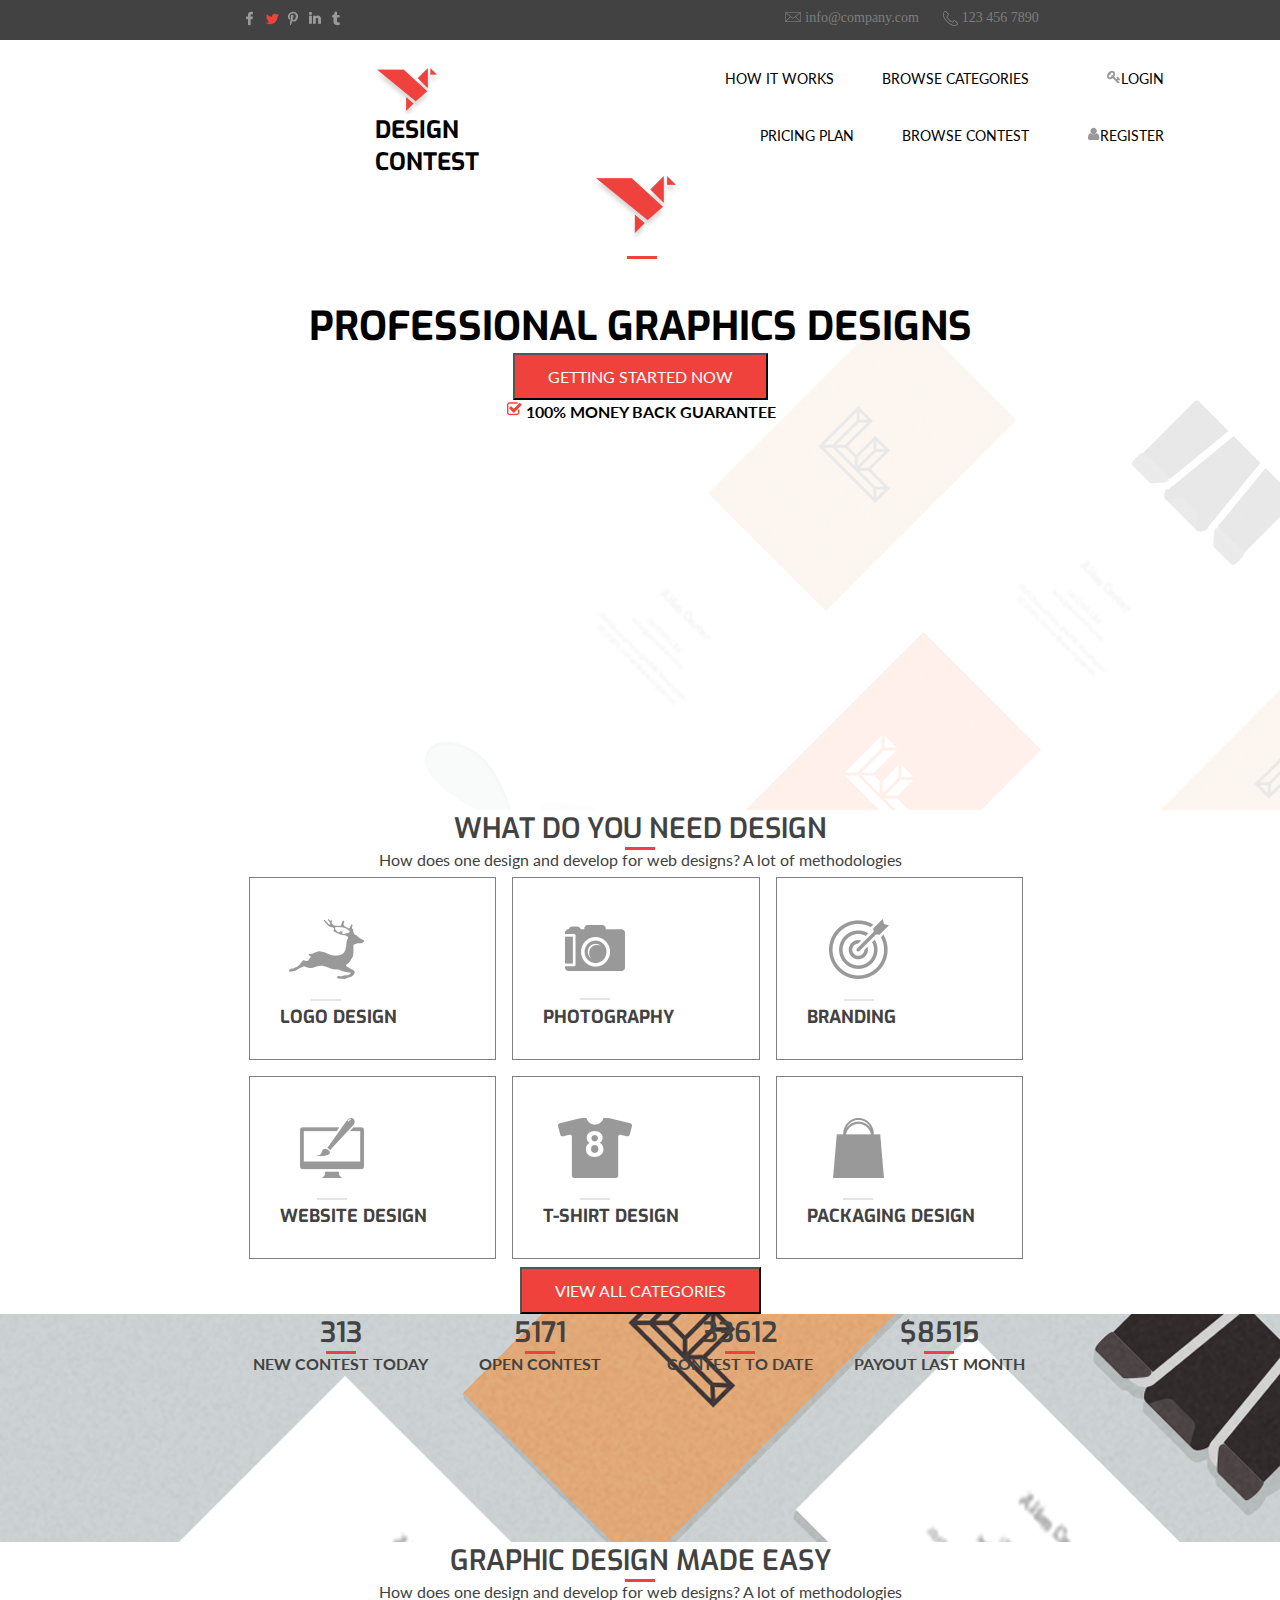
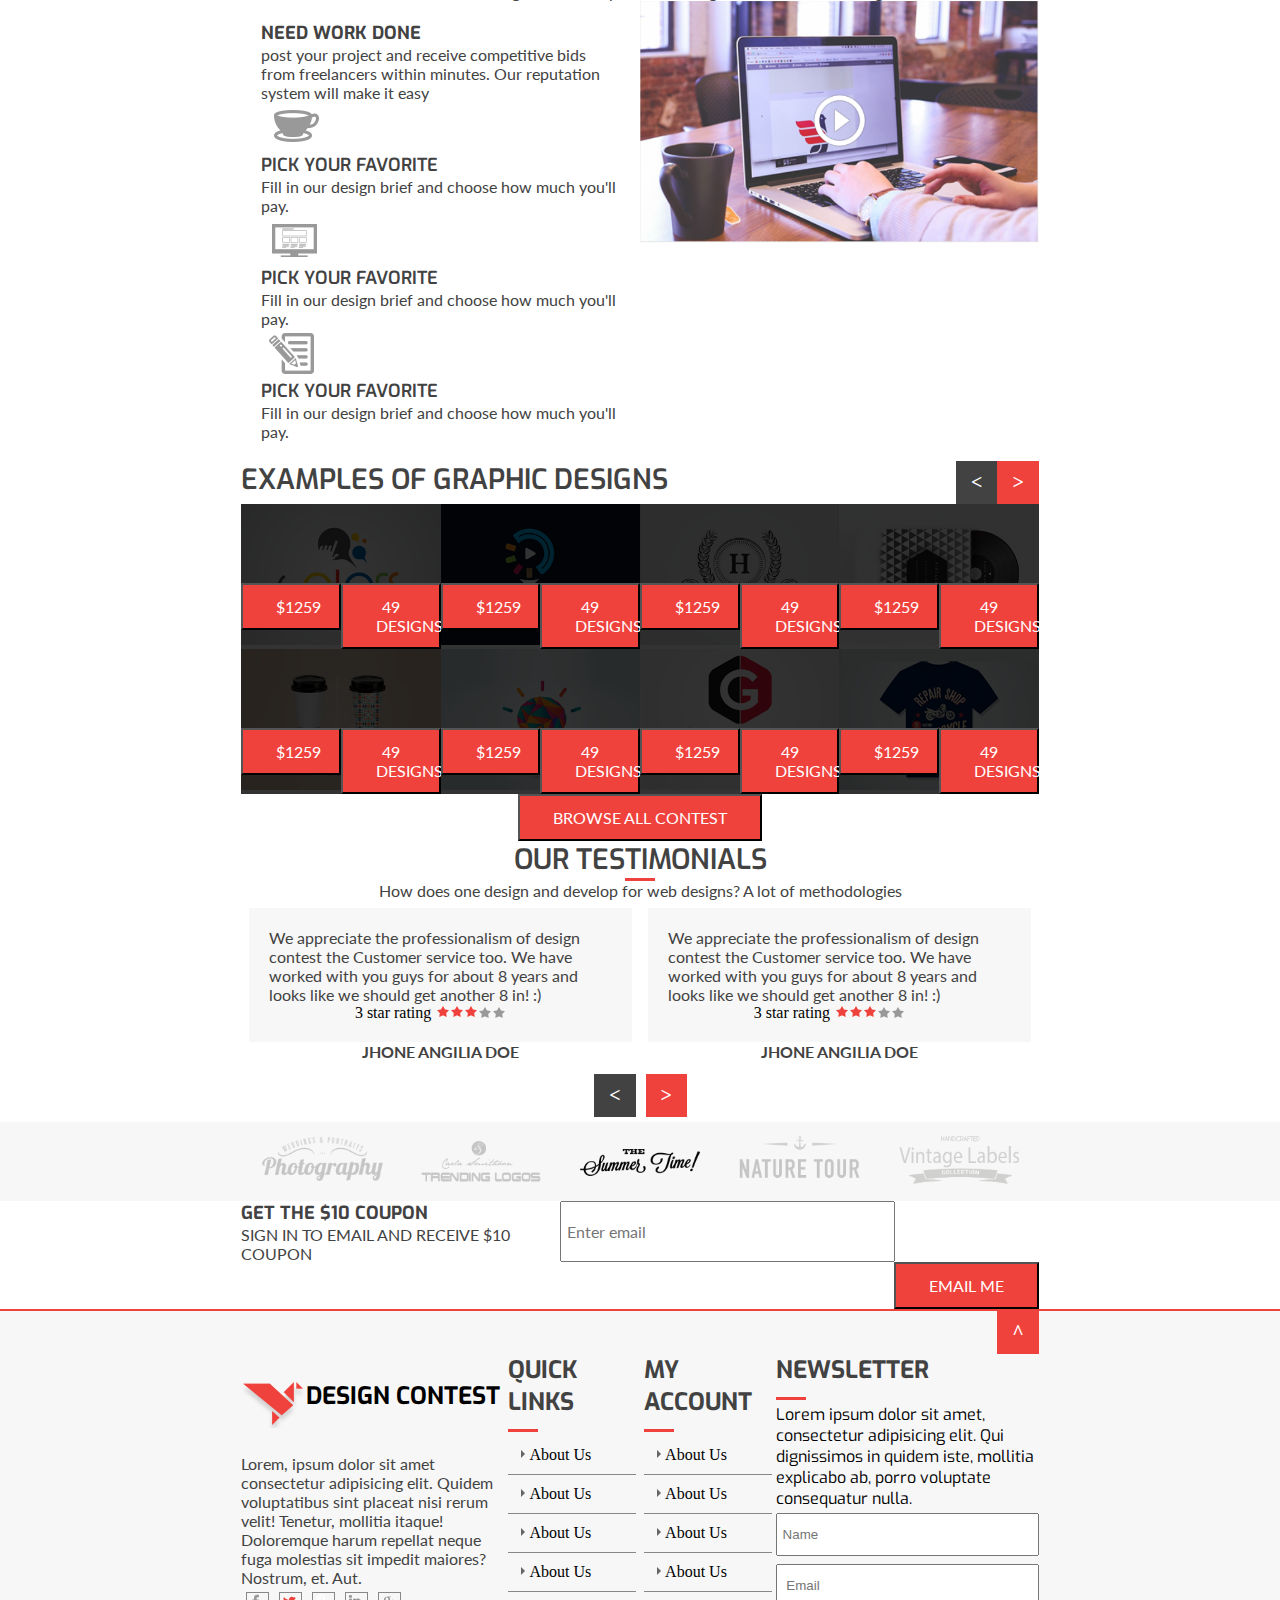
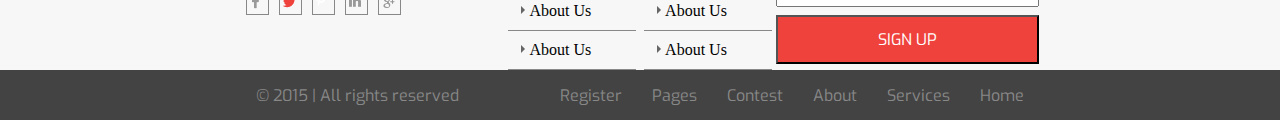
==== Final-Design-Assignment/index.html @ b3872e69 "Add Basic Structure" ====
<!doctype html>

<html lang="en">
<head>
  <meta charset="utf-8">

  <title>Graphic Contest</title>

  <meta name="viewport" content="width=device-width, initial-scale=1.0">

  <link href='http://fonts.googleapis.com/css?family=Lato' rel='stylesheet' type='text/css'>
  <link href='http://fonts.googleapis.com/css?family=Exo' rel='stylesheet' type='text/css'>

  <link rel="stylesheet" href="css/reset.css">
  <link rel="stylesheet" href="css/layout.css">
  <link rel="stylesheet" href="css/styles.css">

</head>

<body>
    <div class="upper-header">
        <div class="container clearfix">
            <div class="social-icons">
                <img src="assets/upper-header/facebook_icon.png" alt="social-media icon">
                <img src="assets/upper-header/twitter_icon.png" alt="social-media icon">
                <img src="assets/upper-header/pinterest_icon.png" alt="social-media icon">
                <img src="assets/upper-header/in_icon.png" alt="social-media icon">
                <img src="assets/upper-header/t_icon.png" alt="social-media icon"> 
            </div>
            <div class="upper-header-right clearfix">
                <div class="call clearfix">
                    <p>123 456 7890</p>
                    <div class="bg-icon"><img src="assets/upper-header/call_icon.png"></div>
                </div>
                <div class="mail clearfix">
                    <p>info@company.com</p>
                    <div class="bg-icon"><img src="assets/upper-header/mail_icon.png"></div>
                </div>
            </div>
        </div>
    </div>
    <header>
        <nav>
            <div class="container">
                <div class="logo clearfix">
                    <img src="assets/header/logo.png" alt="logo">
                    <p>DESIGN CONTEST</p>
                </div>

                <div class="nav-right clearfix">
                    <div class="nav-right-item clearfix">
                        <p>LOGIN</p>
                        <img src="assets/header/login_icon.png" alt="login icon">
                    </div>
                    <div class="nav-right-item clearfix">
                        <p>REGISTER</p>
                        <img src="assets/header/register_icon.png" alt="register icon">
                    </div>
                </div>
                <div class="menu clearfix">
                    <div class="menu-item browse-categories">BROWSE CATEGORIES</div>
                    <div class="menu-item">HOW IT WORKS</div>
                    <div class="menu-item">BROWSE CONTEST</div>
                    <div class="menu-item">PRICING PLAN</div>
                </div>
            </div>
        </nav>
        <div class="banner">
            <div class="container">
                <img class="banner-logo" src="assets/banner/banner_logo.png" alt="banner logo">
                <p class="banner-title">PROFESSIONAL GRAPHICS DESIGNS</p>
                <button class="btn btn-getting-started">GETTING STARTED NOW</button>
                <div class="money-back">
                    <img src="assets/banner/checkbox_icon.png">
                    <span>100% MONEY BACK GUARANTEE</span>
                </div>
            </div>
        </div>
    </header>
    <div class="content">
            <div class="first-section">
                <div class="container">
                    <div class="section-title">
                        <p class="exo-demibold-28">WHAT DO YOU NEED DESIGN</p>
                        <img src="assets/footer/red_divider.png" alt="">
                        <p class="lato-reg-16">How does one design and develop for web designs? A lot of methodologies</p>
                    </div>
                    <ul class="gallery clearfix">
                        <li>
                            <img src="assets/content/deer_logo.png" alt="deer logo">
                            <p class="exo-bold-18">LOGO DESIGN</p>
                        </li>
                        <li>
                            <img src="assets/content/photography _logo.png" alt="photography logo">
                            <p class="exo-bold-18">PHOTOGRAPHY</p>
                        </li>
                        <li>
                            <img src="assets/content/branding_logo.png" alt="branding logo">
                            <p class="exo-bold-18">BRANDING</p>
                        </li>
                        <li>
                            <img src="assets/content/website_design_logo.png" alt="website design logo">
                            <p class="exo-bold-18">WEBSITE DESIGN</p>
                        </li>
                        <li>
                            <img src="assets/content/t_shirt_logo.png" alt="t-shirt logo">
                            <p class="exo-bold-18">T-SHIRT DESIGN</p>
                        </li>
                        <li>
                            <img src="assets/content/package_logo.png" alt="package logo">
                            <p class="exo-bold-18">PACKAGING DESIGN</p>
                        </li>
                    </ul>
                    <button class="btn">VIEW ALL CATEGORIES</button>
                </div>
            </div>
            
            <div class="second-section">
                <ul class="container clearfix">
                    <li class="center-item">
                        <p class="exo-demibold-28">313</p>
                        <img src="assets/footer/red_divider.png" alt="divider">
                        <p class="lato-bold-16">NEW CONTEST TODAY</p>
                    </li>
                    <li class="center-item">
                        <p class="exo-demibold-28">5171</p>
                        <img src="assets/footer/red_divider.png" alt="divider">
                        <p class="lato-bold-16">OPEN CONTEST</p>
                    </li>
                    <li class="center-item">
                        <p class="exo-demibold-28">33612</p>
                        <img src="assets/footer/red_divider.png" alt="divider">
                        <p class="lato-bold-16">CONTEST TO DATE</p>
                    </li>
                    <li class="center-item">
                        <p class="exo-demibold-28">$8515</p>
                        <img src="assets/footer/red_divider.png" alt="divider">
                        <p class="lato-bold-16">PAYOUT LAST MONTH</p>
                    </li>
                </ul>
            </div>

            <div class="third-section">
                <div class="container">
                    <div class="section-title">
                        <p class="exo-demibold-28">GRAPHIC DESIGN MADE EASY</p>
                        <img src="assets/footer/red_divider.png" alt="">
                        <p class="lato-reg-16">How does one design and develop for web designs? A lot of methodologies</p>
                    </div>
                    <div class="third-section-content clearfix">
                        <div class="third-section-content-left">
                            <p class="exo-bold-18">NEED WORK DONE</p>

                            <p class="lato-reg-16">post your project and receive competitive bids from freelancers within minutes. Our reputation system will make it easy</p>
                            <ul>
                                <li class="clearfix">
                                    <img src="assets/content/cup_icon.png" alt="cup icon">
                                    <div>
                                        <p class="exo-demibold-18">PICK YOUR FAVORITE</p>
                                        <p class="lato-reg-16">Fill in our design brief and choose how much you'll pay.</p>
                                    </div>
                                </li>
                                <li class="clearfix">
                                    <img src="assets/content/computer_icon.png" alt="cup icon">
                                    <div>
                                        <p class="exo-demibold-18">PICK YOUR FAVORITE</p>
                                        <p class="lato-reg-16">Fill in our design brief and choose how much you'll pay.</p>
                                    </div>
                                </li>
                                <li class="clearfix">
                                    <img src="assets/content/note_icon.png" alt="cup icon">
                                    <div>
                                        <p class="exo-demibold-18">PICK YOUR FAVORITE</p>
                                        <p class="lato-reg-16">Fill in our design brief and choose how much you'll pay.</p>
                                    </div>
                                </li>

                            </ul>
                        </div>
                        <div class="third-section-img">
                            <img src="assets/content/graphics_design.PNG" alt="graphics design image">
                        </div>
                    </div>
                </div>
            </div>

            <div class="fourth-section">
                <div class="container">
                    <div class="fourth-section-title clearfix">
                        <p class="exo-demibold-28">EXAMPLES OF GRAPHIC DESIGNS</p>
                        <p class="right-button">&gt;</p>
                        <p class="left-button">&lt;</p>
                    </div>
                    <ul class="example-gallery clearfix">
                        <li>
                            <img src="assets/content/graphic_design_example_1.png" alt="example design 1">
                            <div class="overlay">
                            </div>
                            <div class="overlay-btn-wrapper clearfix">
                                <button class="btn overlay-btn">$1259</button>
                                <button class="btn overlay-btn">49 DESIGNS</button>
                            </div>
                        </li>
                        <li>
                            <img src="assets/content/graphic_design_example_2.png" alt="example design 2">
                            <div class="overlay">
                            </div>
                            <div class="overlay-btn-wrapper clearfix">
                                <button class="btn overlay-btn">$1259</button>
                                <button class="btn overlay-btn">49 DESIGNS</button>
                            </div>
                        </li>
                        <li>
                            <img src="assets/content/graphic_design_example_3.png" alt="example design 3">
                            <div class="overlay">
                            </div>
                            <div class="overlay-btn-wrapper clearfix">
                                <button class="btn overlay-btn">$1259</button>
                                <button class="btn overlay-btn">49 DESIGNS</button>
                            </div>
                        </li>
                        <li>
                            <img src="assets/content/graphic_design_example_4.png" alt="example design 4">
                            <div class="overlay">
                            </div>
                            <div class="overlay-btn-wrapper clearfix">
                                <button class="btn overlay-btn">$1259</button>
                                <button class="btn overlay-btn">49 DESIGNS</button>
                            </div>
                        </li>
                        <li>
                            <img src="assets/content/graphic_design_example_5.png" alt="example design 5">
                            <div class="overlay">
                            </div>
                            <div class="overlay-btn-wrapper clearfix">
                                <button class="btn overlay-btn">$1259</button>
                                <button class="btn overlay-btn">49 DESIGNS</button>
                            </div>
                        </li>
                        <li>
                            <img src="assets/content/graphic_design_example_6.png" alt="example design 6">
                            <div class="overlay">
                            </div>
                            <div class="overlay-btn-wrapper clearfix">
                                <button class="btn overlay-btn">$1259</button>
                                <button class="btn overlay-btn">49 DESIGNS</button>
                            </div>
                        </li>
                        <li>
                            <img src="assets/content/graphic_design_example_7.png" alt="example design 7">
                            <div class="overlay">
                            </div>
                            <div class="overlay-btn-wrapper clearfix">
                                <button class="btn overlay-btn">$1259</button>
                                <button class="btn overlay-btn">49 DESIGNS</button>
                            </div>
                        </li>
                        <li>
                            <img src="assets/content/graphic_design_example_8.png" alt="example design 8">
                            <div class="overlay">
                            </div>
                            <div class="overlay-btn-wrapper clearfix">
                                <button class="btn overlay-btn">$1259</button>
                                <button class="btn overlay-btn">49 DESIGNS</button>
                            </div>
                        </li>
                    </ul>
                    <button class="btn">BROWSE ALL CONTEST</button>
                </div>
            </div>

            <div class="fifth-section">
                <div class="container">
                    <div class="section-title">
                        <p class="exo-demibold-28">OUR TESTIMONIALS</p>
                        <img src="assets/footer/red_divider.png">
                        <p class="lato-reg-16">How does one design and develop for web designs? A lot of methodologies</p>
                    </div>
                    <ul class="testimonials clearfix">
                        <li class="testimonial-item">
                            <div>
                                <p class="lato-reg-16">We appreciate the professionalism of design contest the Customer service too. We have worked with you guys for about 8 years and looks like we should get another 8 in! :)</p>
                                <div>
                                    <div class="rating clearfix">
                                        <p>3 star rating</p>
                                        <div class="rating-star clearfix">
                                            <img src="assets/content/red_star_icon.png">
                                            <img src="assets/content/red_star_icon.png">
                                            <img src="assets/content/red_star_icon.png">
                                            <img src="assets/content/grey_star_icon.png">
                                            <img src="assets/content/grey_star_icon.png">
                                        </div>
                                    </div>
                                </div>
                            </div>
                            <p class="testimonial-by lato-bold-16">JHONE ANGILIA DOE</p>
                        </li>
                        <li class="testimonial-item">
                            <div>
                                <p class="lato-reg-16">We appreciate the professionalism of design contest the Customer service too. We have worked with you guys for about 8 years and looks like we should get another 8 in! :)</p>
                                <div>
                                    <div class="rating clearfix">
                                        <p>3 star rating</p>
                                        <div class="rating-star clearfix">
                                            <img src="assets/content/red_star_icon.png">
                                            <img src="assets/content/red_star_icon.png">
                                            <img src="assets/content/red_star_icon.png">
                                            <img src="assets/content/grey_star_icon.png">
                                            <img src="assets/content/grey_star_icon.png">
                                        </div>
                                    </div>
                                </div>
                            </div>
                            <p class="testimonial-by lato-bold-16">JHONE ANGILIA DOE</p>
                        </li>
                    </ul>
                    <div>
                        <div class="btn-wrapper clearfix">
                            <p class="right-button">&gt;</p>
                            <p class="left-button">&lt;</p>
                        </div>
                    </div>
                </div>
            </div>
            <div class="sixth-section">
                <div class="container">
                    <ul class="clearfix">
                        <li>
                            <img src="assets/content/photography_logo_2.png" alt="photography logo">
                        </li>
                        <li>
                            <img src="assets/content/trending_logo.png" alt="photography logo">
                        </li>
                        <li>
                            <img src="assets/content/summer_time_logo.png" alt="photography logo">
                        </li>
                        <li>
                            <img src="assets/content/nature_tour_logo.png" alt="photography logo">
                        </li>
                        <li>
                            <img src="assets/content/vintage_labels.png" alt="photography logo">
                        </li>

                    </ul>
                </div>
            </div>
            <div class="seventh-section">
                <div class="container clearfix">
                    <div class="coupon-section">
                        <p class="exo-bold-18">GET THE $10 COUPON</p>
                        <p class="lato-reg-16">SIGN IN TO EMAIL AND RECEIVE $10 COUPON</p>
                    </div>
                    <form class="email-section">
                        <input class="lato-reg-16" type="text" placeholder="Enter email">
                        <button class="btn-email-me">EMAIL ME</button>
                    </form>
                </div>
            </div>

            <footer>
                <div class="top-section">
                    <div class="container">
                        <div class="clearfix"><span class="btn-up">^</span></div>
                        <div class="clearfix">
                            <div class="about-us">
                                <div class="logo clearfix">
                                    <img src="assets/header/logo.png" alt="logo">
                                    <p>DESIGN CONTEST</p>
                                </div>
                                <p class="lato-reg-16">
                                    Lorem, ipsum dolor sit amet consectetur adipisicing elit. Quidem voluptatibus sint placeat nisi rerum velit! Tenetur, mollitia itaque! Doloremque harum repellat neque fuga molestias sit impedit maiores? Nostrum, et. Aut.
                                </p>
                                <div class="footer-social-icons clearfix">
                                    <div class="footer-social-icon-item"><img src="assets/upper-header/facebook_icon.png"></div>
                                    <div class="footer-social-icon-item"><img src="assets/upper-header/twitter_icon.png"></div>
                                    <div class="footer-social-icon-item"><img src="assets/footer/p_interest_white_icon.png"></div>
                                    <div class="footer-social-icon-item"><img src="assets/upper-header/in_icon.png"></div>
                                    <div class="footer-social-icon-item"><img src="assets/footer/g_plus_icon.png"></div>

                                </div>
                            </div>
                            <div class="quick-links">
                                <p class="exo-bold-24">QUICK LINKS</p>
                                <img src="assets/footer/red_divider.png" alt="divider">
                                <ul>
                                    <li>
                                        <img src="assets/footer/right_arrow_grey_icon.png" alt="right icon">
                                        <span>About Us</span>
                                    </li>
                                    <li>
                                        <img src="assets/footer/right_arrow_grey_icon.png" alt="right icon">
                                        <span>About Us</span>
                                    </li>
                                    <li>
                                        <img src="assets/footer/right_arrow_grey_icon.png" alt="right icon">
                                        <span>About Us</span>
                                    </li>
                                    <li>
                                        <img src="assets/footer/right_arrow_grey_icon.png" alt="right icon">
                                        <span>About Us</span>
                                    </li>
                                    <li>
                                        <img src="assets/footer/right_arrow_grey_icon.png" alt="right icon">
                                        <span>About Us</span>
                                    </li>
                                    <li>
                                        <img src="assets/footer/right_arrow_grey_icon.png" alt="right icon">
                                        <span>About Us</span>
                                    </li>
                                </ul>
                            </div>
                            <div class="my-account">
                                <p class="exo-bold-24">MY ACCOUNT</p>
                                <img src="assets/footer/red_divider.png" alt="divider">
                                <ul>
                                    <li>
                                        <img src="assets/footer/right_arrow_grey_icon.png" alt="right icon">
                                        <span>About Us</span>
                                    </li>
                                    <li>
                                        <img src="assets/footer/right_arrow_grey_icon.png" alt="right icon">
                                        <span>About Us</span>
                                    </li>
                                    <li>
                                        <img src="assets/footer/right_arrow_grey_icon.png" alt="right icon">
                                        <span>About Us</span>
                                    </li>
                                    <li>
                                        <img src="assets/footer/right_arrow_grey_icon.png" alt="right icon">
                                        <span>About Us</span>
                                    </li>
                                    <li>
                                        <img src="assets/footer/right_arrow_grey_icon.png" alt="right icon">
                                        <span>About Us</span>
                                    </li>
                                    <li>
                                        <img src="assets/footer/right_arrow_grey_icon.png" alt="right icon">
                                        <span>About Us</span>
                                    </li>
                                </ul>
                            </div>
                            <div class="newsletter">
                                <p class="exo-bold-24">NEWSLETTER</p>
                                <img src="assets/footer/red_divider.png" alt="divider">
                                <p class="exo-reg-16">Lorem ipsum dolor sit amet, consectetur adipisicing elit. Qui dignissimos in quidem iste, mollitia explicabo ab, porro voluptate consequatur nulla.</p>
                                <form>
                                    <input type="text" placeholder="Name">
                                    <input type="email" placeholder=" Email">
                                    <button type="submit" class="newsletter-btn">SIGN UP</button>
                                </form>
                 
                            </div>
                        </div>
                    </div>
                </div>
                <div class="copyright-section">
                    <div class="container exo-reg-16 clearfix">
                        <p>&copy 2015 | All rights reserved</p>
                        <ul class="clearfix">
                            <li>Home</li>
                            <li>Services</li>
                            <li>About</li>
                            <li>Contest</li>
                            <li>Pages</li>
                            <li>Register</li>
                        </ul>
                    </div>
                </div>
            </footer>
    </div>
</body>
</html>
---- Final-Design-Assignment/css/layout.css ----
/* commonly used class for column creation*/
.clearfix::after{
    display: table;
    content: "";
    clear: both;
}

.table-buffer{
    display: table;
    width: 100%;
}

/* upper-header styling */
.social-icons{
    float: left;
    padding: 10px 0px;
}

.upper-header-right{
    float: right;
    height: 100%;
    padding: 10px 0px;
    width: 60%;
}

.container{
    width: 67%;
    height: 100%;
    margin: 0 auto;
    padding: 0px 30px;
}

.call{
    width: 120px;
    float: right;
}

.mail{
    width: 163px;
    float: right;
}

.bg-icon{
    width: 20px;
    height: 17px;
    background-repeat: no-repeat;
    background-position: center;
    float: right;
}

.call p, .mail p{
    float: right;
}

/* header styling */

.logo{
    float: left;
    width: 21%;
}

.logo img{
    max-width: 100%;
}

.menu{
    float: right;
    width: 64%;
}

.nav-right{
    width: 15%;;
    float: right;
}

.logo>*, nav>*{
    float: left;
}

.menu-item{
    float: right;
}

.nav-right-item{
    float: right;
    padding: 20px 0px;
}

.nav-right-item>*{
    float: right;
}

.banner{
    height: 640px;

}
.banner-logo{
    display: block;
    margin: 30px auto;

}

.banner-title{
    text-align: center;
}

.btn-getting-started{
    display: block;
    margin: 30px auto;
}

.money-back{
    text-align: center;
}



@media screen and (min-width:){
    
}
---- Final-Design-Assignment/css/styles.css ----
.upper-header{
    background-color: #424242;
    color: #7e7e7e;
    height: 40px;
    font-size: 14px;
}

/* header styling */
.header{
    width: 100%;
    background-image: url(../assets/banner/background_image.png);
}

nav{
    width: 100%;
    height: 100px;
}

.logo{
    font-size: 24px;
    font-family: 'Exo';
    font-weight: bold;
    padding: 26px 0px;
}

.menu, .nav-right{
    font-size: 14px;
    font-family: 'Lato';
    padding: 10px 0px;
}

.menu-item{
    padding: 20px 24px;
}

.nav-right-item{
    padding: 20px 9px;
}

.banner-title{
    font-size: 40px;
    font-family: 'Exo';
    font-weight: bold;
}

.banner{
    font-size: 16px;
    font-family: 'Lato';
    font-weight: bold;
    background-image: url(../assets/banner/background_image.png);
}

.btn{
    background-color: #f0423c;
    padding: 12px 33px;
    display: block;
    margin: 0 auto;
    color: white;
    font-size: 16px;
    font-family: 'lato';
}

.section-title>p{
    text-align: center;
}

.section-title>img{
    display: block;
    margin: 0 auto;
}

/* fonts used */
.exo-bold-24{
    font-size: 24px;
    font-family: 'Exo';
    font-weight: bold;
    color: #424242;
}

.exo-demibold-28{
    font-size: 28px;
    font-family: 'Exo';
    font-weight: 600;
    color: #424242;

}

.lato-reg-16{
    font-size: 16px;
    font-family: 'Lato';
    color: #424242;

}

.exo-reg-16{
    font-size: 16px;
    font-family: 'Exo';
}

.lato-bold-16{
    font-size: 16px;
    font-family: 'Lato';
    font-weight: bold;
    color: #424242;

}

.exo-bold-18{
    font-family: 'Exo';
    font-weight: bold;
    font-size: 18px;
    color: #424242;

}

.exo-demibold-18{
    font-size: 18px;
    font-family: 'Exo';
    font-weight: 600;
    color: #424242;

}

.gallery li{
    width: 31%;
    padding: 30px;
    float: left;
    border: 1px solid grey;
    margin: 1%;
}

.center-item>p{
    text-align: center;
}

.center-item>img{
    display: block;
    margin: 0 auto;
}

.second-section li{
    float: left;
    width: 25%;
}

.second-section{
    height: 228px;
    position: relative;
    color: white;
    background-image: url(../assets/content/background_image.png);
}

ul{
    list-style: none;
}

.third-section-content-left{
    padding: 20px;
}

.third-section li>*{
    float: left;
}

.third-section-img{
    height: 100%;
}

.third-section-img img{
    max-width: 100%;
    display: block;
    margin: 0 auto;
}

.third-section-content>*{
    float: left;
    width: 50%;
}

.fourth-section-title .exo-demibold-28{
    float: left;
}

.overlay{
   position: absolute; 
   top: 0; 
   left: 0; 
   height: 100%; 
   width: 100%; 
   background-color: black; 
   opacity: 0.8;
}

.overlay-btn{
    float: left;
    width: 50%;
    color: white;
}

.overlay-btn-wrapper{
    position: absolute; 
    bottom: 0px;
    width: 100%;
}

.example-gallery li{
    position: relative;
    width: 25%;
    float: left;
}

.example-gallery img{
    max-width: 100%;
    width: 100%;
    height: 100%;
}

.right-button{
    float: right;
    color: white;
    background-color: #f0423c;
    padding: 10px 15px;
    font-size: 20px;
    font-weight: bold;

}

.left-button{
    float: right;
    color: white;
    background-color: #424242;
    padding: 10px 15px;
    font-size: 20px;
    font-weight: bold;

}

.testimonial-item{
    width: 48%;
    float: left;
    margin: 1%;
}

.testimonial-item>div{
    background-color: #f7f7f7;
    padding: 20px;
}

.rating{
    width: 50%;
    margin: 0 auto;
}

.rating>*{
    float: left;
}
.rating-star{
    margin-left: 5px;
}

.rating-star img{
    float: left;
}

.testimonial-by{
    text-align: center;
}

.btn-wrapper{
    width: 104px;
    margin: 0 auto;
}

.btn-wrapper p{
    margin: 5px;
}

.sixth-section{
    background-color: #f7f7f7;
}

.sixth-section li{
    float: left;
    width: 20%;
}

.sixth-section img{
    width: 100%;
    max-width: 100%;
}

.coupon-section{
    float: left;
    width: 40%;
}

.email-section{
    float: left;
    width: 60%;
}

.email-section input{
    padding: 19px 5px;
    float: left;
    width: 70%;
}

.btn-email-me{
    background-color: #f0423c;
    padding: 12px 33px;
    font-size: 16px;
    font-family: 'lato';
    color: white;
    float: right;
}

.copyright-section{
    height: 50px;
    background-color: #434343;
    color: #888888;
}

.copyright-section li{
    float: right;
    padding: 15px;
}

.copyright-section p{
    float: left;
    padding: 15px;
}

footer .top-section{
    border-top: 2px solid #f0423c;
    background-color: #f7f7f7;
}

.about-us{
    width: 33%;
    float: left;
}
.quick-links{
    width: 16%;
    float: left;
    margin: 0px 0.5%;
}

.my-account{
    width: 16%;
    float: left;
    margin: 0px 0.5%;
}

.newsletter{
    width: 33%;
    float: right;
}

.footer-social-icon-item{
    width: 23px;
    height: 23px;
    float: left;
    border: 1px solid #888888;
    margin: 5px;
}

footer .logo{
    width: 100%;
}

.quick-links li, .my-account li{
    padding: 10px;
    border-bottom: 1px solid #888888;
}

.btn-up{
    color: white;
    background-color: #f0423c;
    padding: 10px 15px;
    font-size: 20px;
    font-weight: bold;
    float: right;
}

.newsletter input{
    padding: 12px 5px;
    width: 100%;
    margin: 4px 0px;
}

.newsletter-btn{
    width: 100%;
    padding: 12px 0px;
    color: white;
    font-size: 16px;
    font-family: 'Exo';
    background-color: #f0423c;
    margin: 4px 0px;
}
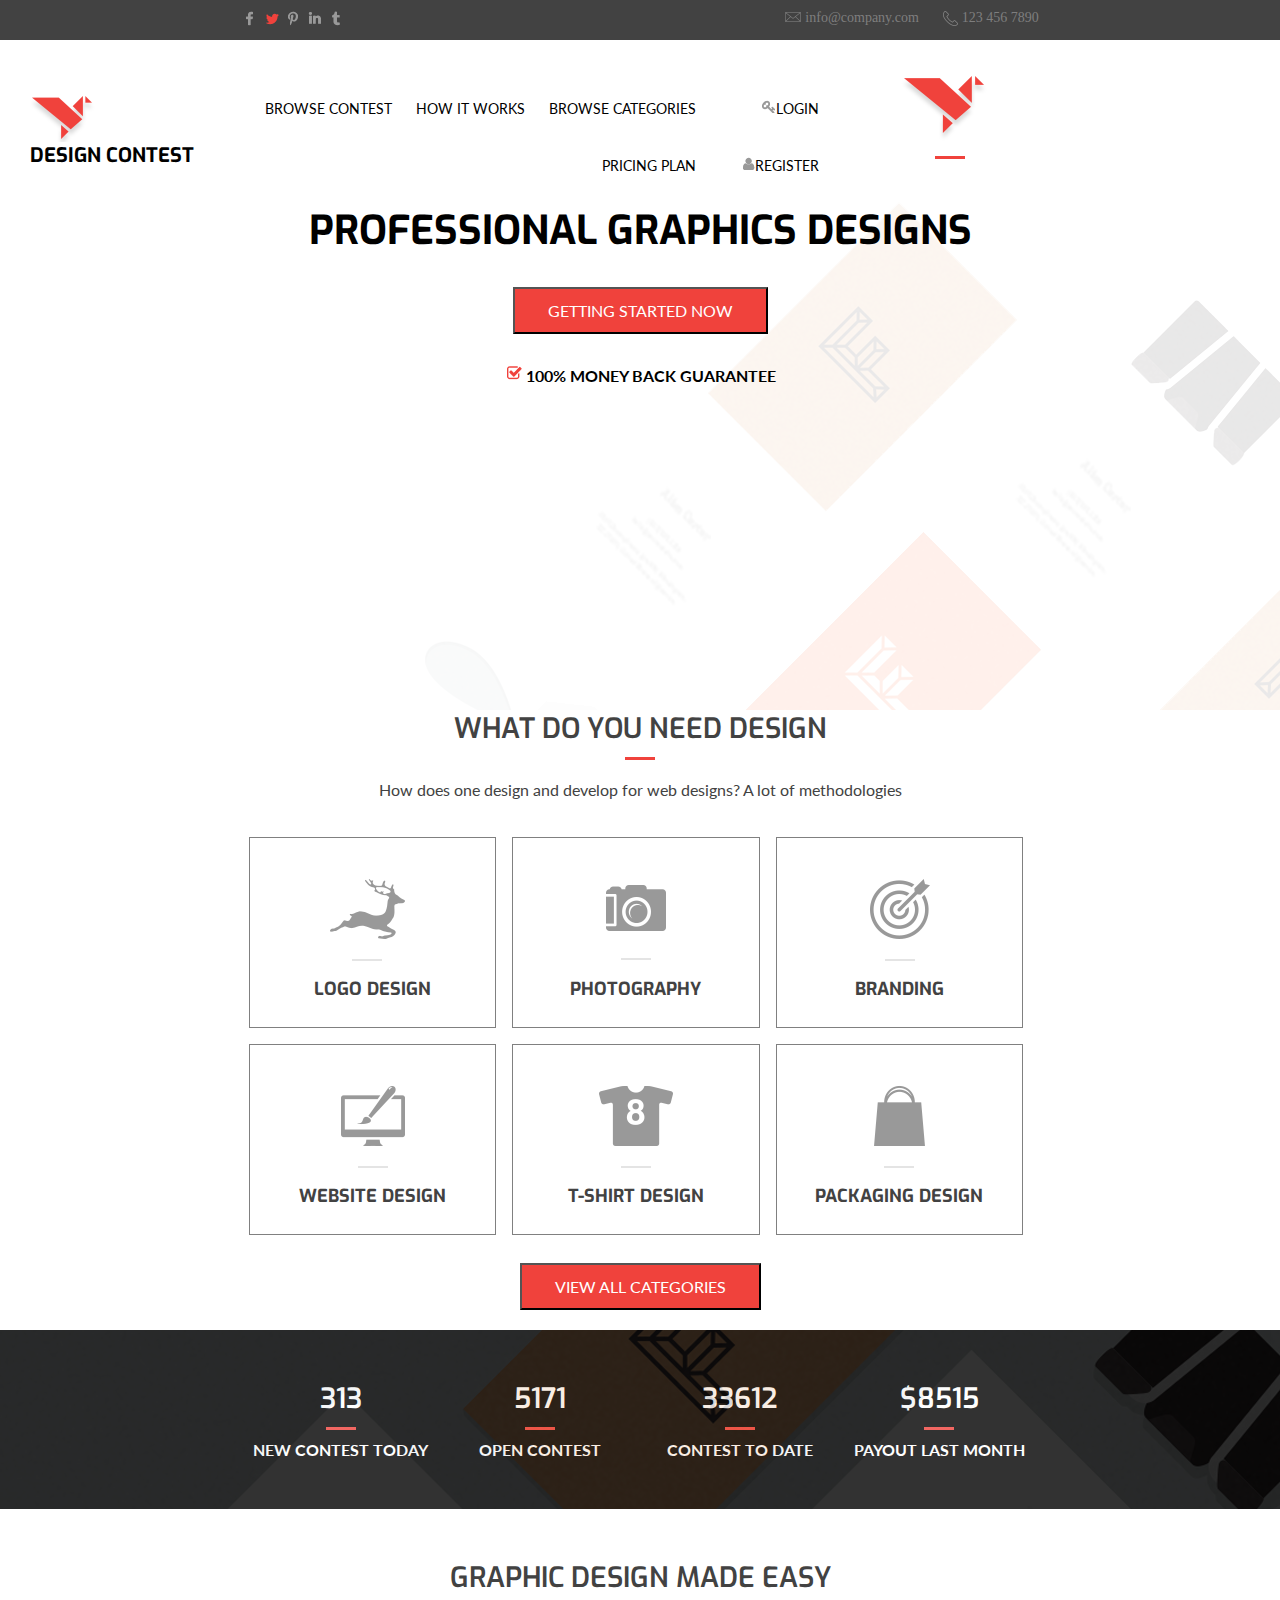
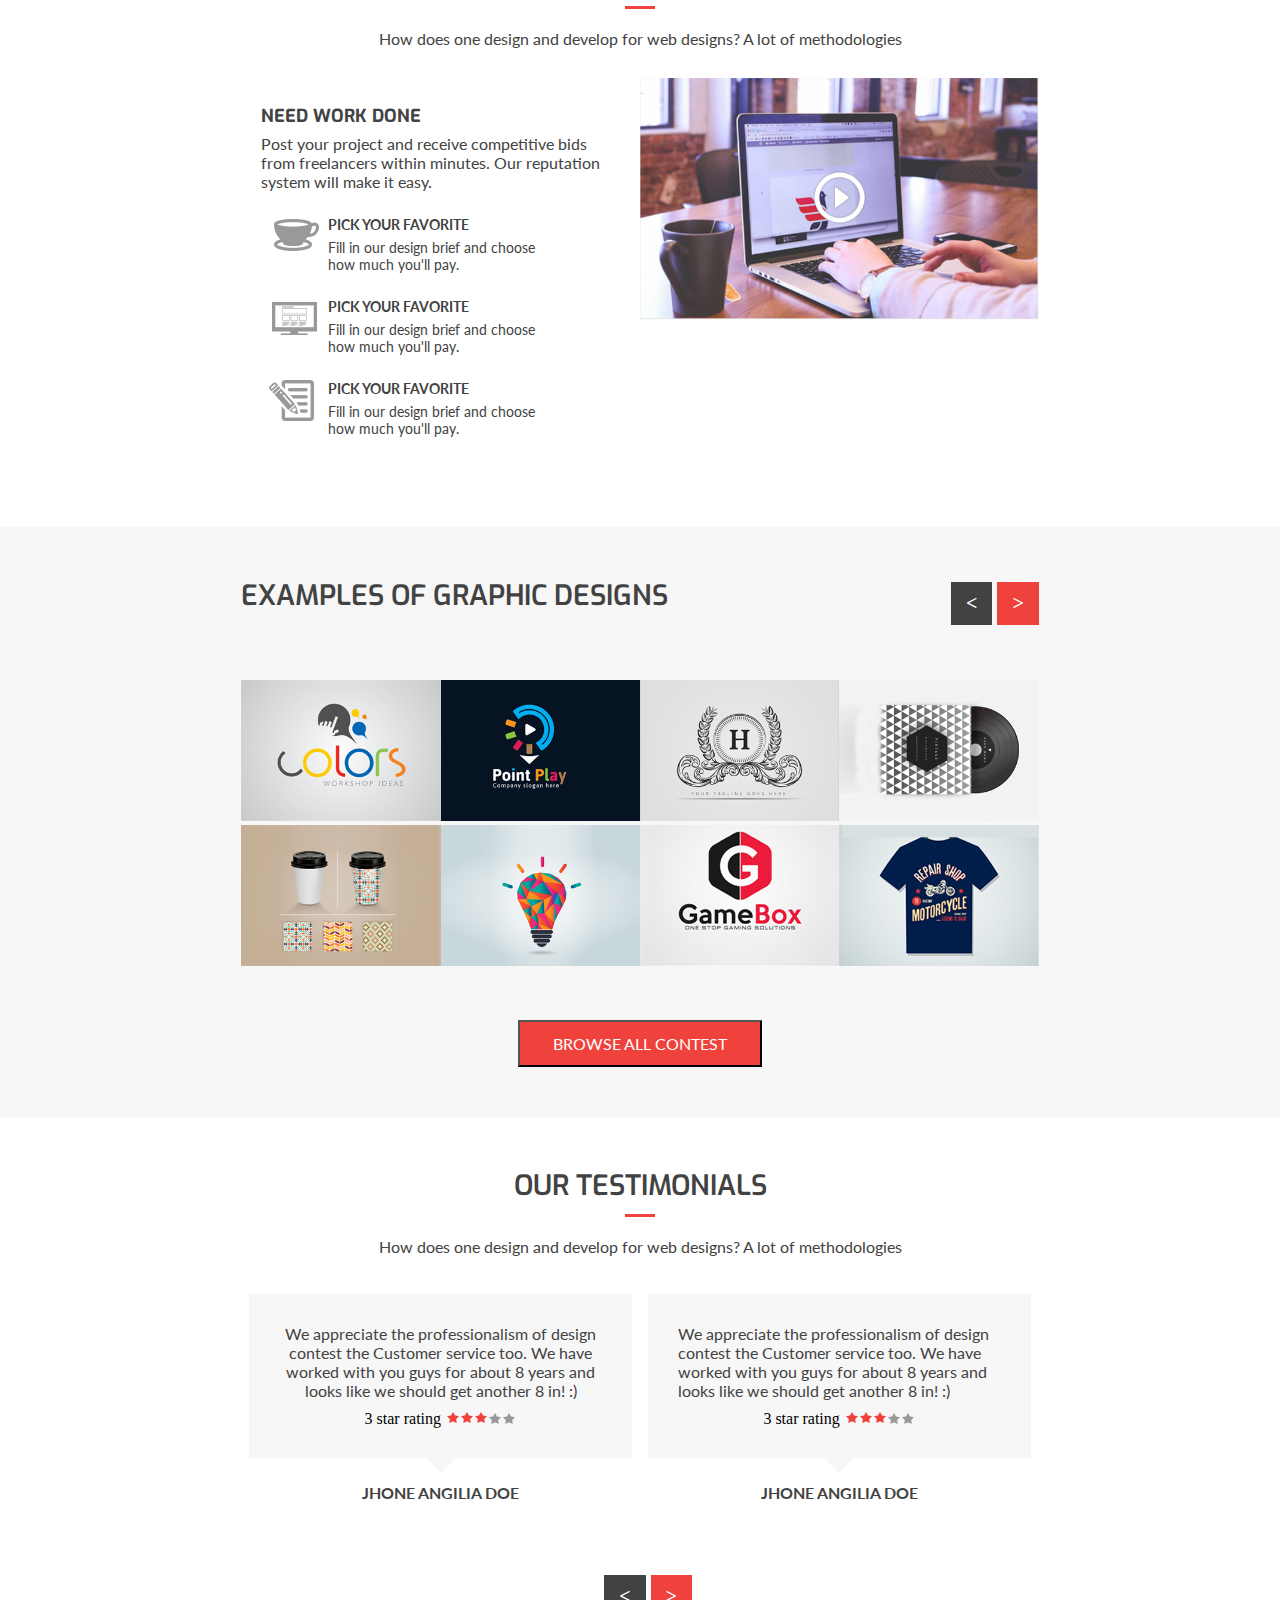
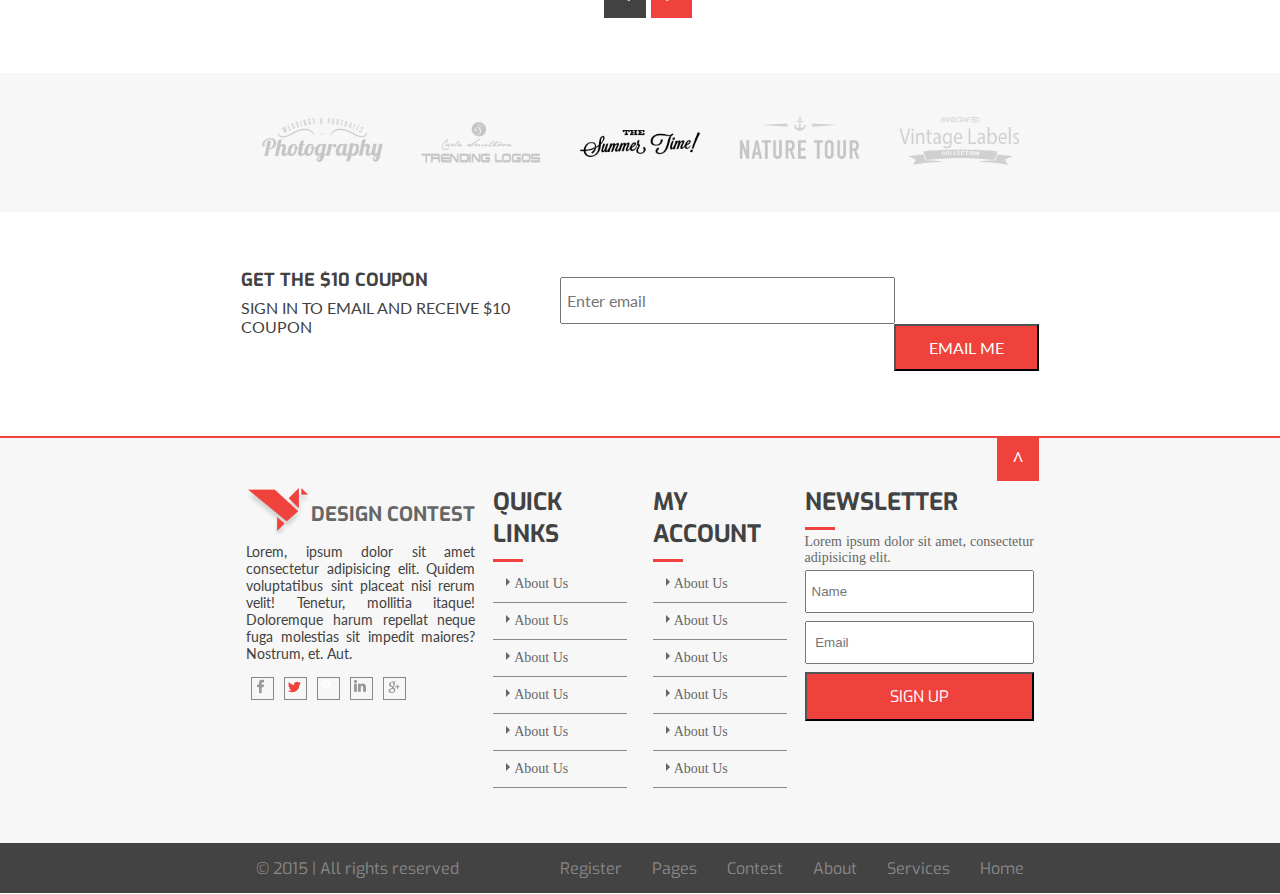
==== commit 54e17152: "Change font-family" ====
--- a/Final-Design-Assignment/index.html
+++ b/Final-Design-Assignment/index.html
@@ -8,8 +8,9 @@
 
   <meta name="viewport" content="width=device-width, initial-scale=1.0">
 
-  <link href='http://fonts.googleapis.com/css?family=Lato' rel='stylesheet' type='text/css'>
-  <link href='http://fonts.googleapis.com/css?family=Exo' rel='stylesheet' type='text/css'>
+  <link rel="preconnect" href="https://fonts.gstatic.com">
+  <link href='http://fonts.googleapis.com/css?family=Lato&display=swap' rel='stylesheet' type='text/css'>
+  <link href='http://fonts.googleapis.com/css?family=Exo&display=swap' rel='stylesheet' type='text/css'>
 
   <link rel="stylesheet" href="css/reset.css">
   <link rel="stylesheet" href="css/layout.css">
@@ -41,10 +42,10 @@
     </div>
     <header>
         <nav>
-            <div class="container">
+            <div class="container clearfix">
                 <div class="logo clearfix">
                     <img src="assets/header/logo.png" alt="logo">
-                    <p>DESIGN CONTEST</p>
+                    <span>DESIGN CONTEST</span>
                 </div>
 
                 <div class="nav-right clearfix">
@@ -83,61 +84,63 @@
                     <div class="section-title">
                         <p class="exo-demibold-28">WHAT DO YOU NEED DESIGN</p>
                         <img src="assets/footer/red_divider.png" alt="">
-                        <p class="lato-reg-16">How does one design and develop for web designs? A lot of methodologies</p>
+                        <p class="sub-title lato-reg-16">How does one design and develop for web designs? A lot of methodologies</p>
                     </div>
                     <ul class="gallery clearfix">
-                        <li>
+                        <li class="section-title">
                             <img src="assets/content/deer_logo.png" alt="deer logo">
                             <p class="exo-bold-18">LOGO DESIGN</p>
                         </li>
-                        <li>
+                        <li class="section-title">
                             <img src="assets/content/photography _logo.png" alt="photography logo">
                             <p class="exo-bold-18">PHOTOGRAPHY</p>
                         </li>
-                        <li>
+                        <li class="section-title">
                             <img src="assets/content/branding_logo.png" alt="branding logo">
                             <p class="exo-bold-18">BRANDING</p>
                         </li>
-                        <li>
+                        <li class="section-title">
                             <img src="assets/content/website_design_logo.png" alt="website design logo">
                             <p class="exo-bold-18">WEBSITE DESIGN</p>
                         </li>
-                        <li>
+                        <li class="section-title">
                             <img src="assets/content/t_shirt_logo.png" alt="t-shirt logo">
                             <p class="exo-bold-18">T-SHIRT DESIGN</p>
                         </li>
-                        <li>
+                        <li class="section-title">
                             <img src="assets/content/package_logo.png" alt="package logo">
                             <p class="exo-bold-18">PACKAGING DESIGN</p>
                         </li>
                     </ul>
-                    <button class="btn">VIEW ALL CATEGORIES</button>
+                    <button class="btn btn-view-category">VIEW ALL CATEGORIES</button>
                 </div>
             </div>
             
             <div class="second-section">
-                <ul class="container clearfix">
-                    <li class="center-item">
-                        <p class="exo-demibold-28">313</p>
-                        <img src="assets/footer/red_divider.png" alt="divider">
-                        <p class="lato-bold-16">NEW CONTEST TODAY</p>
-                    </li>
-                    <li class="center-item">
-                        <p class="exo-demibold-28">5171</p>
-                        <img src="assets/footer/red_divider.png" alt="divider">
-                        <p class="lato-bold-16">OPEN CONTEST</p>
-                    </li>
-                    <li class="center-item">
-                        <p class="exo-demibold-28">33612</p>
-                        <img src="assets/footer/red_divider.png" alt="divider">
-                        <p class="lato-bold-16">CONTEST TO DATE</p>
-                    </li>
-                    <li class="center-item">
-                        <p class="exo-demibold-28">$8515</p>
-                        <img src="assets/footer/red_divider.png" alt="divider">
-                        <p class="lato-bold-16">PAYOUT LAST MONTH</p>
-                    </li>
-                </ul>
+                <div class="second-section-overlay">
+                    <ul class="container clearfix">
+                        <li class="center-item">
+                            <p class="exo-demibold-28">313</p>
+                            <img src="assets/footer/red_divider.png" alt="divider">
+                            <p class="lato-bold-16">NEW CONTEST TODAY</p>
+                        </li>
+                        <li class="center-item">
+                            <p class="exo-demibold-28">5171</p>
+                            <img src="assets/footer/red_divider.png" alt="divider">
+                            <p class="lato-bold-16">OPEN CONTEST</p>
+                        </li>
+                        <li class="center-item">
+                            <p class="exo-demibold-28">33612</p>
+                            <img src="assets/footer/red_divider.png" alt="divider">
+                            <p class="lato-bold-16">CONTEST TO DATE</p>
+                        </li>
+                        <li class="center-item">
+                            <p class="exo-demibold-28">$8515</p>
+                            <img src="assets/footer/red_divider.png" alt="divider">
+                            <p class="lato-bold-16">PAYOUT LAST MONTH</p>
+                        </li>
+                    </ul>
+                </div>
             </div>
 
             <div class="third-section">
@@ -145,33 +148,33 @@
                     <div class="section-title">
                         <p class="exo-demibold-28">GRAPHIC DESIGN MADE EASY</p>
                         <img src="assets/footer/red_divider.png" alt="">
-                        <p class="lato-reg-16">How does one design and develop for web designs? A lot of methodologies</p>
+                        <p class="sub-title lato-reg-16">How does one design and develop for web designs? A lot of methodologies</p>
                     </div>
                     <div class="third-section-content clearfix">
                         <div class="third-section-content-left">
                             <p class="exo-bold-18">NEED WORK DONE</p>
 
-                            <p class="lato-reg-16">post your project and receive competitive bids from freelancers within minutes. Our reputation system will make it easy</p>
+                            <p class="lato-reg-16">Post your project and receive competitive bids from freelancers within minutes. Our reputation system will make it easy.</p>
                             <ul>
                                 <li class="clearfix">
                                     <img src="assets/content/cup_icon.png" alt="cup icon">
                                     <div>
-                                        <p class="exo-demibold-18">PICK YOUR FAVORITE</p>
-                                        <p class="lato-reg-16">Fill in our design brief and choose how much you'll pay.</p>
+                                        <p class="lato-bold-14">PICK YOUR FAVORITE</p>
+                                        <p class="lato-reg-14">Fill in our design brief and choose how much you'll pay.</p>
                                     </div>
                                 </li>
                                 <li class="clearfix">
                                     <img src="assets/content/computer_icon.png" alt="cup icon">
                                     <div>
-                                        <p class="exo-demibold-18">PICK YOUR FAVORITE</p>
-                                        <p class="lato-reg-16">Fill in our design brief and choose how much you'll pay.</p>
+                                        <p class="lato-bold-14">PICK YOUR FAVORITE</p>
+                                        <p class="lato-reg-14">Fill in our design brief and choose how much you'll pay.</p>
                                     </div>
                                 </li>
                                 <li class="clearfix">
                                     <img src="assets/content/note_icon.png" alt="cup icon">
                                     <div>
-                                        <p class="exo-demibold-18">PICK YOUR FAVORITE</p>
-                                        <p class="lato-reg-16">Fill in our design brief and choose how much you'll pay.</p>
+                                        <p class="lato-bold-14">PICK YOUR FAVORITE</p>
+                                        <p class="lato-reg-14">Fill in our design brief and choose how much you'll pay.</p>
                                     </div>
                                 </li>
 
@@ -265,7 +268,7 @@
                             </div>
                         </li>
                     </ul>
-                    <button class="btn">BROWSE ALL CONTEST</button>
+                    <button class="btn btn-browse-all-contest">BROWSE ALL CONTEST</button>
                 </div>
             </div>
 
@@ -274,11 +277,32 @@
                     <div class="section-title">
                         <p class="exo-demibold-28">OUR TESTIMONIALS</p>
                         <img src="assets/footer/red_divider.png">
-                        <p class="lato-reg-16">How does one design and develop for web designs? A lot of methodologies</p>
+                        <p class="sub-title lato-reg-16">How does one design and develop for web designs? A lot of methodologies</p>
                     </div>
                     <ul class="testimonials clearfix">
                         <li class="testimonial-item">
+                            <div class="bg-div">
+                                <p class="feedback lato-reg-16">We appreciate the professionalism of design contest the Customer service too. We have worked with you guys for about 8 years and looks like we should get another 8 in! :)</p>
+                                <div>
+                                    <div class="rating clearfix">
+                                        <p>3 star rating</p>
+                                        <div class="rating-star clearfix">
+                                            <img src="assets/content/red_star_icon.png">
+                                            <img src="assets/content/red_star_icon.png">
+                                            <img src="assets/content/red_star_icon.png">
+                                            <img src="assets/content/grey_star_icon.png">
+                                            <img src="assets/content/grey_star_icon.png">
+                                        </div>
+                                    </div>
+                                </div>
+                            </div>
                             <div>
+                                <img class="testimonial-icon" src="assets/content/testimonials_bg_bottom_icon.png">
+                            </div>
+                            <p class="testimonial-by lato-bold-16">JHONE ANGILIA DOE</p>
+                        </li>
+                        <li class="testimonial-item">
+                            <div class="bg-div">
                                 <p class="lato-reg-16">We appreciate the professionalism of design contest the Customer service too. We have worked with you guys for about 8 years and looks like we should get another 8 in! :)</p>
                                 <div>
                                     <div class="rating clearfix">
@@ -293,23 +317,8 @@
                                     </div>
                                 </div>
                             </div>
-                            <p class="testimonial-by lato-bold-16">JHONE ANGILIA DOE</p>
-                        </li>
-                        <li class="testimonial-item">
                             <div>
-                                <p class="lato-reg-16">We appreciate the professionalism of design contest the Customer service too. We have worked with you guys for about 8 years and looks like we should get another 8 in! :)</p>
-                                <div>
-                                    <div class="rating clearfix">
-                                        <p>3 star rating</p>
-                                        <div class="rating-star clearfix">
-                                            <img src="assets/content/red_star_icon.png">
-                                            <img src="assets/content/red_star_icon.png">
-                                            <img src="assets/content/red_star_icon.png">
-                                            <img src="assets/content/grey_star_icon.png">
-                                            <img src="assets/content/grey_star_icon.png">
-                                        </div>
-                                    </div>
-                                </div>
+                                <img class="testimonial-icon" src="assets/content/testimonials_bg_bottom_icon.png">
                             </div>
                             <p class="testimonial-by lato-bold-16">JHONE ANGILIA DOE</p>
                         </li>
@@ -367,7 +376,7 @@
                                     <img src="assets/header/logo.png" alt="logo">
                                     <p>DESIGN CONTEST</p>
                                 </div>
-                                <p class="lato-reg-16">
+                                <p class="about-us-content lato-reg-14">
                                     Lorem, ipsum dolor sit amet consectetur adipisicing elit. Quidem voluptatibus sint placeat nisi rerum velit! Tenetur, mollitia itaque! Doloremque harum repellat neque fuga molestias sit impedit maiores? Nostrum, et. Aut.
                                 </p>
                                 <div class="footer-social-icons clearfix">
@@ -442,7 +451,7 @@
                             <div class="newsletter">
                                 <p class="exo-bold-24">NEWSLETTER</p>
                                 <img src="assets/footer/red_divider.png" alt="divider">
-                                <p class="exo-reg-16">Lorem ipsum dolor sit amet, consectetur adipisicing elit. Qui dignissimos in quidem iste, mollitia explicabo ab, porro voluptate consequatur nulla.</p>
+                                <p class="newsletter-content exo-reg-14">Lorem ipsum dolor sit amet, consectetur adipisicing elit.</p>
                                 <form>
                                     <input type="text" placeholder="Name">
                                     <input type="email" placeholder=" Email">
--- a/Final-Design-Assignment/css/styles.css
+++ b/Final-Design-Assignment/css/styles.css
@@ -7,31 +7,29 @@
 }
 
 /* header styling */
-.header{
-    width: 100%;
+header{
     background-image: url(../assets/banner/background_image.png);
 }
 
-nav{
-    width: 100%;
-    height: 100px;
-}
-
 .logo{
-    font-size: 24px;
-    font-family: 'Exo';
-    font-weight: bold;
-    padding: 26px 0px;
+    font-size: 20px;
+    font-family: 'Exo', sans-serif;
+    font-weight: bold;
+    padding: 24px 0px;
+}
+
+.logo p{
+    padding: 15px 0px;
 }
 
 .menu, .nav-right{
     font-size: 14px;
-    font-family: 'Lato';
+    font-family: 'Lato', sans-serif;
     padding: 10px 0px;
 }
 
 .menu-item{
-    padding: 20px 24px;
+    padding: 20px 12px;
 }
 
 .nav-right-item{
@@ -40,25 +38,27 @@
 
 .banner-title{
     font-size: 40px;
-    font-family: 'Exo';
+    font-family: 'Exo', sans-serif;
     font-weight: bold;
 }
 
 .banner{
     font-size: 16px;
-    font-family: 'Lato';
-    font-weight: bold;
-    background-image: url(../assets/banner/background_image.png);
+    font-family: 'Lato', sans-serif;
+    font-weight: bold;
 }
 
 .btn{
     background-color: #f0423c;
     padding: 12px 33px;
+    color: white;
+    font-size: 16px;
+    font-family: 'Lato', sans-serif;
+}
+
+.btn-view-category{
     display: block;
-    margin: 0 auto;
-    color: white;
-    font-size: 16px;
-    font-family: 'lato';
+    margin: 20px auto;
 }
 
 .section-title>p{
@@ -67,20 +67,24 @@
 
 .section-title>img{
     display: block;
-    margin: 0 auto;
+    margin: 10px auto;
+}
+
+.sub-title{
+    margin: 20px 0px 30px 0px;
 }
 
 /* fonts used */
 .exo-bold-24{
     font-size: 24px;
-    font-family: 'Exo';
+    font-family: 'Exo', sans-serif;
     font-weight: bold;
     color: #424242;
 }
 
 .exo-demibold-28{
     font-size: 28px;
-    font-family: 'Exo';
+    font-family: 'Exo', sans-serif;
     font-weight: 600;
     color: #424242;
 
@@ -88,35 +92,50 @@
 
 .lato-reg-16{
     font-size: 16px;
-    font-family: 'Lato';
-    color: #424242;
-
+    font-family: 'Lato', sans-serif;
+    color: #424242;
+
+}
+
+.lato-reg-14{
+    font-size: 14px;
+    font-family: 'Lato', sans-serif;
+    color: #424242;
+
+}
+
+.lato-bold-14{
+    font-size: 14px;
+    font-family: 'Lato', sans-serif;
+    color: #424242;
+    font-weight: bold;
+    line-height: 2;
 }
 
 .exo-reg-16{
     font-size: 16px;
-    font-family: 'Exo';
+    font-family: 'Exo', sans-serif;
 }
 
 .lato-bold-16{
     font-size: 16px;
-    font-family: 'Lato';
+    font-family: 'Lato', sans-serif;
     font-weight: bold;
     color: #424242;
 
 }
 
 .exo-bold-18{
-    font-family: 'Exo';
+    font-family: 'Exo', sans-serif;
     font-weight: bold;
     font-size: 18px;
     color: #424242;
-
+    line-height: 2;
 }
 
 .exo-demibold-18{
     font-size: 18px;
-    font-family: 'Exo';
+    font-family: 'Exo', sans-serif;
     font-weight: 600;
     color: #424242;
 
@@ -124,7 +143,7 @@
 
 .gallery li{
     width: 31%;
-    padding: 30px;
+    padding: 20px;
     float: left;
     border: 1px solid grey;
     margin: 1%;
@@ -136,7 +155,7 @@
 
 .center-item>img{
     display: block;
-    margin: 0 auto;
+    margin: 10px auto;
 }
 
 .second-section li{
@@ -145,10 +164,22 @@
 }
 
 .second-section{
-    height: 228px;
     position: relative;
-    color: white;
     background-image: url(../assets/content/background_image.png);
+}
+
+.second-section p{
+    color: white;
+}
+
+.second-section-overlay{
+    background-color:black; 
+    opacity: 0.8;
+    padding: 50px 0px;
+}
+
+.third-section{
+    padding: 50px 0px;
 }
 
 ul{
@@ -157,6 +188,19 @@
 
 .third-section-content-left{
     padding: 20px;
+}
+
+.third-section-content-left ul{
+    padding: 10px 0px;
+}
+
+.third-section-content-left li{
+    width: 90%;
+    padding: 10px 0px;
+}
+
+.third-section-content-left li>div{
+    width: 70%;
 }
 
 .third-section li>*{
@@ -180,6 +224,16 @@
 
 .fourth-section-title .exo-demibold-28{
     float: left;
+}
+
+.fourth-section{
+    padding: 50px 0px;
+    background-color: #f7f7f7;
+}
+
+.btn-browse-all-contest{
+    display: block;
+    margin: 0 auto;
 }
 
 .overlay{
@@ -190,18 +244,25 @@
    width: 100%; 
    background-color: black; 
    opacity: 0.8;
+   visibility: hidden;
 }
 
 .overlay-btn{
     float: left;
     width: 50%;
-    color: white;
+    padding: 12px 0px;
 }
 
 .overlay-btn-wrapper{
     position: absolute; 
     bottom: 0px;
     width: 100%;
+    /* on-hover make visible */
+    visibility: hidden;
+}
+
+.example-gallery{
+    padding: 50px 0px;
 }
 
 .example-gallery li{
@@ -223,6 +284,7 @@
     padding: 10px 15px;
     font-size: 20px;
     font-weight: bold;
+    margin: 5px 0px;
 
 }
 
@@ -232,8 +294,13 @@
     background-color: #424242;
     padding: 10px 15px;
     font-size: 20px;
-    font-weight: bold;
-
+    font-weight: bold;    
+    margin: 5px;
+
+}
+
+.fifth-section{
+    padding: 50px 0px;
 }
 
 .testimonial-item{
@@ -241,15 +308,22 @@
     float: left;
     margin: 1%;
 }
-
-.testimonial-item>div{
+.feedback{
+    text-align: center;
+}
+
+.feedback::first-line{
+    text-align: justify;
+}
+
+.bg-div{
     background-color: #f7f7f7;
-    padding: 20px;
+    padding: 30px 30px;
 }
 
 .rating{
-    width: 50%;
-    margin: 0 auto;
+    width: 152px;
+    margin: 10px auto 0px auto;
 }
 
 .rating>*{
@@ -265,19 +339,22 @@
 
 .testimonial-by{
     text-align: center;
+    padding: 10px;
+}
+
+.testimonial-icon{
+    display: block;
+    margin: 0 auto;
 }
 
 .btn-wrapper{
     width: 104px;
-    margin: 0 auto;
-}
-
-.btn-wrapper p{
-    margin: 5px;
+    margin: 50px auto 0px auto;
 }
 
 .sixth-section{
     background-color: #f7f7f7;
+    padding: 30px 0px;
 }
 
 .sixth-section li{
@@ -290,6 +367,10 @@
     max-width: 100%;
 }
 
+.seventh-section{
+    padding: 50px 0px;
+}
+
 .coupon-section{
     float: left;
     width: 40%;
@@ -298,10 +379,11 @@
 .email-section{
     float: left;
     width: 60%;
+    padding: 15px 0px;
 }
 
 .email-section input{
-    padding: 19px 5px;
+    padding: 12px 5px;
     float: left;
     width: 70%;
 }
@@ -310,7 +392,7 @@
     background-color: #f0423c;
     padding: 12px 33px;
     font-size: 16px;
-    font-family: 'lato';
+    font-family: 'Lato', sans-serif;
     color: white;
     float: right;
 }
@@ -334,27 +416,34 @@
 footer .top-section{
     border-top: 2px solid #f0423c;
     background-color: #f7f7f7;
+    padding-bottom: 50px;
+    font-size: 14px;
 }
 
 .about-us{
-    width: 33%;
-    float: left;
-}
+    width: 30%;
+    float: left;
+    padding: 5px;
+}
+
 .quick-links{
-    width: 16%;
-    float: left;
-    margin: 0px 0.5%;
+    width: 18%;
+    float: left;
+    margin: 0px 1%;
+    padding: 5px;
 }
 
 .my-account{
-    width: 16%;
-    float: left;
-    margin: 0px 0.5%;
+    width: 18%;
+    float: left;
+    margin: 0px 1%;
+    padding: 5px;
 }
 
 .newsletter{
-    width: 33%;
+    width: 30%;
     float: right;
+    padding: 5px;
 }
 
 .footer-social-icon-item{
@@ -365,8 +454,17 @@
     margin: 5px;
 }
 
+.footer-social-icons{
+    padding: 10px 0px;
+}
+
+footer{
+    color: #666666;
+}
+
 footer .logo{
     width: 100%;
+    padding: 0px;
 }
 
 .quick-links li, .my-account li{
@@ -394,7 +492,15 @@
     padding: 12px 0px;
     color: white;
     font-size: 16px;
-    font-family: 'Exo';
+    font-family: 'Exo', sans-serif;
     background-color: #f0423c;
     margin: 4px 0px;
+}
+
+.about-us-content, .newsletter-content{
+    text-align: justify;
+}
+
+.example-gallery li:hover .overlay, .example-gallery li:hover .overlay-btn-wrapper{
+    visibility: visible;
 }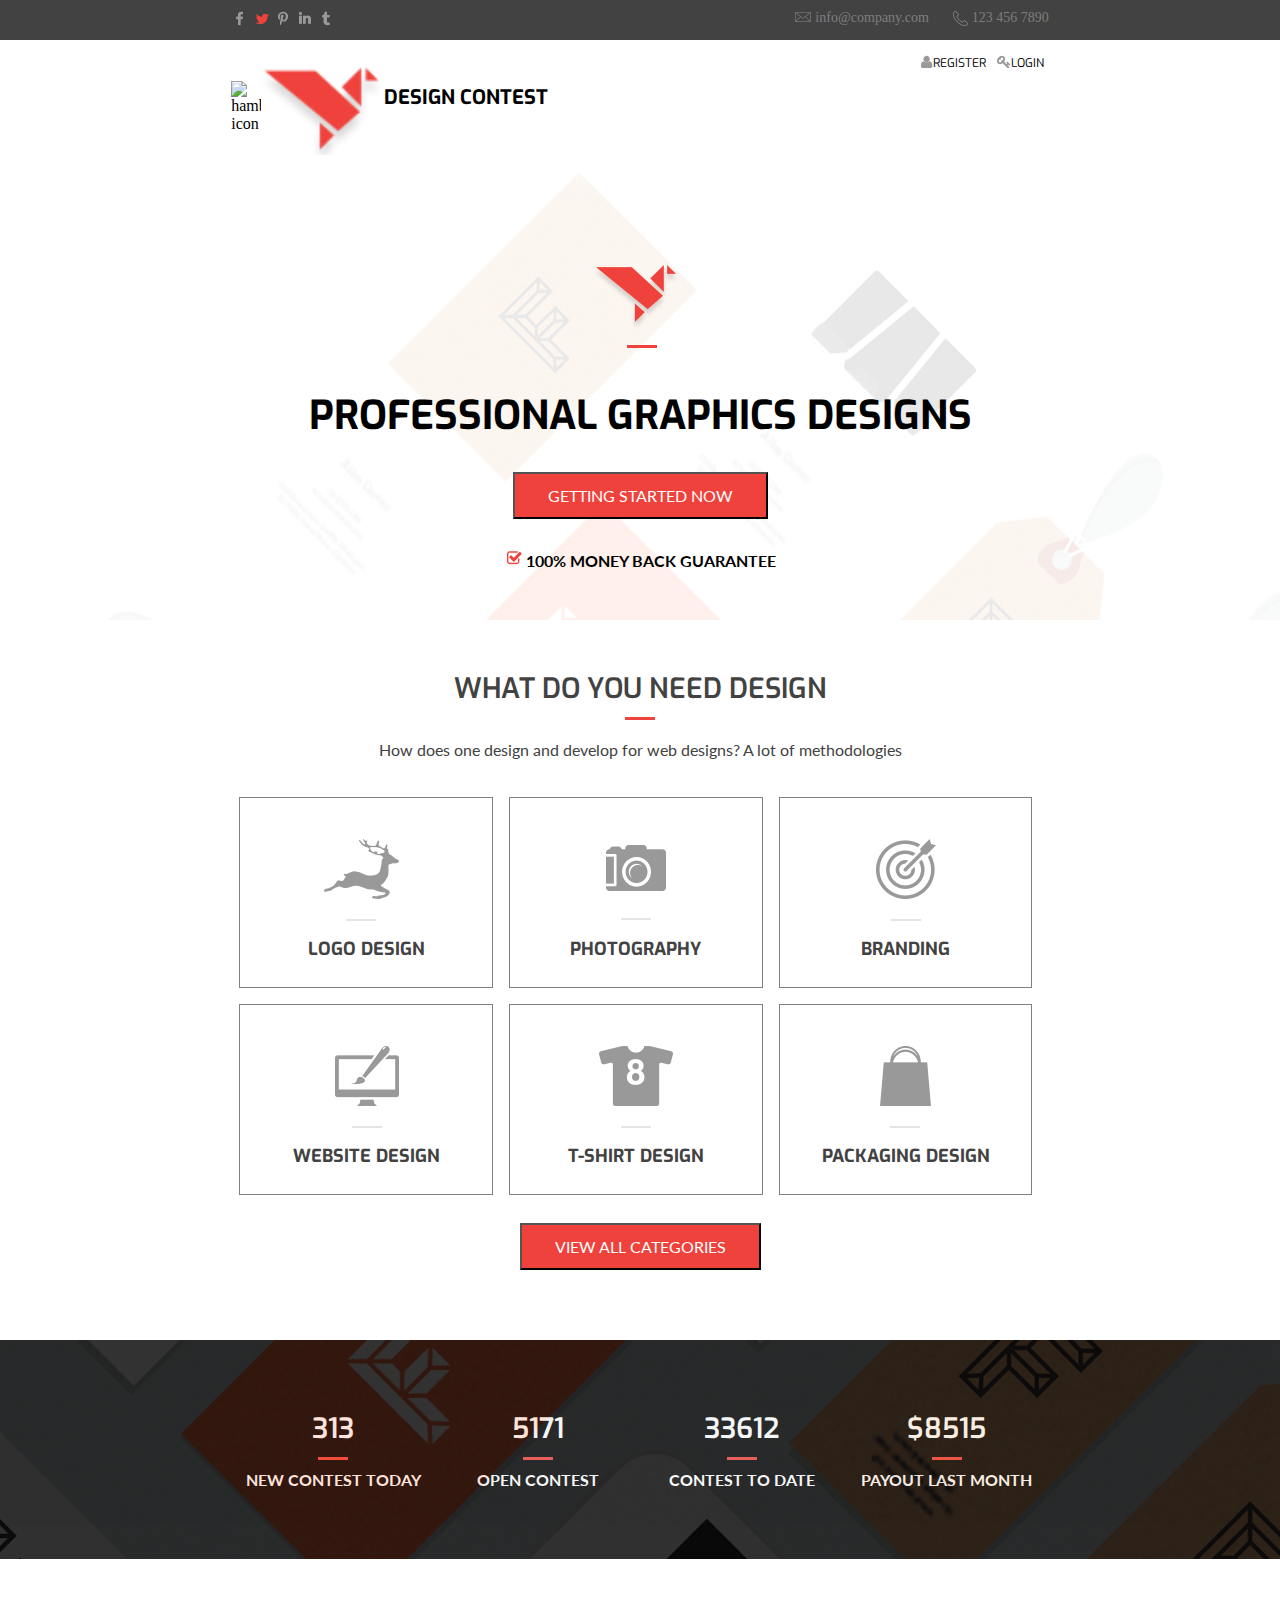
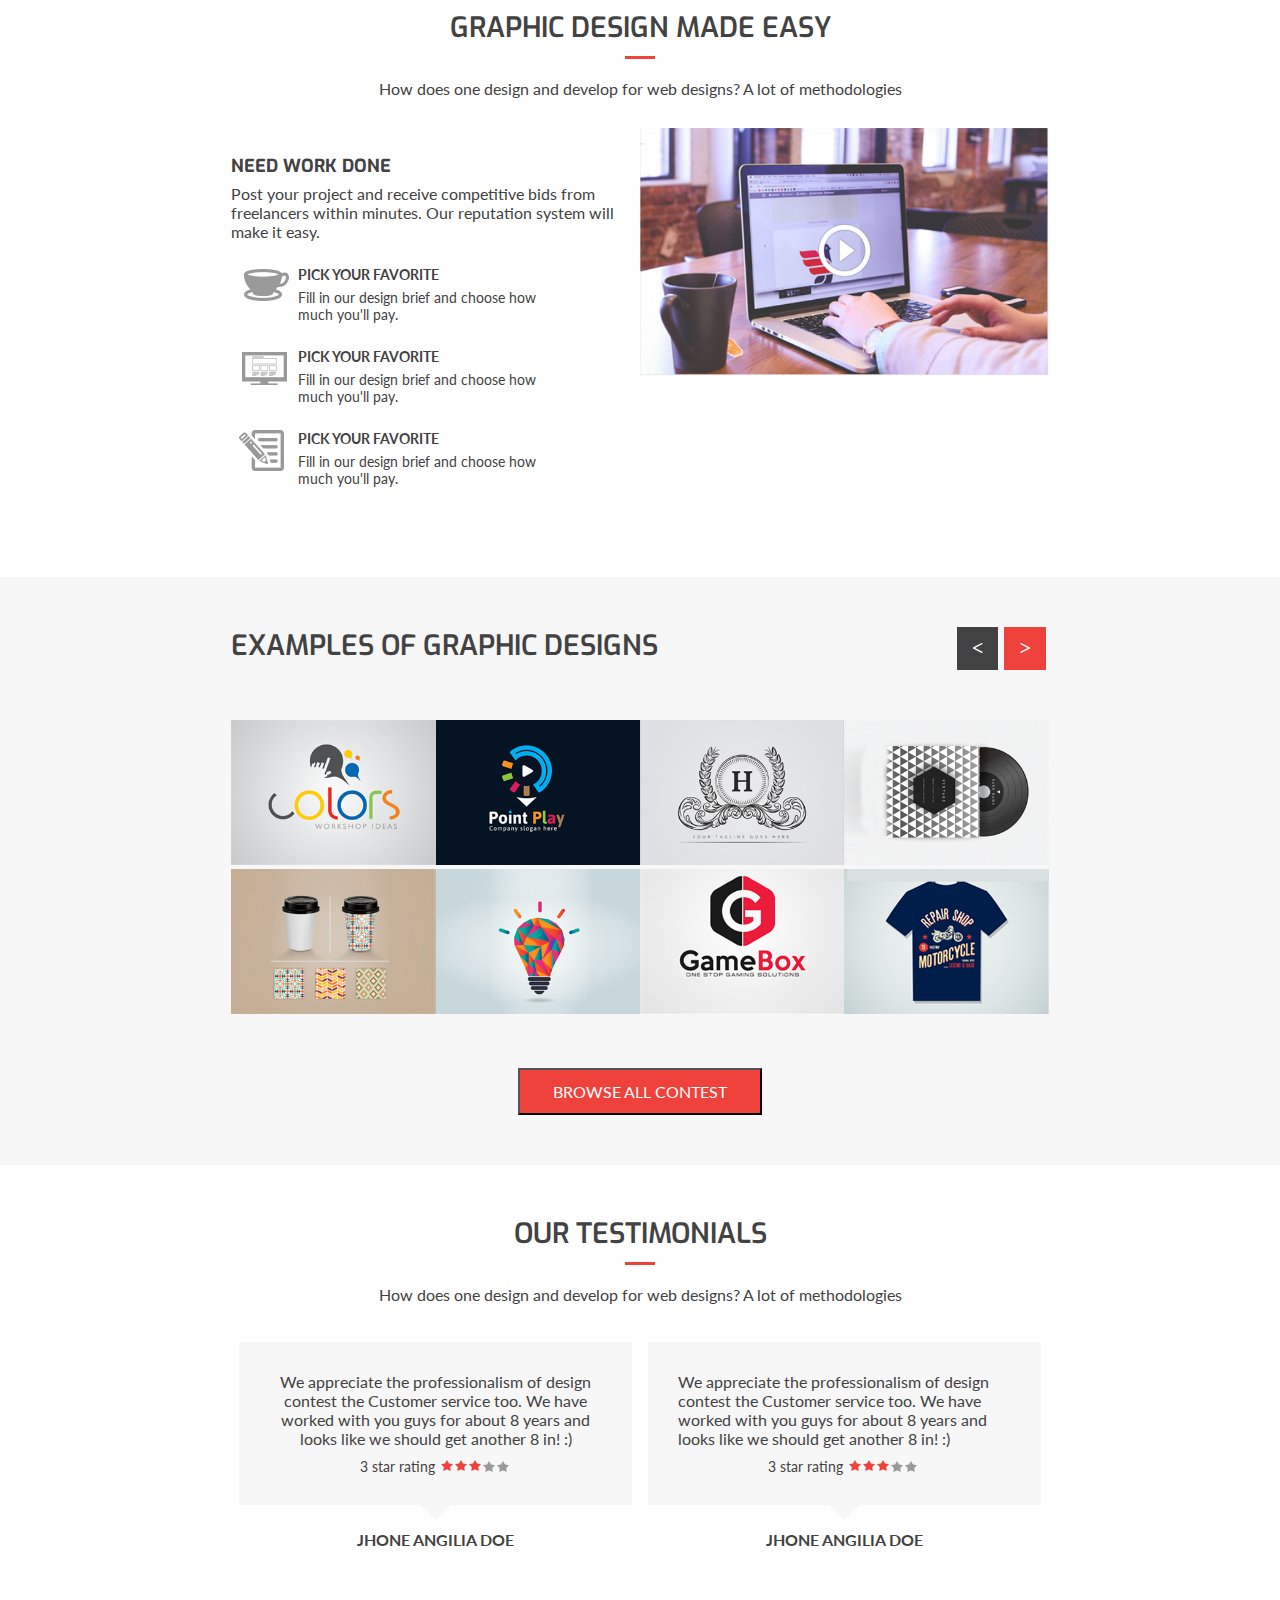
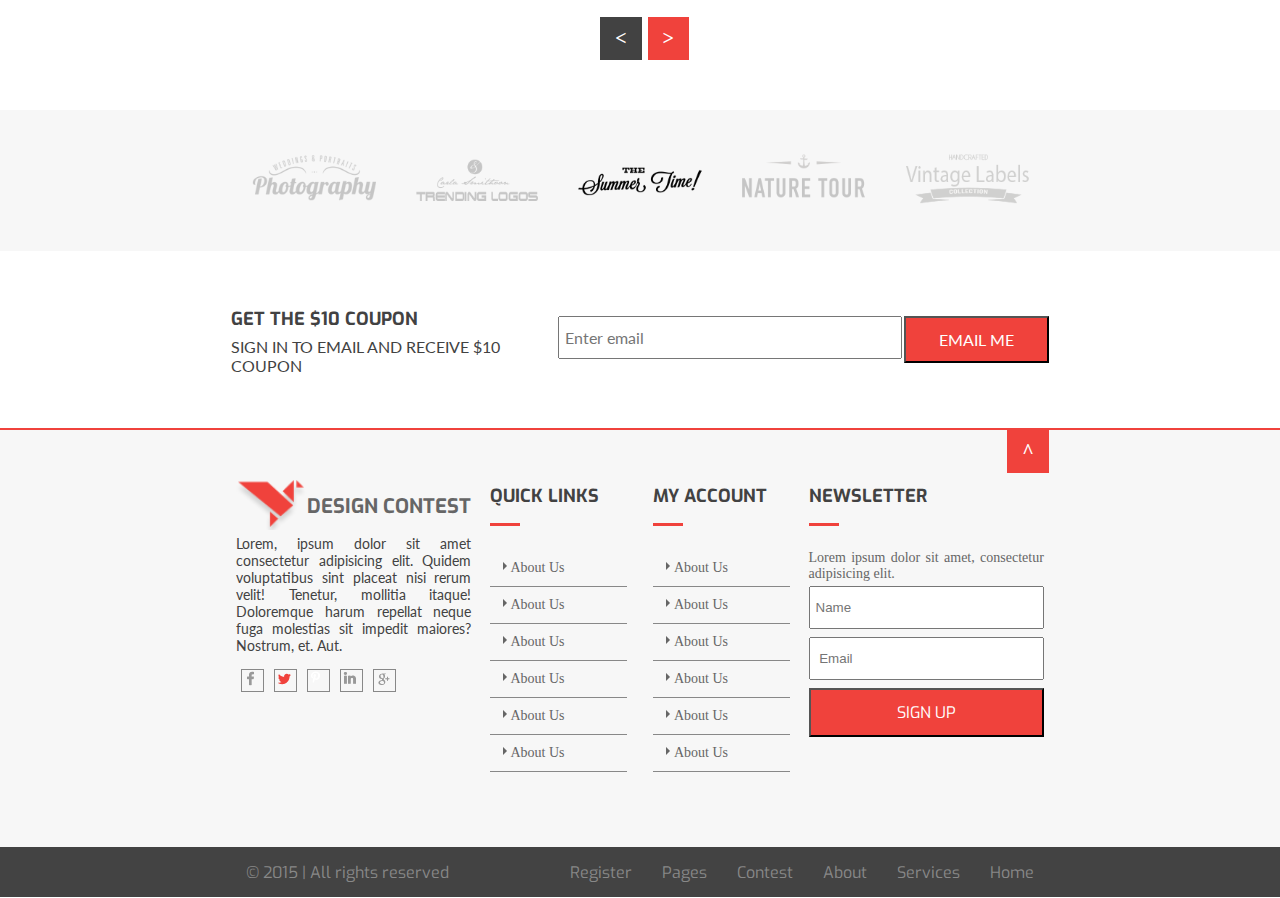
==== commit 84da262b: "Add Mobile Design" ====
--- a/Final-Design-Assignment/index.html
+++ b/Final-Design-Assignment/index.html
@@ -43,6 +43,8 @@
     <header>
         <nav>
             <div class="container clearfix">
+                <div class="hamburger-menu"><img src="assets/header/hamburger.png" alt="hamburger icon"></div>
+
                 <div class="logo clearfix">
                     <img src="assets/header/logo.png" alt="logo">
                     <span>DESIGN CONTEST</span>
@@ -87,27 +89,27 @@
                         <p class="sub-title lato-reg-16">How does one design and develop for web designs? A lot of methodologies</p>
                     </div>
                     <ul class="gallery clearfix">
-                        <li class="section-title">
+                        <li class="gallery-item section-title">
                             <img src="assets/content/deer_logo.png" alt="deer logo">
                             <p class="exo-bold-18">LOGO DESIGN</p>
                         </li>
-                        <li class="section-title">
+                        <li class="gallery-item section-title">
                             <img src="assets/content/photography _logo.png" alt="photography logo">
                             <p class="exo-bold-18">PHOTOGRAPHY</p>
                         </li>
-                        <li class="section-title">
+                        <li class="gallery-item section-title">
                             <img src="assets/content/branding_logo.png" alt="branding logo">
                             <p class="exo-bold-18">BRANDING</p>
                         </li>
-                        <li class="section-title">
+                        <li class="gallery-item section-title">
                             <img src="assets/content/website_design_logo.png" alt="website design logo">
                             <p class="exo-bold-18">WEBSITE DESIGN</p>
                         </li>
-                        <li class="section-title">
+                        <li class="gallery-item section-title">
                             <img src="assets/content/t_shirt_logo.png" alt="t-shirt logo">
                             <p class="exo-bold-18">T-SHIRT DESIGN</p>
                         </li>
-                        <li class="section-title">
+                        <li class="gallery-item section-title">
                             <img src="assets/content/package_logo.png" alt="package logo">
                             <p class="exo-bold-18">PACKAGING DESIGN</p>
                         </li>
@@ -285,7 +287,7 @@
                                 <p class="feedback lato-reg-16">We appreciate the professionalism of design contest the Customer service too. We have worked with you guys for about 8 years and looks like we should get another 8 in! :)</p>
                                 <div>
                                     <div class="rating clearfix">
-                                        <p>3 star rating</p>
+                                        <p class="lato-reg-14">3 star rating</p>
                                         <div class="rating-star clearfix">
                                             <img src="assets/content/red_star_icon.png">
                                             <img src="assets/content/red_star_icon.png">
@@ -306,7 +308,7 @@
                                 <p class="lato-reg-16">We appreciate the professionalism of design contest the Customer service too. We have worked with you guys for about 8 years and looks like we should get another 8 in! :)</p>
                                 <div>
                                     <div class="rating clearfix">
-                                        <p>3 star rating</p>
+                                        <p class="lato-reg-14">3 star rating</p>
                                         <div class="rating-star clearfix">
                                             <img src="assets/content/red_star_icon.png">
                                             <img src="assets/content/red_star_icon.png">
@@ -389,7 +391,7 @@
                                 </div>
                             </div>
                             <div class="quick-links">
-                                <p class="exo-bold-24">QUICK LINKS</p>
+                                <p class="exo-bold-18">QUICK LINKS</p>
                                 <img src="assets/footer/red_divider.png" alt="divider">
                                 <ul>
                                     <li>
@@ -419,7 +421,7 @@
                                 </ul>
                             </div>
                             <div class="my-account">
-                                <p class="exo-bold-24">MY ACCOUNT</p>
+                                <p class="exo-bold-18">MY ACCOUNT</p>
                                 <img src="assets/footer/red_divider.png" alt="divider">
                                 <ul>
                                     <li>
@@ -449,7 +451,7 @@
                                 </ul>
                             </div>
                             <div class="newsletter">
-                                <p class="exo-bold-24">NEWSLETTER</p>
+                                <p class="exo-bold-18">NEWSLETTER</p>
                                 <img src="assets/footer/red_divider.png" alt="divider">
                                 <p class="newsletter-content exo-reg-14">Lorem ipsum dolor sit amet, consectetur adipisicing elit.</p>
                                 <form>
--- a/Final-Design-Assignment/css/layout.css
+++ b/Final-Design-Assignment/css/layout.css
@@ -13,7 +13,11 @@
 /* upper-header styling */
 .social-icons{
     float: left;
-    padding: 10px 0px;
+    padding: 10px 0px 0px 0px;
+}
+
+.social-icons>div{
+    float: left;
 }
 
 .upper-header-right{
@@ -23,11 +27,47 @@
     width: 60%;
 }
 
+@media screen and (min-width: 481px) {
+
+}
+
+@media screen and (min-width: 769px) {
+    .container{
+        width: 67%;
+        padding: 0px 30px;
+    }
+    
+    .nav-right{
+        width: 15%;
+        float: right;
+    }
+
+    .nav-right-item{
+        float: right;
+        padding: 20px 0px;
+    }
+
+    .logo{
+        width: 32%;
+    }
+
+    .nav-right-item p{
+        font-size: 14px;
+    }
+    
+    .menu-item{
+        float: right;
+    }
+
+    .banner{
+        padding: 50px 0px;
+    }
+}
+
 .container{
-    width: 67%;
     height: 100%;
     margin: 0 auto;
-    padding: 0px 30px;
+    padding: 0px 20px;
 }
 
 .call{
@@ -56,48 +96,71 @@
 
 .logo{
     float: left;
-    width: 21%;
+    width: 50%;
 }
 
 .logo img{
     max-width: 100%;
+    width: 30%;
+}
+
+.logo span{
+    padding: 5% 0px;
 }
 
 .menu{
     float: right;
-    width: 64%;
+    width: 53%;
+}
+
+nav{
+    width: 100%;
 }
 
 .nav-right{
-    width: 15%;;
+    width: 40%;
     float: right;
+    padding: 5% 0px;
 }
 
-.logo>*, nav>*{
+.logo>*{
     float: left;
 }
 
-.menu-item{
-    float: right;
+.hamburger-menu{
+    height: 30px;
+    width: 30px;
+    float: left;
+    padding: 5% 0px;
+}
+
+.hamburger-menu img{
+    width: 100%;
+    max-width: 100%;
 }
 
 .nav-right-item{
     float: right;
-    padding: 20px 0px;
+    padding: 5px;
+}
+
+.nav-right-item p{
+    font-size: 12px;
+    font-family: 'Exo', sans-serif;
 }
 
 .nav-right-item>*{
     float: right;
 }
 
-.banner{
-    height: 640px;
-
-}
 .banner-logo{
     display: block;
     margin: 30px auto;
 
+}
+
+.banner{
+    padding: 50px 0px;
 }
 
 .banner-title{
@@ -113,6 +176,9 @@
     text-align: center;
 }
 
+.first-section{
+    padding: 50px 0px;
+}
 
 
 @media screen and (min-width:){
--- a/Final-Design-Assignment/css/styles.css
+++ b/Final-Design-Assignment/css/styles.css
@@ -2,57 +2,45 @@
 .upper-header{
     background-color: #424242;
     color: #7e7e7e;
-    height: 40px;
+    height: 50px;
     font-size: 14px;
 }
 
 /* header styling */
 header{
+    background-position: top;
+    background-repeat: no-repeat;
     background-image: url(../assets/banner/background_image.png);
 }
 
 .logo{
+    font-size: 14px;
+    font-family: 'Exo', sans-serif;
+    font-weight: bold;
+    padding: 12px 0px;
+}
+
+.menu{
+    display: none;
+}
+
+.banner-title{
     font-size: 20px;
     font-family: 'Exo', sans-serif;
     font-weight: bold;
-    padding: 24px 0px;
-}
-
-.logo p{
-    padding: 15px 0px;
-}
-
-.menu, .nav-right{
-    font-size: 14px;
+}
+
+.banner{
+    font-size: 12px;
     font-family: 'Lato', sans-serif;
-    padding: 10px 0px;
-}
-
-.menu-item{
-    padding: 20px 12px;
-}
-
-.nav-right-item{
-    padding: 20px 9px;
-}
-
-.banner-title{
-    font-size: 40px;
-    font-family: 'Exo', sans-serif;
-    font-weight: bold;
-}
-
-.banner{
-    font-size: 16px;
-    font-family: 'Lato', sans-serif;
     font-weight: bold;
 }
 
 .btn{
+    padding: 10px 20px;
+    font-size: 12px;
     background-color: #f0423c;
-    padding: 12px 33px;
     color: white;
-    font-size: 16px;
     font-family: 'Lato', sans-serif;
 }
 
@@ -83,66 +71,65 @@
 }
 
 .exo-demibold-28{
-    font-size: 28px;
-    font-family: 'Exo', sans-serif;
-    font-weight: 600;
-    color: #424242;
-
-}
-
-.lato-reg-16{
-    font-size: 16px;
-    font-family: 'Lato', sans-serif;
-    color: #424242;
-
-}
-
-.lato-reg-14{
-    font-size: 14px;
-    font-family: 'Lato', sans-serif;
-    color: #424242;
-
-}
-
-.lato-bold-14{
-    font-size: 14px;
-    font-family: 'Lato', sans-serif;
-    color: #424242;
-    font-weight: bold;
-    line-height: 2;
-}
-
-.exo-reg-16{
-    font-size: 16px;
-    font-family: 'Exo', sans-serif;
-}
-
-.lato-bold-16{
-    font-size: 16px;
-    font-family: 'Lato', sans-serif;
-    font-weight: bold;
-    color: #424242;
-
-}
-
-.exo-bold-18{
-    font-family: 'Exo', sans-serif;
-    font-weight: bold;
-    font-size: 18px;
-    color: #424242;
-    line-height: 2;
-}
-
-.exo-demibold-18{
     font-size: 18px;
     font-family: 'Exo', sans-serif;
     font-weight: 600;
     color: #424242;
-
-}
-
-.gallery li{
-    width: 31%;
+}
+
+.lato-reg-16{
+    font-size: 11px;
+    font-family: 'Lato', sans-serif;
+    color: #424242;
+
+}
+
+.lato-reg-14{
+    font-size: 10px;
+    font-family: 'Lato', sans-serif;
+    color: #424242;
+
+}
+
+.lato-bold-14{
+    font-size: 10px;
+    font-family: 'Lato', sans-serif;
+    color: #424242;
+    font-weight: bold;
+    line-height: 2;
+}
+
+.exo-reg-16{
+    font-size: 11px;
+    font-family: 'Exo', sans-serif;
+}
+
+.lato-bold-16{
+    font-size: 11px;
+    font-family: 'Lato', sans-serif;
+    font-weight: bold;
+    color: #424242;
+
+}
+
+.exo-bold-18{
+    font-size: 14px;
+    font-family: 'Exo', sans-serif;
+    font-weight: bold;
+    color: #424242;
+    line-height: 2;
+}
+
+.exo-demibold-18{
+    font-size: 14px;
+    font-family: 'Exo', sans-serif;
+    font-weight: 600;
+    color: #424242;
+
+}
+
+.gallery-item{
+    width: 98%;
     padding: 20px;
     float: left;
     border: 1px solid grey;
@@ -160,11 +147,14 @@
 
 .second-section li{
     float: left;
-    width: 25%;
+    width: 50%;
+    padding: 20px 0px;
 }
 
 .second-section{
     position: relative;
+    background-repeat: no-repeat;
+    background-position: center;
     background-image: url(../assets/content/background_image.png);
 }
 
@@ -187,7 +177,7 @@
 }
 
 .third-section-content-left{
-    padding: 20px;
+    padding: 20px 0px;
 }
 
 .third-section-content-left ul{
@@ -219,7 +209,7 @@
 
 .third-section-content>*{
     float: left;
-    width: 50%;
+    width: 100%;
 }
 
 .fourth-section-title .exo-demibold-28{
@@ -266,8 +256,8 @@
 }
 
 .example-gallery li{
+    width: 50%;
     position: relative;
-    width: 25%;
     float: left;
 }
 
@@ -278,25 +268,23 @@
 }
 
 .right-button{
+    padding: 5px 10px;
+    font-size: 12px;
     float: right;
     color: white;
     background-color: #f0423c;
-    padding: 10px 15px;
-    font-size: 20px;
-    font-weight: bold;
-    margin: 5px 0px;
-
+    font-weight: bold;
+    margin: 0px 3px;
 }
 
 .left-button{
+    padding: 5px 10px;
+    font-size: 12px;
     float: right;
     color: white;
     background-color: #424242;
-    padding: 10px 15px;
-    font-size: 20px;
     font-weight: bold;    
-    margin: 5px;
-
+    margin: 0px 3px;
 }
 
 .fifth-section{
@@ -304,10 +292,11 @@
 }
 
 .testimonial-item{
-    width: 48%;
-    float: left;
-    margin: 1%;
-}
+    width: 100%;
+    float: left;
+    margin-bottom: 20px;
+}
+
 .feedback{
     text-align: center;
 }
@@ -348,18 +337,18 @@
 }
 
 .btn-wrapper{
-    width: 104px;
-    margin: 50px auto 0px auto;
+    width: 66px;
+    margin: 0px auto;
 }
 
 .sixth-section{
+    padding: 20px 0px;
     background-color: #f7f7f7;
-    padding: 30px 0px;
 }
 
 .sixth-section li{
-    float: left;
-    width: 20%;
+    width: 33%;
+    float: left;
 }
 
 .sixth-section img{
@@ -372,45 +361,43 @@
 }
 
 .coupon-section{
-    float: left;
-    width: 40%;
+    width: 100%;
+    float: left;
 }
 
 .email-section{
-    float: left;
-    width: 60%;
+    width: 100%;
     padding: 15px 0px;
+    float: left;
+
 }
 
 .email-section input{
-    padding: 12px 5px;
+    padding: 10px 5px;
     float: left;
     width: 70%;
 }
 
 .btn-email-me{
     background-color: #f0423c;
-    padding: 12px 33px;
-    font-size: 16px;
+    padding: 10px 20px;
+    font-size: 12px;
     font-family: 'Lato', sans-serif;
     color: white;
     float: right;
 }
 
 .copyright-section{
-    height: 50px;
     background-color: #434343;
     color: #888888;
 }
 
 .copyright-section li{
-    float: right;
-    padding: 15px;
+    padding: 10px;
 }
 
 .copyright-section p{
-    float: left;
-    padding: 15px;
+    padding: 10px;
 }
 
 footer .top-section{
@@ -421,37 +408,45 @@
 }
 
 .about-us{
-    width: 30%;
+    width: 100%;
     float: left;
     padding: 5px;
 }
 
 .quick-links{
-    width: 18%;
+    width: 100%;
     float: left;
     margin: 0px 1%;
     padding: 5px;
 }
 
 .my-account{
-    width: 18%;
+    width: 100%;
     float: left;
     margin: 0px 1%;
     padding: 5px;
 }
 
+.my-account ul{
+    padding: 20px 0px;
+}
+
 .newsletter{
-    width: 30%;
+    width: 100%;
     float: right;
     padding: 5px;
 }
 
+.newsletter ul{
+    padding: 20px 0px;
+}
+
 .footer-social-icon-item{
-    width: 23px;
-    height: 23px;
+    width: 20px;
+    height: 20px;
+    margin: 3px;
     float: left;
     border: 1px solid #888888;
-    margin: 5px;
 }
 
 .footer-social-icons{
@@ -465,6 +460,10 @@
 footer .logo{
     width: 100%;
     padding: 0px;
+}
+
+.quick-links ul{
+    padding: 20px 0px;
 }
 
 .quick-links li, .my-account li{
@@ -473,25 +472,29 @@
 }
 
 .btn-up{
+    padding: 5px 10px;
+    font-size: 12px;
     color: white;
     background-color: #f0423c;
-    padding: 10px 15px;
-    font-size: 20px;
     font-weight: bold;
     float: right;
 }
 
+.newsletter img{
+    margin-top: 20px 0px;
+}
+
 .newsletter input{
-    padding: 12px 5px;
-    width: 100%;
     margin: 4px 0px;
+    padding: 10px 5px;
+    width: 100%;
 }
 
 .newsletter-btn{
     width: 100%;
-    padding: 12px 0px;
+    padding: 10px 20px;
     color: white;
-    font-size: 16px;
+    font-size: 12px;
     font-family: 'Exo', sans-serif;
     background-color: #f0423c;
     margin: 4px 0px;
@@ -501,6 +504,207 @@
     text-align: justify;
 }
 
+.newsletter-content{
+    margin-top: 20px;
+}
+
 .example-gallery li:hover .overlay, .example-gallery li:hover .overlay-btn-wrapper{
     visibility: visible;
-}+}
+
+@media screen and (min-width:515px){
+    .upper-header{
+        height: 40px;
+    }
+}
+
+@media screen and (min-width:481px) {
+    .gallery-item{
+        width: 48%;
+    }
+    
+}
+
+@media screen and (min-width:769px){
+    .logo{
+        font-size: 20px;
+        padding: 24px 0px;
+    }  
+
+    .logo p{
+        padding: 15px 0px;
+    }  
+
+    .menu, .nav-right{
+        font-size: 14px;
+        font-family: 'Lato', sans-serif;
+        padding: 10px 0px;
+    }
+
+    .menu-item{
+        padding: 20px 12px;
+    }
+
+    .banner-title{
+        font-size: 40px;
+    } 
+
+    .banner{
+        font-size: 16px;
+    }
+
+    .btn{
+        padding: 12px 33px;
+        font-size: 16px;
+    }
+
+    .exo-demibold-28{
+        font-size: 28px;
+    }
+
+    .gallery-item{
+        width: 31%;
+    }
+
+    .exo-demibold-18{
+        font-size: 18px;
+    }
+
+    .exo-bold-18{
+        font-size: 18px;
+    }
+
+    .lato-reg-16{
+        font-size: 16px;
+    }
+    
+    .lato-bold-16{
+        font-size: 16px;
+    }
+
+    .second-section li{
+        width: 25%;
+    }
+
+    .third-section-content>*{
+        float: left;
+        width: 50%;
+    }
+
+    .third-section-content-left{
+        padding: 20px 20px 20px 0px;
+    }
+    
+    .exo-reg-16{
+        font-size: 16px;
+    }
+
+    .lato-bold-14{
+        font-size: 14px;
+    }
+
+    .lato-reg-14{
+        font-size: 14px;
+    }
+
+    .left-button{
+        padding: 10px 15px;
+        font-size: 20px;
+    }
+
+    .right-button{
+        padding: 10px 15px;
+        font-size: 20px;
+    }
+
+    .example-gallery li{
+        width: 25%;
+    }
+
+    .testimonial-item{
+        width: 48%;
+        margin: 1%;
+    }
+
+    
+    .btn-wrapper{
+        width: 104px;
+        margin: 50px auto 0px auto;
+    }
+
+    .sixth-section{
+        padding: 30px 0px;
+    }
+
+    .sixth-section li{
+        width: 20%;
+    }
+
+    .btn-email-me{
+        padding: 12px 33px;
+        font-size: 16px;
+    }
+
+    .coupon-section{
+        width: 40%;
+    }
+
+    .email-section{
+        width: 60%;
+        padding: 15px 0px;
+    }
+
+    .about-us{
+        width: 30%;
+    }
+    
+    .quick-links{
+        width: 18%;
+    }
+
+    .my-account{
+        width: 18%;
+    }
+
+    .newsletter{
+        width: 30%;
+    }
+
+    .btn-up{
+        padding: 10px 15px;
+        font-size: 20px;
+    }
+
+    .footer-social-icon-item{
+        width: 23px;
+        height: 23px;
+        margin: 5px;
+    }
+
+    .newsletter input{
+        padding: 12px 5px;
+    }
+
+    .newsletter-btn{
+        padding: 12px 0px;
+        font-size: 16px;
+        margin: 4px 0px;
+    }
+
+    .copyright-section p{
+        float: left;
+    }  
+    
+    .copyright-section li{
+        float: right;
+        padding: 15px;
+    }
+
+    .copyright-section{
+        height: 50px;
+    }
+
+    .copyright-section p{
+        padding: 15px;
+    }
+}
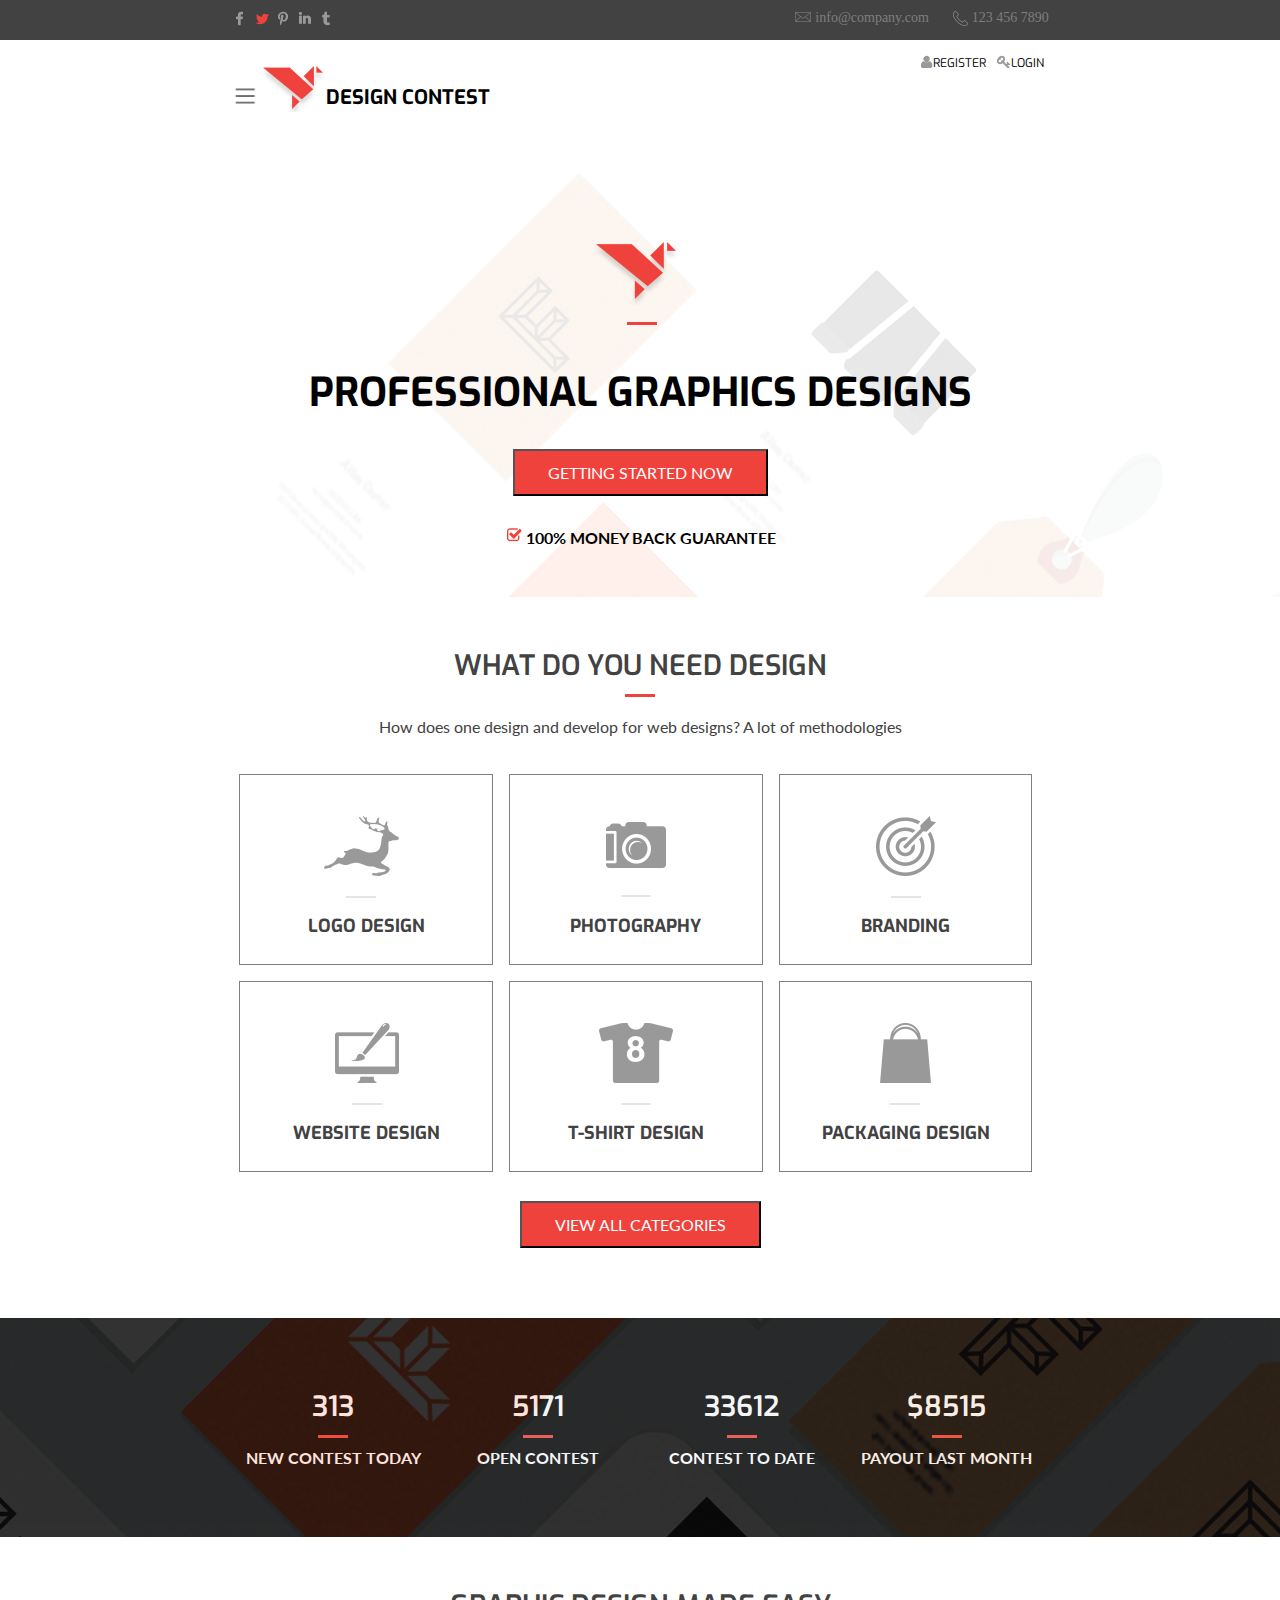
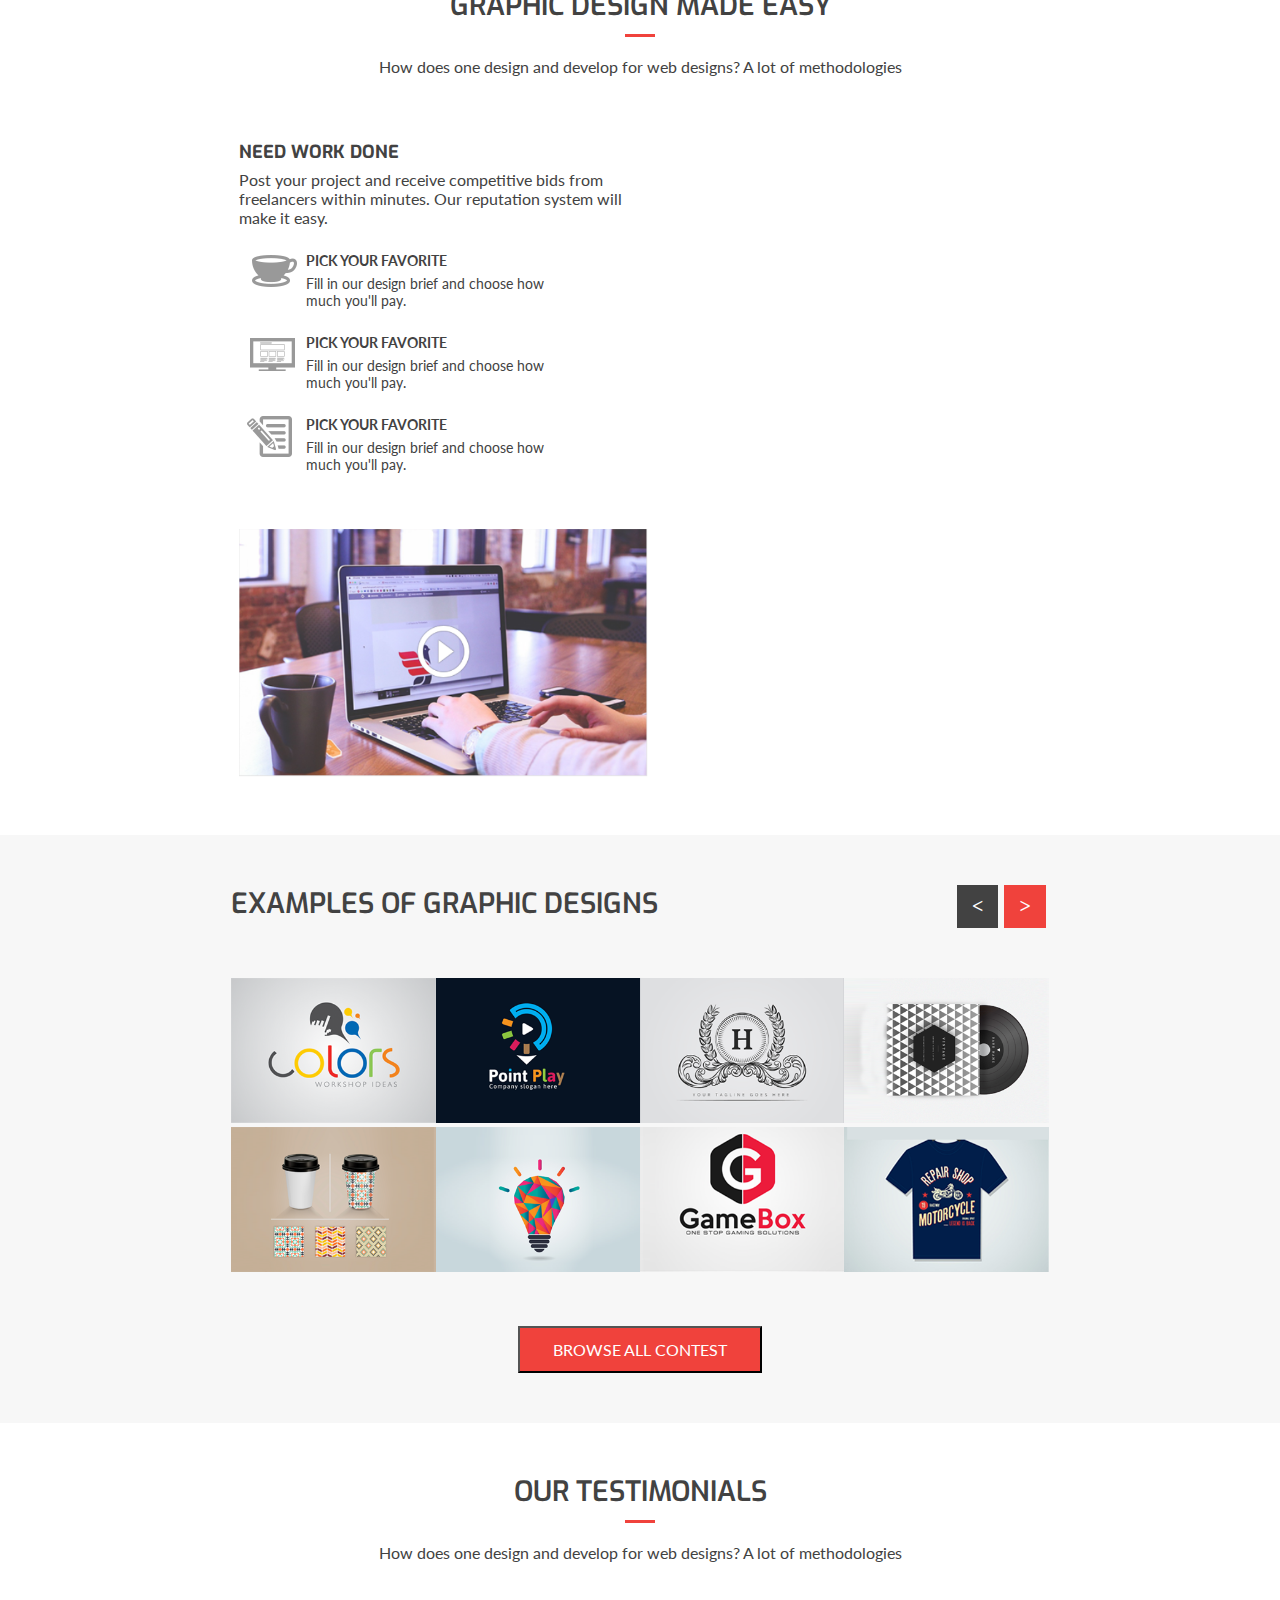
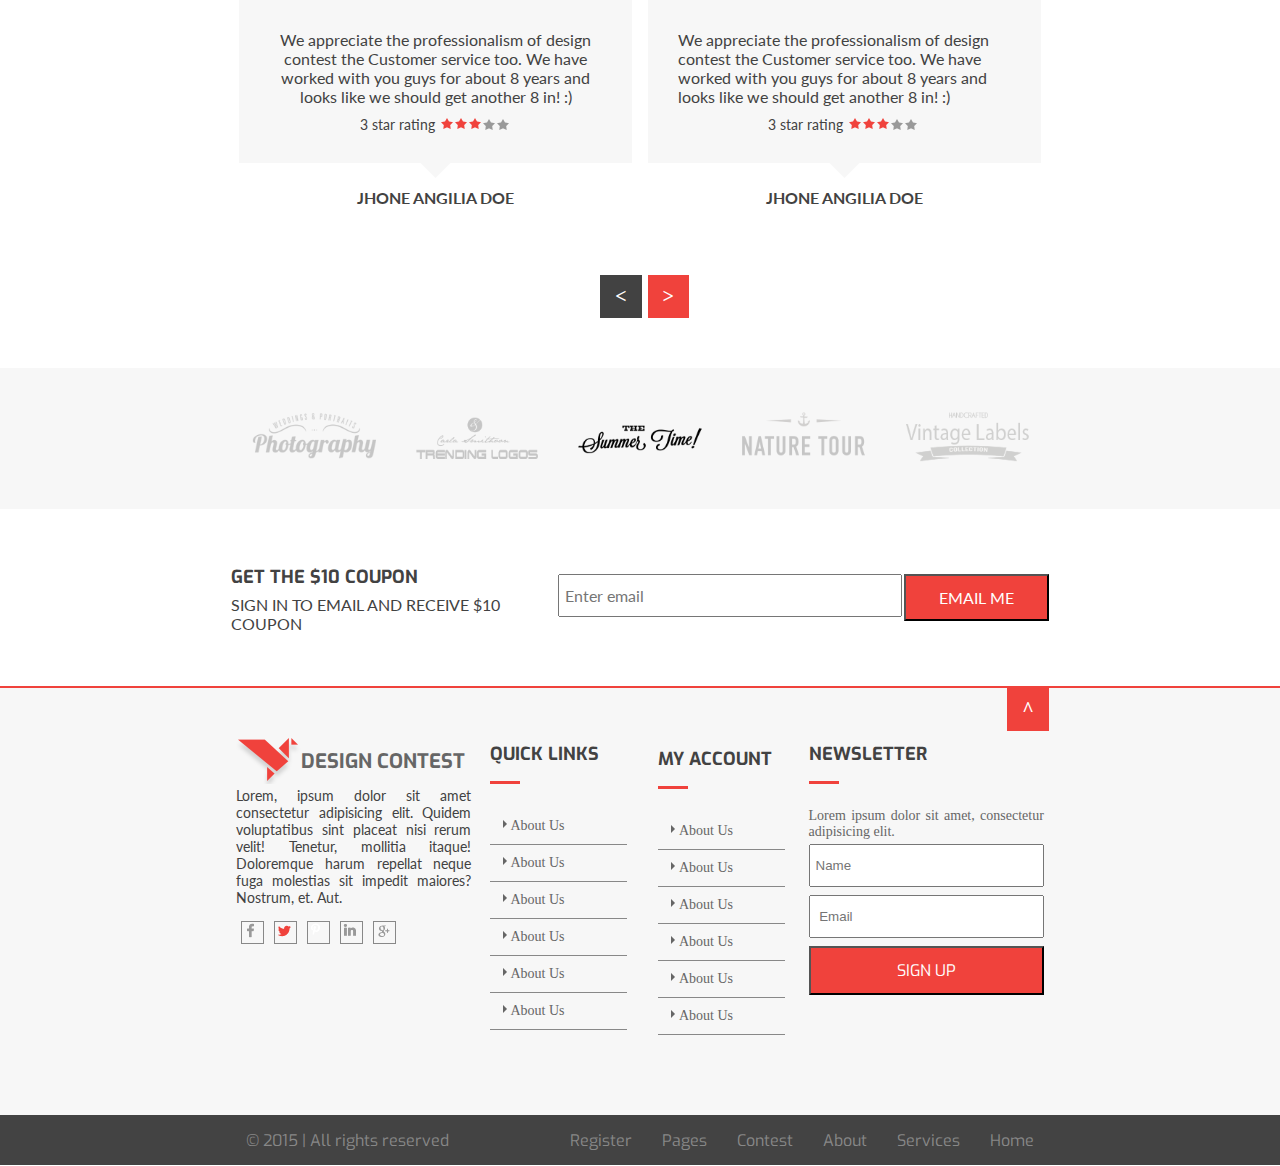
==== commit 80ef1ca0: "Add design for tablet" ====
--- a/Final-Design-Assignment/index.html
+++ b/Final-Design-Assignment/index.html
@@ -376,7 +376,7 @@
                             <div class="about-us">
                                 <div class="logo clearfix">
                                     <img src="assets/header/logo.png" alt="logo">
-                                    <p>DESIGN CONTEST</p>
+                                    <span>DESIGN CONTEST</span>
                                 </div>
                                 <p class="about-us-content lato-reg-14">
                                     Lorem, ipsum dolor sit amet consectetur adipisicing elit. Quidem voluptatibus sint placeat nisi rerum velit! Tenetur, mollitia itaque! Doloremque harum repellat neque fuga molestias sit impedit maiores? Nostrum, et. Aut.
--- a/Final-Design-Assignment/css/layout.css
+++ b/Final-Design-Assignment/css/layout.css
@@ -101,7 +101,7 @@
 
 .logo img{
     max-width: 100%;
-    width: 30%;
+    /* width: 30%; */
 }
 
 .logo span{
--- a/Final-Design-Assignment/css/styles.css
+++ b/Final-Design-Assignment/css/styles.css
@@ -17,7 +17,7 @@
     font-size: 14px;
     font-family: 'Exo', sans-serif;
     font-weight: bold;
-    padding: 12px 0px;
+    padding: 4% 0px;
 }
 
 .menu{
@@ -203,6 +203,7 @@
 
 .third-section-img img{
     max-width: 100%;
+    width: 100%;
     display: block;
     margin: 0 auto;
 }
@@ -306,8 +307,8 @@
 }
 
 .bg-div{
+    padding: 20px;
     background-color: #f7f7f7;
-    padding: 30px 30px;
 }
 
 .rating{
@@ -375,7 +376,7 @@
 .email-section input{
     padding: 10px 5px;
     float: left;
-    width: 70%;
+    width: 100%;
 }
 
 .btn-email-me{
@@ -384,7 +385,8 @@
     font-size: 12px;
     font-family: 'Lato', sans-serif;
     color: white;
-    float: right;
+    float: left;
+    margin: 5px 0px;
 }
 
 .copyright-section{
@@ -516,16 +518,73 @@
     .upper-header{
         height: 40px;
     }
+
+    .third-section-content-left{
+        width: 48%;
+        margin: 1%;
+        float: left;
+    }
+
+    .third-section-img{
+        width: 48%;
+        margin: 1%;
+        float: right;
+    }
 }
 
 @media screen and (min-width:481px) {
     .gallery-item{
         width: 48%;
     }
+
+    .btn-email-me{
+        float: right;
+        margin: 0px;
+    }
+
+    .testimonial-item{
+        width: 48%;
+        margin: 1%;
+    }
+
+    .quick-links{
+        width: 48%;
+        float: left;
+        margin: 0px 1%;
+        padding: 5px;
+    }
+
+    .my-account{
+        width: 48%;
+        float: left;
+        margin: 0px 1%;
+        padding: 10px;
+    }
+
+    .copyright-section li{
+        float: right;
+    }
+
+    .copyright-section p{
+        float: left;
+    }  
     
+    footer .logo span{
+        padding: 12px 0px;
+    }
+
+    .email-section input{
+        padding: 10px 5px;
+        float: left;
+        width: 70%;
+    }
 }
 
 @media screen and (min-width:769px){
+    .bg-div{
+        padding: 30px 30px;
+    }
+
     .logo{
         font-size: 20px;
         padding: 24px 0px;
@@ -626,7 +685,6 @@
         margin: 1%;
     }
 
-    
     .btn-wrapper{
         width: 104px;
         margin: 50px auto 0px auto;
@@ -692,6 +750,7 @@
     }
 
     .copyright-section p{
+        padding: 15px;
         float: left;
     }  
     
@@ -703,8 +762,4 @@
     .copyright-section{
         height: 50px;
     }
-
-    .copyright-section p{
-        padding: 15px;
-    }
-}
+}
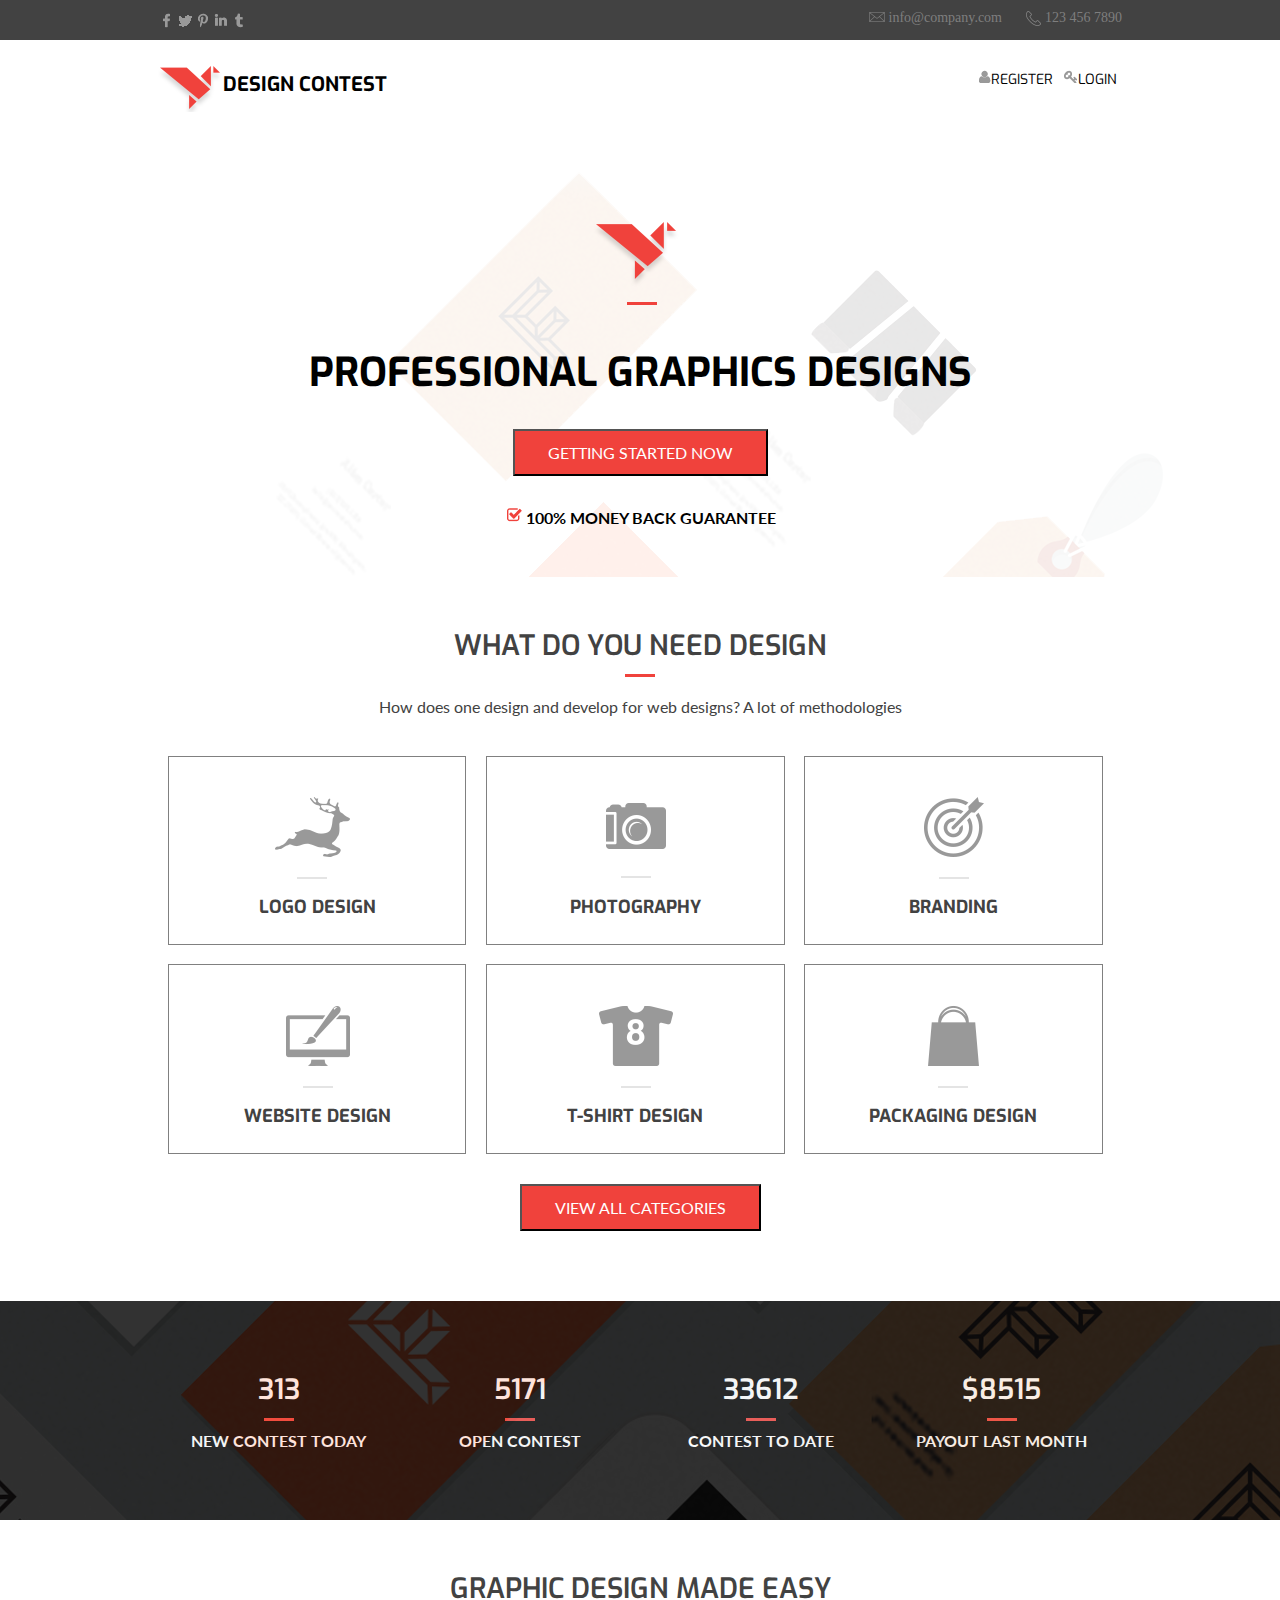
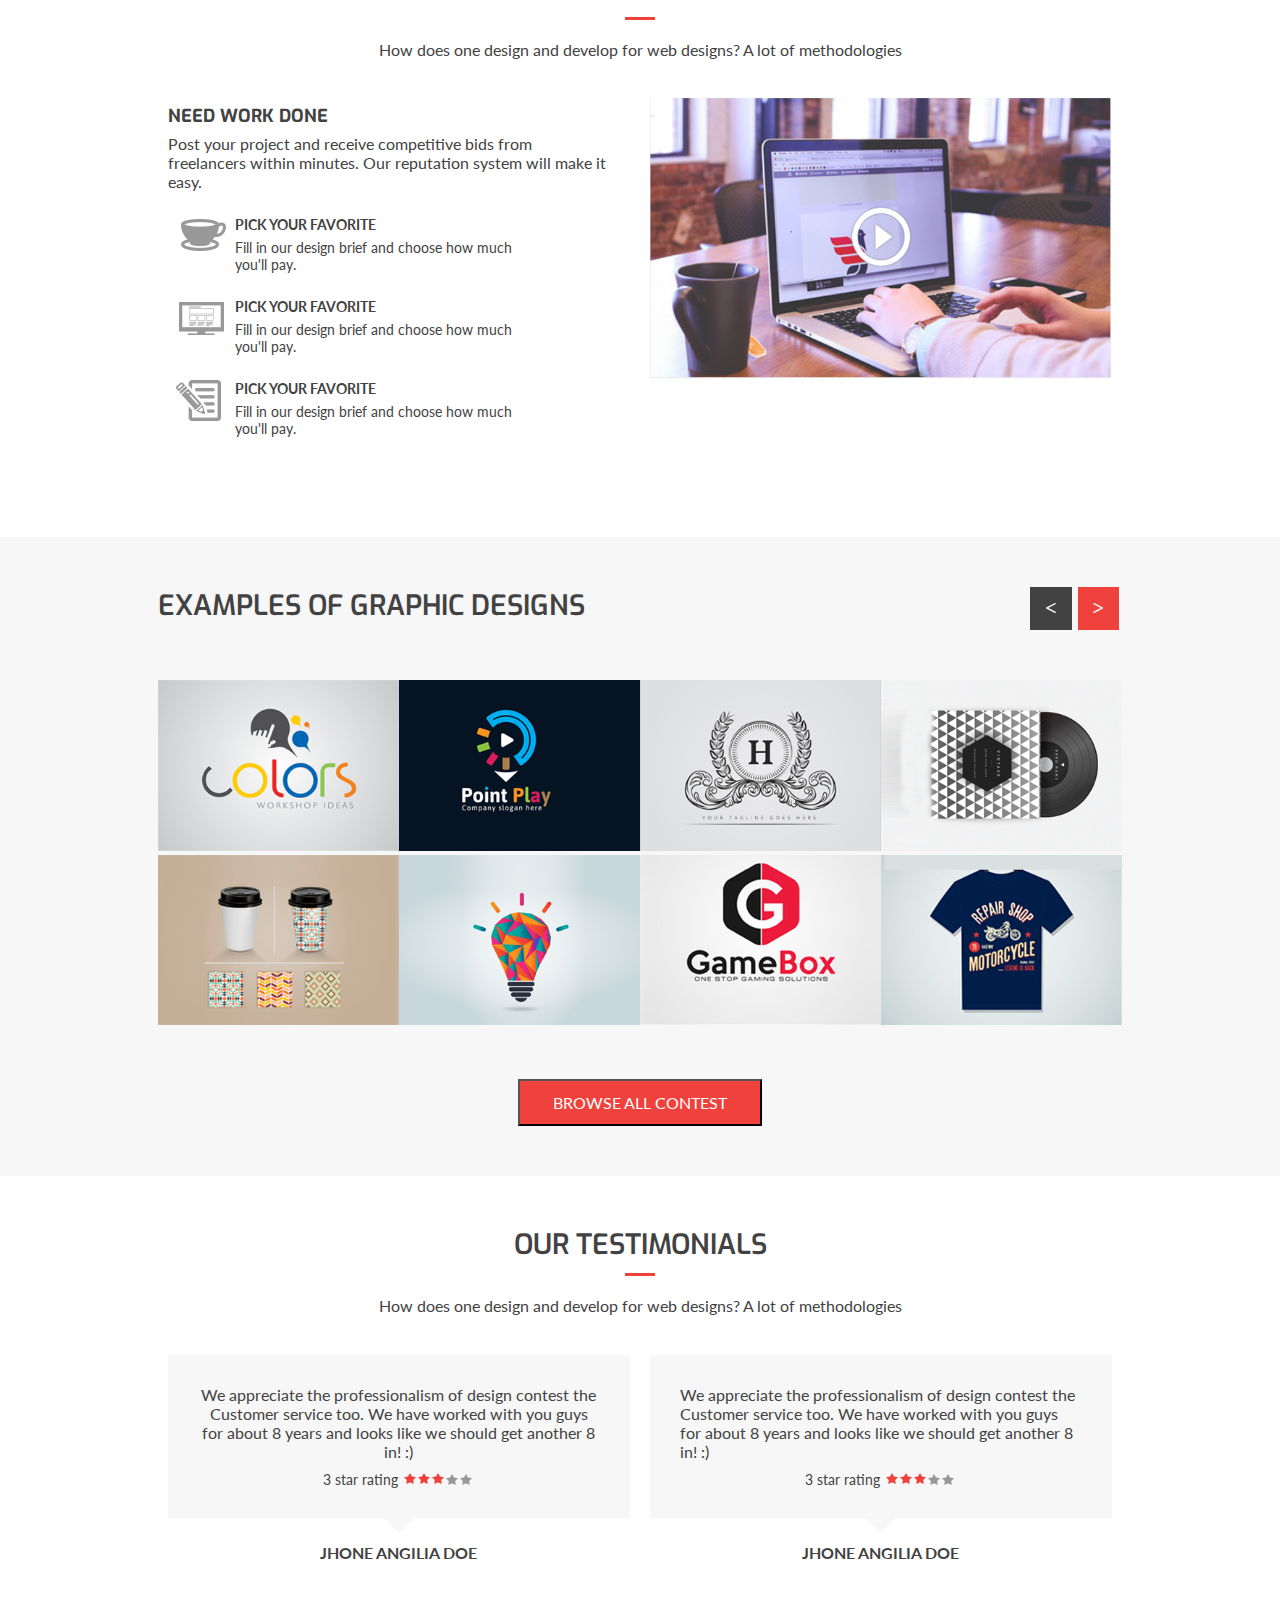
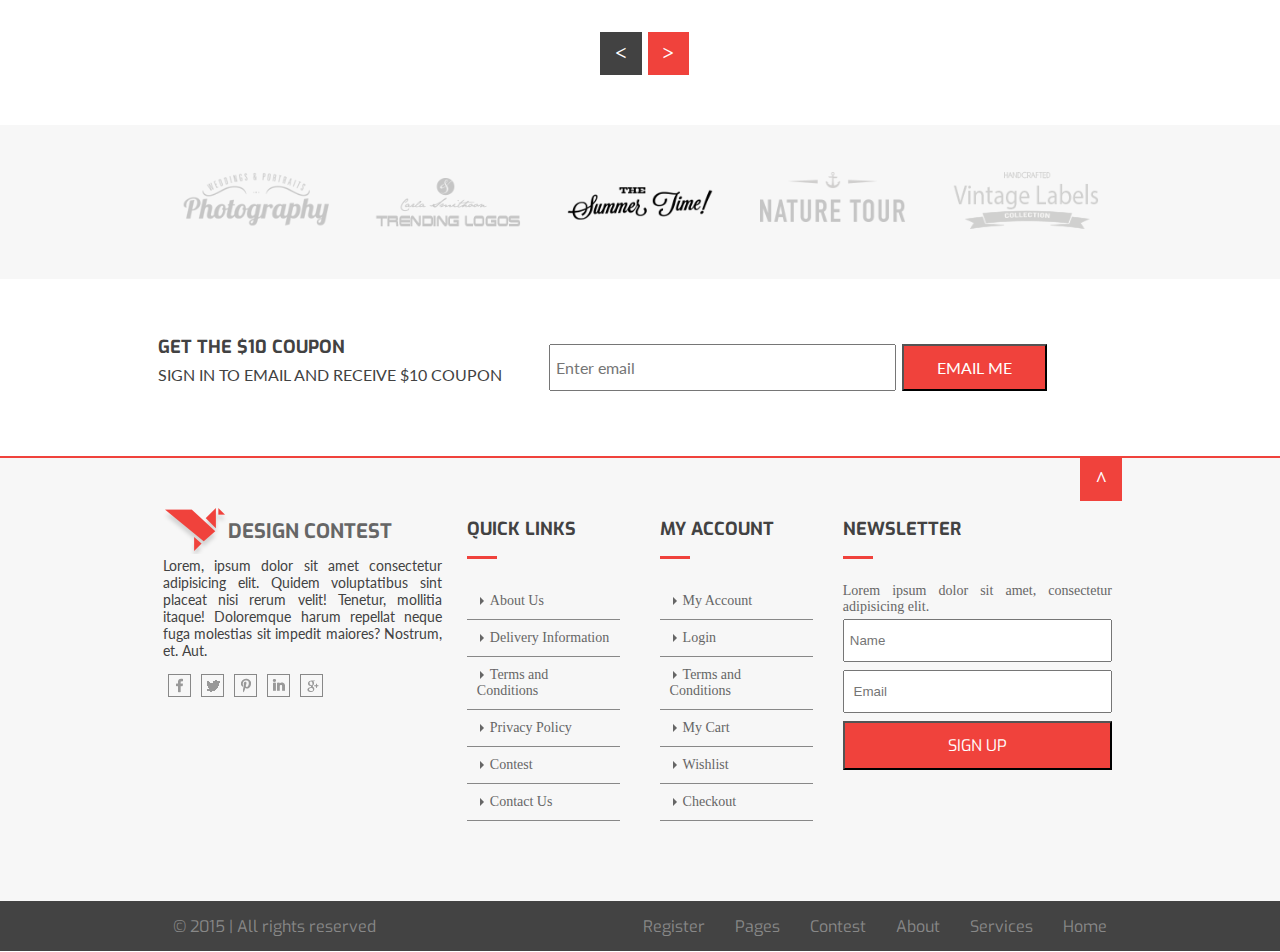
==== commit 5a5d54a6: "Add hover effect" ====
--- a/Final-Design-Assignment/index.html
+++ b/Final-Design-Assignment/index.html
@@ -9,8 +9,8 @@
   <meta name="viewport" content="width=device-width, initial-scale=1.0">
 
   <link rel="preconnect" href="https://fonts.gstatic.com">
-  <link href='http://fonts.googleapis.com/css?family=Lato&display=swap' rel='stylesheet' type='text/css'>
-  <link href='http://fonts.googleapis.com/css?family=Exo&display=swap' rel='stylesheet' type='text/css'>
+  <link href='https://fonts.googleapis.com/css?family=Lato&display=swap' rel='stylesheet' type='text/css'>
+  <link href='https://fonts.googleapis.com/css?family=Exo&display=swap' rel='stylesheet' type='text/css'>
 
   <link rel="stylesheet" href="css/reset.css">
   <link rel="stylesheet" href="css/layout.css">
@@ -22,11 +22,11 @@
     <div class="upper-header">
         <div class="container clearfix">
             <div class="social-icons">
-                <img src="assets/upper-header/facebook_icon.png" alt="social-media icon">
-                <img src="assets/upper-header/twitter_icon.png" alt="social-media icon">
-                <img src="assets/upper-header/pinterest_icon.png" alt="social-media icon">
-                <img src="assets/upper-header/in_icon.png" alt="social-media icon">
-                <img src="assets/upper-header/t_icon.png" alt="social-media icon"> 
+                <div class="social-icon-1"><img src="assets/upper-header/facebook_icon.png" alt="social-media icon"></div>
+                <div class="social-icon-2"><img src="assets/upper-header/twitter_icon.png" alt="social-media icon"></div>
+                <div class="social-icon-3"><img src="assets/upper-header/pinterest_icon.png" alt="social-media icon"></div>
+                <div class="social-icon-4"><img src="assets/upper-header/in_icon.png" alt="social-media icon"></div>
+                <div class="social-icon-5"><img src="assets/upper-header/t_icon.png" alt="social-media icon"> </div>
             </div>
             <div class="upper-header-right clearfix">
                 <div class="call clearfix">
@@ -202,8 +202,8 @@
                             <div class="overlay">
                             </div>
                             <div class="overlay-btn-wrapper clearfix">
-                                <button class="btn overlay-btn">$1259</button>
-                                <button class="btn overlay-btn">49 DESIGNS</button>
+                                <button class="overlay-btn">$1259</button>
+                                <button class="overlay-btn">49 DESIGNS</button>
                             </div>
                         </li>
                         <li>
@@ -211,8 +211,8 @@
                             <div class="overlay">
                             </div>
                             <div class="overlay-btn-wrapper clearfix">
-                                <button class="btn overlay-btn">$1259</button>
-                                <button class="btn overlay-btn">49 DESIGNS</button>
+                                <button class="overlay-btn">$1259</button>
+                                <button class="overlay-btn">49 DESIGNS</button>
                             </div>
                         </li>
                         <li>
@@ -220,8 +220,8 @@
                             <div class="overlay">
                             </div>
                             <div class="overlay-btn-wrapper clearfix">
-                                <button class="btn overlay-btn">$1259</button>
-                                <button class="btn overlay-btn">49 DESIGNS</button>
+                                <button class="overlay-btn">$1259</button>
+                                <button class="overlay-btn">49 DESIGNS</button>
                             </div>
                         </li>
                         <li>
@@ -229,8 +229,8 @@
                             <div class="overlay">
                             </div>
                             <div class="overlay-btn-wrapper clearfix">
-                                <button class="btn overlay-btn">$1259</button>
-                                <button class="btn overlay-btn">49 DESIGNS</button>
+                                <button class="overlay-btn">$1259</button>
+                                <button class="overlay-btn">49 DESIGNS</button>
                             </div>
                         </li>
                         <li>
@@ -238,8 +238,8 @@
                             <div class="overlay">
                             </div>
                             <div class="overlay-btn-wrapper clearfix">
-                                <button class="btn overlay-btn">$1259</button>
-                                <button class="btn overlay-btn">49 DESIGNS</button>
+                                <button class="overlay-btn">$1259</button>
+                                <button class="overlay-btn">49 DESIGNS</button>
                             </div>
                         </li>
                         <li>
@@ -247,8 +247,8 @@
                             <div class="overlay">
                             </div>
                             <div class="overlay-btn-wrapper clearfix">
-                                <button class="btn overlay-btn">$1259</button>
-                                <button class="btn overlay-btn">49 DESIGNS</button>
+                                <button class="overlay-btn">$1259</button>
+                                <button class="overlay-btn">49 DESIGNS</button>
                             </div>
                         </li>
                         <li>
@@ -256,8 +256,8 @@
                             <div class="overlay">
                             </div>
                             <div class="overlay-btn-wrapper clearfix">
-                                <button class="btn overlay-btn">$1259</button>
-                                <button class="btn overlay-btn">49 DESIGNS</button>
+                                <button class="overlay-btn">$1259</button>
+                                <button class="overlay-btn">49 DESIGNS</button>
                             </div>
                         </li>
                         <li>
@@ -265,8 +265,8 @@
                             <div class="overlay">
                             </div>
                             <div class="overlay-btn-wrapper clearfix">
-                                <button class="btn overlay-btn">$1259</button>
-                                <button class="btn overlay-btn">49 DESIGNS</button>
+                                <button class="overlay-btn">$1259</button>
+                                <button class="overlay-btn">49 DESIGNS</button>
                             </div>
                         </li>
                     </ul>
@@ -382,11 +382,11 @@
                                     Lorem, ipsum dolor sit amet consectetur adipisicing elit. Quidem voluptatibus sint placeat nisi rerum velit! Tenetur, mollitia itaque! Doloremque harum repellat neque fuga molestias sit impedit maiores? Nostrum, et. Aut.
                                 </p>
                                 <div class="footer-social-icons clearfix">
-                                    <div class="footer-social-icon-item"><img src="assets/upper-header/facebook_icon.png"></div>
-                                    <div class="footer-social-icon-item"><img src="assets/upper-header/twitter_icon.png"></div>
-                                    <div class="footer-social-icon-item"><img src="assets/footer/p_interest_white_icon.png"></div>
-                                    <div class="footer-social-icon-item"><img src="assets/upper-header/in_icon.png"></div>
-                                    <div class="footer-social-icon-item"><img src="assets/footer/g_plus_icon.png"></div>
+                                    <div class="footer-social-icon-item item1"><img src="assets/upper-header/facebook_icon.png"></div>
+                                    <div class="footer-social-icon-item item2"><img src="assets/upper-header/twitter_icon_grey.png"></div>
+                                    <div class="footer-social-icon-item item3"><img src="assets/upper-header/pinterest_icon.png"></div>
+                                    <div class="footer-social-icon-item item4"><img src="assets/upper-header/in_icon.png"></div>
+                                    <div class="footer-social-icon-item item5"><img src="assets/footer/g_plus_icon.png"></div>
 
                                 </div>
                             </div>
@@ -394,29 +394,29 @@
                                 <p class="exo-bold-18">QUICK LINKS</p>
                                 <img src="assets/footer/red_divider.png" alt="divider">
                                 <ul>
-                                    <li>
-                                        <img src="assets/footer/right_arrow_grey_icon.png" alt="right icon">
+                                    <li class="clearfix">
+                                        <div class="right-arrow"><img src="assets/footer/right_arrow_grey_icon.png" alt="right icon"></div>
                                         <span>About Us</span>
                                     </li>
-                                    <li>
-                                        <img src="assets/footer/right_arrow_grey_icon.png" alt="right icon">
-                                        <span>About Us</span>
-                                    </li>
-                                    <li>
-                                        <img src="assets/footer/right_arrow_grey_icon.png" alt="right icon">
-                                        <span>About Us</span>
-                                    </li>
-                                    <li>
-                                        <img src="assets/footer/right_arrow_grey_icon.png" alt="right icon">
-                                        <span>About Us</span>
-                                    </li>
-                                    <li>
-                                        <img src="assets/footer/right_arrow_grey_icon.png" alt="right icon">
-                                        <span>About Us</span>
-                                    </li>
-                                    <li>
-                                        <img src="assets/footer/right_arrow_grey_icon.png" alt="right icon">
-                                        <span>About Us</span>
+                                    <li class="clearfix">
+                                        <div class="right-arrow"><img src="assets/footer/right_arrow_grey_icon.png" alt="right icon"></div>
+                                        <span>Delivery Information</span>
+                                    </li>
+                                    <li>
+                                        <div class="right-arrow"><img src="assets/footer/right_arrow_grey_icon.png" alt="right icon"></div>
+                                        <span>Terms and Conditions</span>
+                                    </li>
+                                    <li>
+                                        <div class="right-arrow"><img src="assets/footer/right_arrow_grey_icon.png" alt="right icon"></div>
+                                        <span>Privacy Policy</span>
+                                    </li>
+                                    <li>
+                                        <div class="right-arrow"><img src="assets/footer/right_arrow_grey_icon.png" alt="right icon"></div>
+                                        <span>Contest</span>
+                                    </li>
+                                    <li>
+                                        <div class="right-arrow"><img src="assets/footer/right_arrow_grey_icon.png" alt="right icon"></div>
+                                        <span>Contact Us</span>
                                     </li>
                                 </ul>
                             </div>
@@ -425,28 +425,28 @@
                                 <img src="assets/footer/red_divider.png" alt="divider">
                                 <ul>
                                     <li>
-                                        <img src="assets/footer/right_arrow_grey_icon.png" alt="right icon">
-                                        <span>About Us</span>
-                                    </li>
-                                    <li>
-                                        <img src="assets/footer/right_arrow_grey_icon.png" alt="right icon">
-                                        <span>About Us</span>
-                                    </li>
-                                    <li>
-                                        <img src="assets/footer/right_arrow_grey_icon.png" alt="right icon">
-                                        <span>About Us</span>
-                                    </li>
-                                    <li>
-                                        <img src="assets/footer/right_arrow_grey_icon.png" alt="right icon">
-                                        <span>About Us</span>
-                                    </li>
-                                    <li>
-                                        <img src="assets/footer/right_arrow_grey_icon.png" alt="right icon">
-                                        <span>About Us</span>
-                                    </li>
-                                    <li>
-                                        <img src="assets/footer/right_arrow_grey_icon.png" alt="right icon">
-                                        <span>About Us</span>
+                                        <div class="right-arrow"><img src="assets/footer/right_arrow_grey_icon.png" alt="right icon"></div>
+                                        <span>My Account</span>
+                                    </li>
+                                    <li>
+                                        <div class="right-arrow"><img src="assets/footer/right_arrow_grey_icon.png" alt="right icon"></div>
+                                        <span>Login</span>
+                                    </li>
+                                    <li>
+                                        <div class="right-arrow"><img src="assets/footer/right_arrow_grey_icon.png" alt="right icon"></div>
+                                        <span>Terms and Conditions</span>
+                                    </li>
+                                    <li>
+                                        <div class="right-arrow"><img src="assets/footer/right_arrow_grey_icon.png" alt="right icon"></div>
+                                        <span>My Cart</span>
+                                    </li>
+                                    <li>
+                                        <div class="right-arrow"><img src="assets/footer/right_arrow_grey_icon.png" alt="right icon"></div>
+                                        <span>Wishlist</span>
+                                    </li>
+                                    <li>
+                                        <div class="right-arrow"><img src="assets/footer/right_arrow_grey_icon.png" alt="right icon"></div>
+                                        <span>Checkout</span>
                                     </li>
                                 </ul>
                             </div>
--- a/Final-Design-Assignment/css/layout.css
+++ b/Final-Design-Assignment/css/layout.css
@@ -27,41 +27,72 @@
     width: 60%;
 }
 
-@media screen and (min-width: 481px) {
-
-}
-
-@media screen and (min-width: 769px) {
-    .container{
-        width: 67%;
-        padding: 0px 30px;
-    }
-    
-    .nav-right{
-        width: 15%;
-        float: right;
-    }
-
-    .nav-right-item{
-        float: right;
-        padding: 20px 0px;
-    }
-
-    .logo{
-        width: 32%;
-    }
-
-    .nav-right-item p{
-        font-size: 14px;
-    }
-    
-    .menu-item{
-        float: right;
-    }
-
-    .banner{
-        padding: 50px 0px;
-    }
+.logo span{
+    padding: 5% 0px;
+}
+
+nav{
+    width: 100%;
+}
+
+.nav-right{
+    width: 40%;
+    float: right;
+    padding: 5% 0px;
+}
+
+.logo>*{
+    float: left;
+}
+
+.hamburger-menu{
+    height: 30px;
+    width: 30px;
+    float: left;
+    padding: 5% 0px;
+}
+
+.hamburger-menu img{
+    width: 100%;
+    max-width: 100%;
+}
+
+.nav-right-item{
+    float: right;
+    padding: 5px;
+    font-size: 12px;
+    font-family: 'Exo', sans-serif;
+}
+
+.nav-right-item>*{
+    float: right;
+}
+
+.banner-logo{
+    display: block;
+    margin: 30px auto;
+
+}
+
+.banner{
+    padding: 50px 0px;
+}
+
+.banner-title{
+    text-align: center;
+}
+
+.btn-getting-started{
+    display: block;
+    margin: 30px auto;
+}
+
+.money-back{
+    text-align: center;
+}
+
+.first-section{
+    padding: 50px 0px;
 }
 
 .container{
@@ -103,85 +134,176 @@
     max-width: 100%;
     /* width: 30%; */
 }
-
-.logo span{
-    padding: 5% 0px;
-}
-
-.menu{
-    float: right;
-    width: 53%;
-}
-
-nav{
-    width: 100%;
-}
-
-.nav-right{
-    width: 40%;
-    float: right;
-    padding: 5% 0px;
-}
-
-.logo>*{
-    float: left;
-}
-
-.hamburger-menu{
-    height: 30px;
-    width: 30px;
-    float: left;
-    padding: 5% 0px;
-}
-
-.hamburger-menu img{
-    width: 100%;
-    max-width: 100%;
-}
-
-.nav-right-item{
-    float: right;
-    padding: 5px;
-}
-
-.nav-right-item p{
-    font-size: 12px;
-    font-family: 'Exo', sans-serif;
-}
-
-.nav-right-item>*{
-    float: right;
-}
-
-.banner-logo{
-    display: block;
-    margin: 30px auto;
-
-}
-
-.banner{
-    padding: 50px 0px;
-}
-
-.banner-title{
-    text-align: center;
-}
-
-.btn-getting-started{
-    display: block;
-    margin: 30px auto;
-}
-
-.money-back{
-    text-align: center;
-}
-
-.first-section{
-    padding: 50px 0px;
-}
-
-
-@media screen and (min-width:){
+.footer-social-icon-item img{
+    visibility: hidden;
+}
+
+.item1{
+    background-repeat: no-repeat;
+    background-image: url(../assets/upper-header/facebook_icon.png);
+    background-position: center;
+}
+
+.item2{
+    background-repeat: no-repeat;
+    background-image: url(../assets/upper-header/twitter_icon_grey.png);
+    background-position: center;
+}
+
+.item3{
+    background-repeat: no-repeat;
+    background-image: url(../assets/upper-header/pinterest_icon.png);
+    background-position: center;
+}
+
+.item4{
+    background-repeat: no-repeat;
+    background-image: url(../assets/upper-header/in_icon.png);
+    background-position: center;
+}
+
+.item5{
+    background-repeat: no-repeat;
+    background-image: url(../assets/footer/g_plus_icon.png);
+    background-position: center;
+}
+
+.item1:hover{
+    cursor: pointer;
+    background-color: #f0423c;
+    background-image: url(../assets/upper-header/facebook_icon_white.png);
+}
+
+.item2:hover{
+    cursor: pointer;
+    background-color: #f0423c;
+    background-image: url(../assets/upper-header/twitter_icon_white.png);
+}
+
+.item3:hover{
+    cursor: pointer;
+    background-color: #f0423c;
+    background-image: url(../assets/footer/p_interest_white_icon.png);
+}
+.item4:hover{
+    cursor: pointer;
+    background-color: #f0423c;
+    background-image: url(../assets/upper-header/in_icon_white.png);
+}
+.item5:hover{
+    cursor: pointer;
+    background-color: #f0423c;
+    background-image: url(../assets/footer/g_plus_icon_white.png);
+}
+
+.social-icon-1{
+    background-repeat: no-repeat;
+    background-image: url(../assets/upper-header/facebook_icon.png);
+    background-position: center;
+}
+
+.social-icon-2{
+    background-repeat: no-repeat;
+    background-image: url(../assets/upper-header/twitter_icon_grey.png);
+    background-position: center;
+}
+
+.social-icon-3{
+    background-repeat: no-repeat;
+    background-image: url(../assets/upper-header/pinterest_icon.png);
+    background-position: center;
+}
+
+.social-icon-4{
+    background-repeat: no-repeat;
+    background-image: url(../assets/upper-header/in_icon.png);
+    background-position: center;
+}
+
+.social-icon-5{
+    background-repeat: no-repeat;
+    background-image: url(../assets/upper-header/t_icon.png);
+    background-position: center;
+}
+
+.social-icon-1:hover{
+    cursor: pointer;
+    background-image: url(../assets/upper-header/facebook_icon_red.png);
+}
+
+.social-icon-2:hover{
+    cursor: pointer;
+    background-image: url(../assets/upper-header/twitter_icon.png);
+}
+
+.social-icon-3:hover{
+    cursor: pointer;
+    background-image: url(../assets/footer/p_interest_red_icon.png);
+}
+
+.social-icon-4:hover{
+    cursor: pointer;
+    background-image: url(../assets/upper-header/in_icon_red.png);
+}
+
+.social-icon-5:hover{
+    cursor: pointer;
+    background-image: url(../assets/upper-header/t_icon_red.png);
+}
+
+
+.social-icons img{
+    visibility: hidden;
+}
+
+@media screen and (min-width: 769px){
+    .container{
+        width: 80%;
+        padding: 0px 30px;
+    }
+
+}
+
+@media screen and (min-width: 1280px) {
+    .container{
+        max-width: 1290px;
+    }
+
+    .hamburger-menu{
+        display: none;
+    }
+
+    .menu{
+        float: right;
+        width: 53%;
+    }
+
+    .nav-right-item{
+        float: right;
+        padding: 20px 5px;
+    }
+
+    .nav-right-item p{
+        font-size: 14px;
+    }
+
+    .banner{
+        padding: 50px 0px;
+    }
     
-}
-
+    .menu-item{
+        float: right;
+    }
+     
+    .logo{
+        width: 25%;
+    }
+
+    .nav-right{
+        width: 22%;
+        float: right;
+    }
+
+}
+
+
--- a/Final-Design-Assignment/css/styles.css
+++ b/Final-Design-Assignment/css/styles.css
@@ -37,7 +37,7 @@
 }
 
 .btn{
-    padding: 10px 20px;
+    padding: 8px 18px;
     font-size: 12px;
     background-color: #f0423c;
     color: white;
@@ -177,7 +177,7 @@
 }
 
 .third-section-content-left{
-    padding: 20px 0px;
+    padding: 0px 0px 20px 0px;
 }
 
 .third-section-content-left ul{
@@ -239,9 +239,14 @@
 }
 
 .overlay-btn{
+    padding: 8px 18px;
+    font-size: 12px;
+    background-color: #f0423c;
+    color: white;
+    font-family: 'Lato', sans-serif;
     float: left;
     width: 50%;
-    padding: 12px 0px;
+    padding: 8px 0px;
 }
 
 .overlay-btn-wrapper{
@@ -374,14 +379,13 @@
 }
 
 .email-section input{
-    padding: 10px 5px;
-    float: left;
+    padding: 8px 5px;
     width: 100%;
 }
 
 .btn-email-me{
     background-color: #f0423c;
-    padding: 10px 20px;
+    padding: 8px 18px;
     font-size: 12px;
     font-family: 'Lato', sans-serif;
     color: white;
@@ -488,13 +492,13 @@
 
 .newsletter input{
     margin: 4px 0px;
-    padding: 10px 5px;
+    padding: 8px 5px;
     width: 100%;
 }
 
 .newsletter-btn{
     width: 100%;
-    padding: 10px 20px;
+    padding: 8px 18px;
     color: white;
     font-size: 12px;
     font-family: 'Exo', sans-serif;
@@ -514,23 +518,35 @@
     visibility: visible;
 }
 
-@media screen and (min-width:515px){
-    .upper-header{
-        height: 40px;
-    }
-
-    .third-section-content-left{
-        width: 48%;
-        margin: 1%;
-        float: left;
-    }
-
-    .third-section-img{
-        width: 48%;
-        margin: 1%;
-        float: right;
-    }
-}
+.right-arrow img{
+    visibility: hidden;
+}
+
+.right-arrow{
+    background-repeat: no-repeat;
+    background-position: center;
+    margin-right: 5px;
+    float: left;
+    background-image: url(../assets/footer/right_arrow_grey_icon.png);
+}
+
+button:hover, .btn-up:hover, .left-button:hover, .right-button:hover{
+    cursor: pointer;
+}
+
+.quick-links li:hover, .my-account li:hover {
+    color: #f0423c;
+    cursor: pointer;
+}
+
+.quick-links li:hover .right-arrow{
+    background-image: url(../assets/footer/right_arrow_red_icon.png);
+}
+
+.my-account li:hover .right-arrow{
+    background-image: url(../assets/footer/right_arrow_red_icon.png);
+}
+
 
 @media screen and (min-width:481px) {
     .gallery-item{
@@ -538,8 +554,14 @@
     }
 
     .btn-email-me{
-        float: right;
+        float: left;
         margin: 0px;
+    }
+    
+    .email-section input{
+        float: left;
+        width: 60%;
+        margin: 0px 1%;
     }
 
     .testimonial-item{
@@ -551,13 +573,17 @@
         width: 48%;
         float: left;
         margin: 0px 1%;
-        padding: 5px;
+        padding: 10px;
     }
 
     .my-account{
         width: 48%;
         float: left;
         margin: 0px 1%;
+        padding: 10px;
+    }
+
+    .newsletter{
         padding: 10px;
     }
 
@@ -572,15 +598,136 @@
     footer .logo span{
         padding: 12px 0px;
     }
-
-    .email-section input{
+}
+
+@media screen and (min-width:515px){
+    .upper-header{
+        height: 40px;
+    }
+}
+
+@media screen and (min-width:580px) {
+    .third-section-content-left{
+        width: 48%;
+        margin: 1%;
+        float: left;
+    }
+
+    .third-section-img{
+        width: 48%;
+        margin: 1%;
+        float: right;
+    }
+    
+}
+
+@media screen and (min-width:769px) {
+    .logo{
+        font-size: 18px;
+    }
+
+    .banner-title{
+        font-size: 28px;
+    } 
+
+    .logo span{
+        padding: 3% 0;
+    }
+
+    .nav-right-item{
+        font-size: 14px;
+    }
+
+    .btn{
+        font-size: 14px;
+        padding: 10px 20px;
+    }
+
+    .banner{
+        font-size: 14px;
+    }
+
+    .exo-demibold-28{
+        font-size: 22px;
+    }
+
+    .lato-reg-16{
+        font-size: 14px;
+    }
+
+    .exo-reg-16{
+        font-size: 14px;
+    }
+
+    .lato-reg-14{
+        font-size: 12px;
+    }
+
+    .exo-bold-18{
+        font-size: 16px;
+    }
+
+    .lato-bold-16{
+        font-size: 14px;
+    }
+
+    .gallery-item{
+        width: 31%;
+        padding: 2%;
+    }
+
+    .second-section li{
+        width: 25%;
+    }
+
+    .example-gallery li{
+        width: 33.33%;
+    }
+
+    .coupon-section{
+        float: left;
+        width: 40%;
+    }
+
+    .email-section{
+        float: right;
+        width: 60%;
+    }
+
+    .btn-email-me, .newsletter-btn{
+        font-size: 14px;
+        padding: 10px 20px;
+    }
+
+    .btn-up, .left-button, .right-button{
+        padding: 8px 12px;
+        font-size: 16px;
+    }
+
+    .btn-wrapper{
+        width: 80px;
+    }
+
+    .newsletter input,  .email-section input{
         padding: 10px 5px;
-        float: left;
-        width: 70%;
-    }
-}
-
-@media screen and (min-width:769px){
+    }
+}
+
+@media screen and (min-width:1280px){
+    .menu{
+        display: "";
+    }
+
+    .email-section input, .newsletter input{
+        padding: 12px 5px;
+    }
+
+    .menu, .nav-right{
+        font-size: 14px;
+        font-family: 'Lato', sans-serif;
+        padding: 10px 0px;
+    }
+
     .bg-div{
         padding: 30px 30px;
     }
@@ -594,12 +741,6 @@
         padding: 15px 0px;
     }  
 
-    .menu, .nav-right{
-        font-size: 14px;
-        font-family: 'Lato', sans-serif;
-        padding: 10px 0px;
-    }
-
     .menu-item{
         padding: 20px 12px;
     }
@@ -645,13 +786,8 @@
         width: 25%;
     }
 
-    .third-section-content>*{
-        float: left;
-        width: 50%;
-    }
-
     .third-section-content-left{
-        padding: 20px 20px 20px 0px;
+        padding: 0px 20px 20px 0px;
     }
     
     .exo-reg-16{
@@ -701,15 +837,6 @@
     .btn-email-me{
         padding: 12px 33px;
         font-size: 16px;
-    }
-
-    .coupon-section{
-        width: 40%;
-    }
-
-    .email-section{
-        width: 60%;
-        padding: 15px 0px;
     }
 
     .about-us{
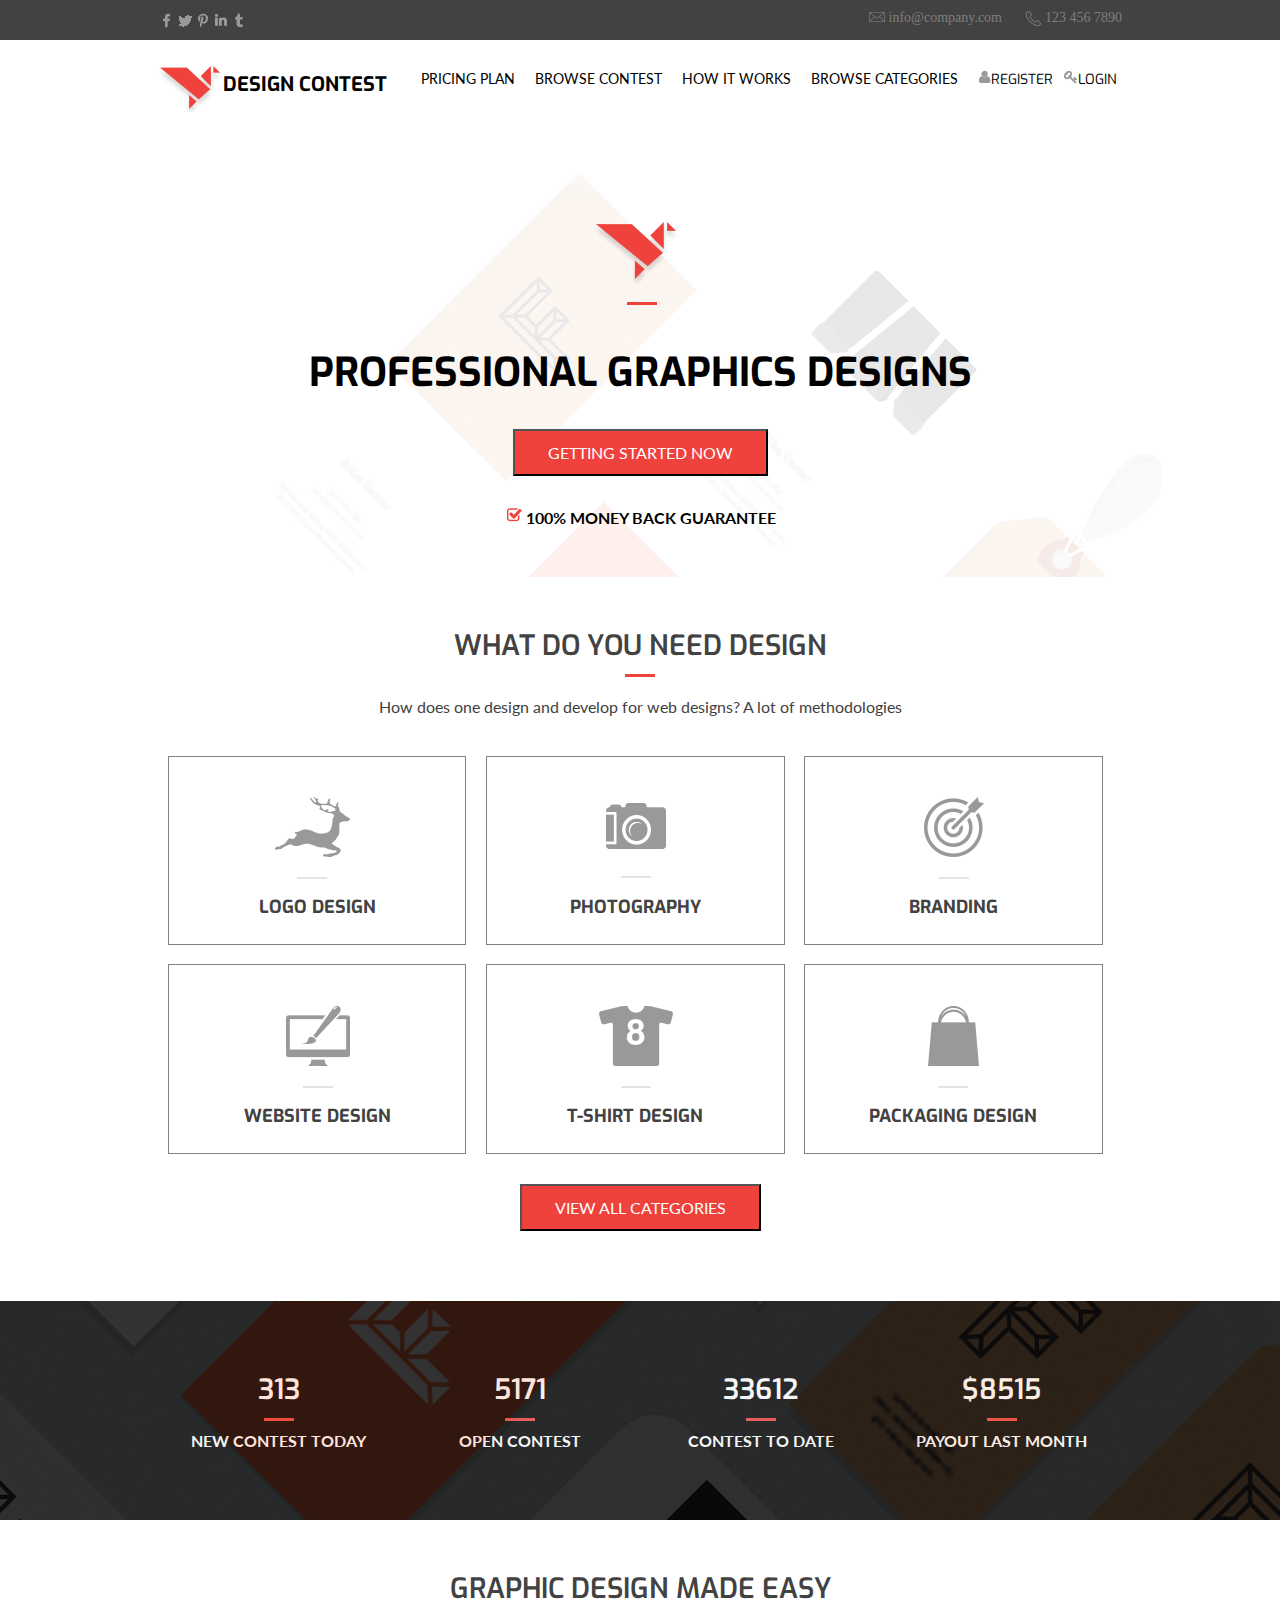
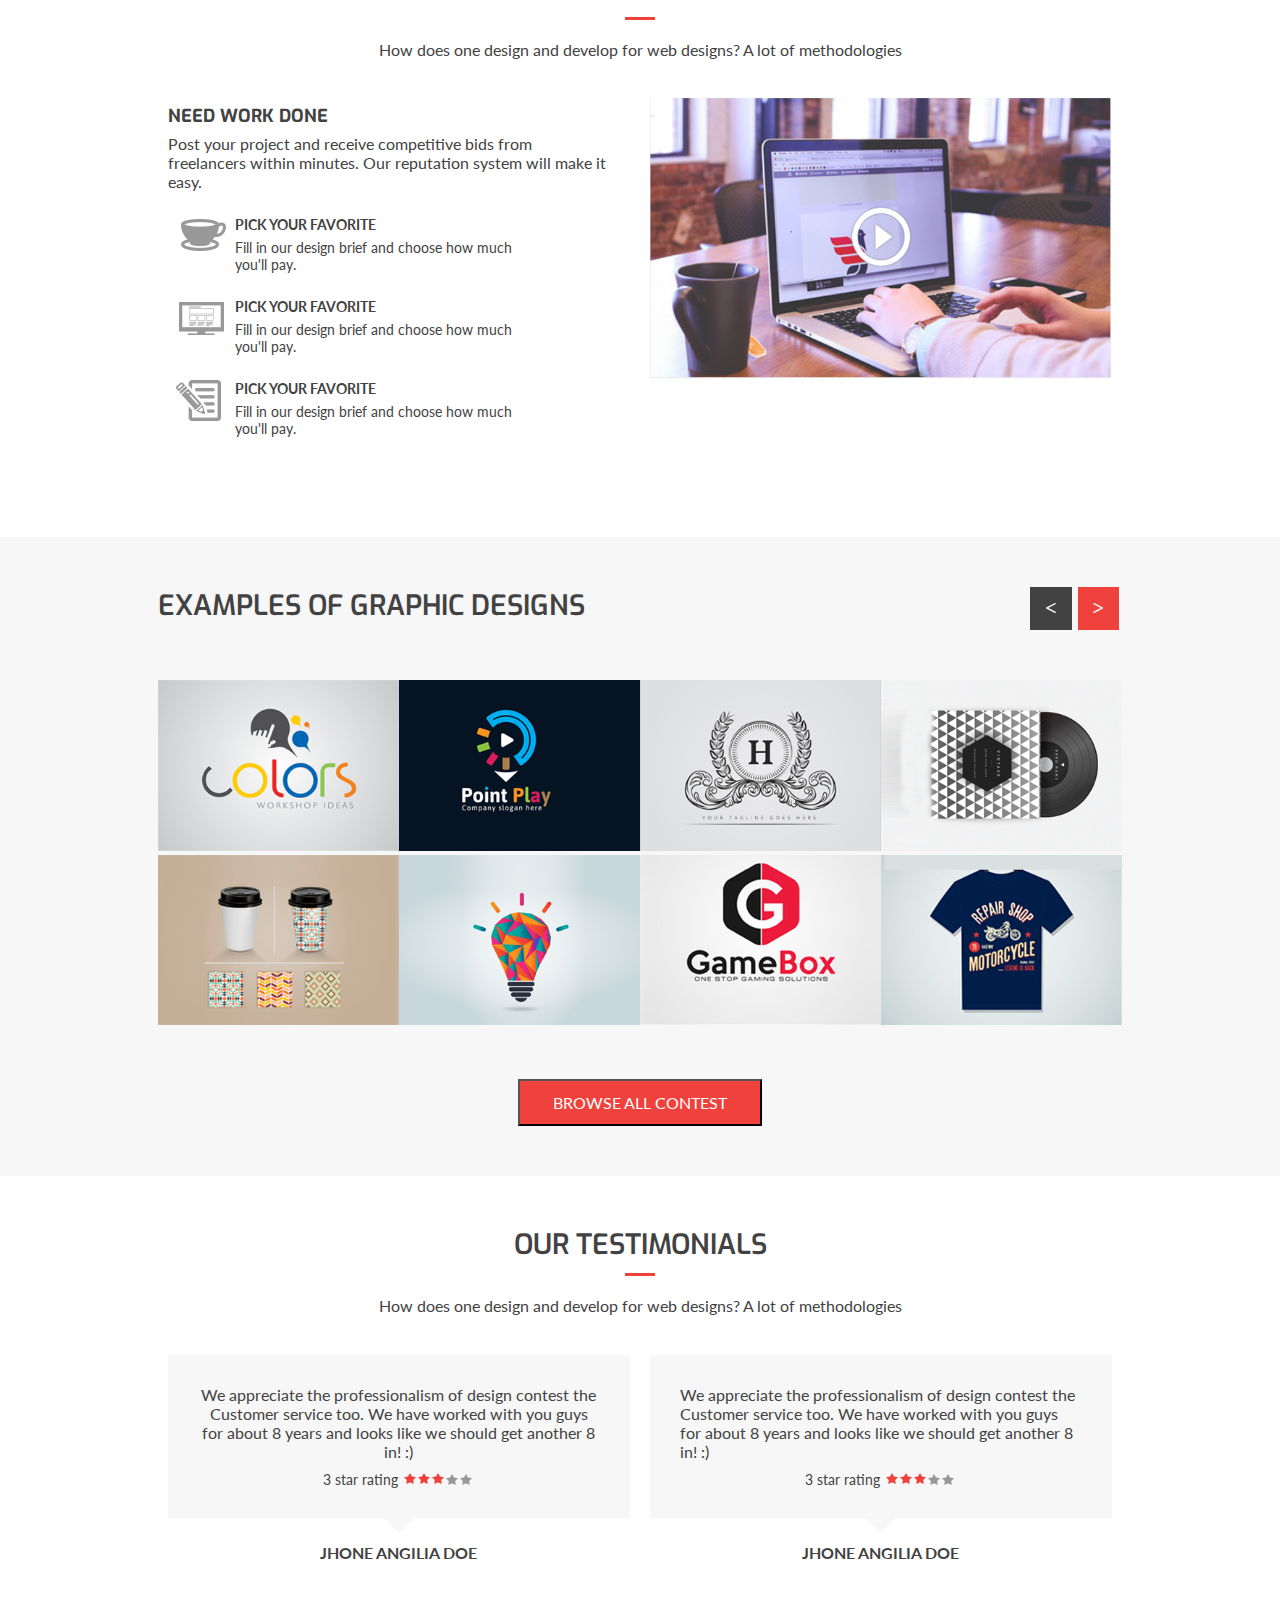
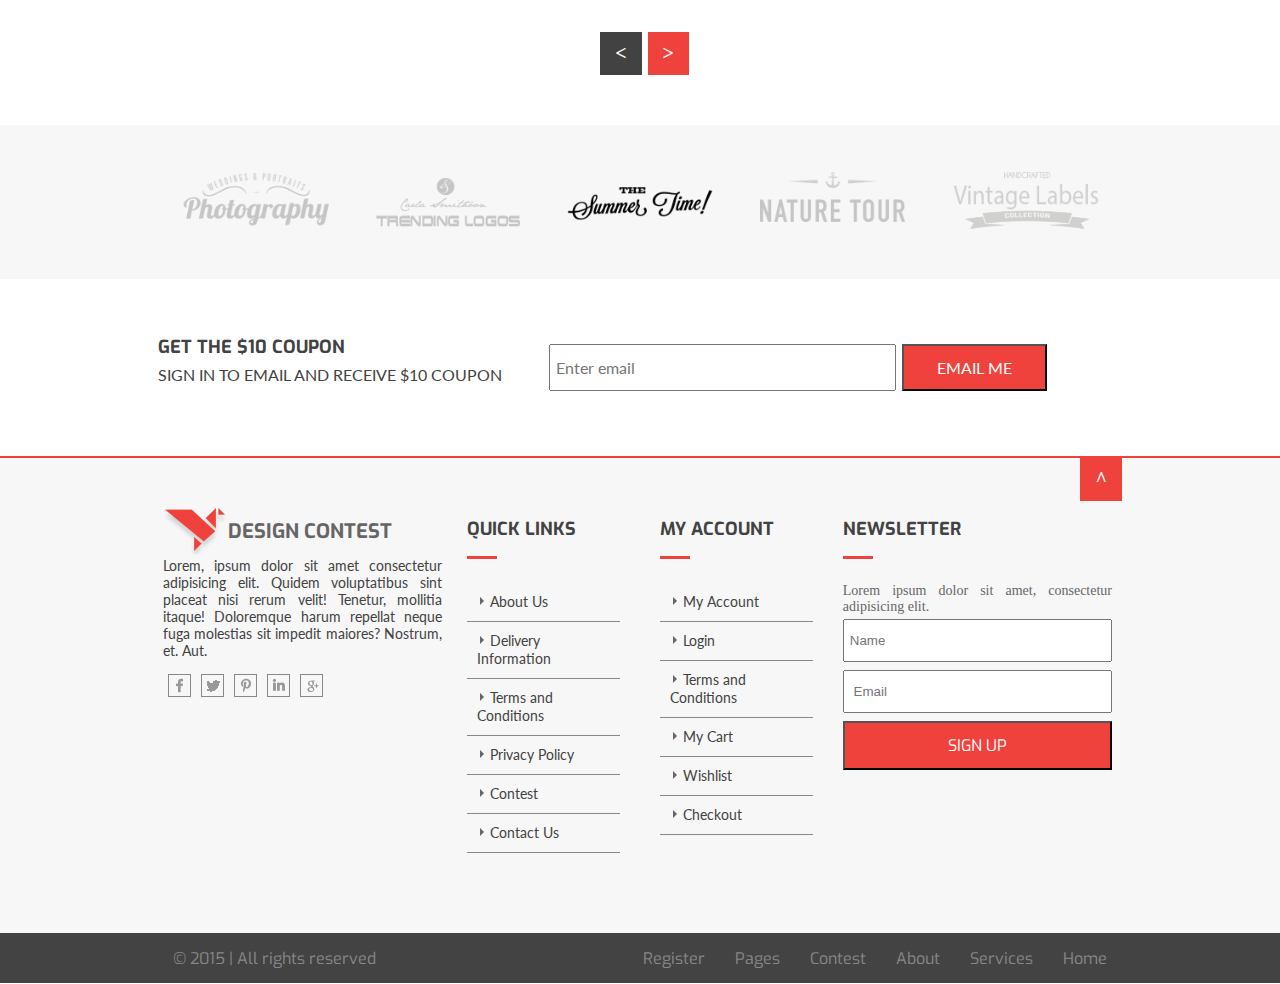
==== commit 7c66cdcc: "Fix navbar for large desktop" ====
--- a/Final-Design-Assignment/index.html
+++ b/Final-Design-Assignment/index.html
@@ -396,27 +396,27 @@
                                 <ul>
                                     <li class="clearfix">
                                         <div class="right-arrow"><img src="assets/footer/right_arrow_grey_icon.png" alt="right icon"></div>
-                                        <span>About Us</span>
+                                        <span class="quick-link-item lato-reg-14">About Us</span>
                                     </li>
                                     <li class="clearfix">
                                         <div class="right-arrow"><img src="assets/footer/right_arrow_grey_icon.png" alt="right icon"></div>
-                                        <span>Delivery Information</span>
-                                    </li>
-                                    <li>
-                                        <div class="right-arrow"><img src="assets/footer/right_arrow_grey_icon.png" alt="right icon"></div>
-                                        <span>Terms and Conditions</span>
-                                    </li>
-                                    <li>
-                                        <div class="right-arrow"><img src="assets/footer/right_arrow_grey_icon.png" alt="right icon"></div>
-                                        <span>Privacy Policy</span>
-                                    </li>
-                                    <li>
-                                        <div class="right-arrow"><img src="assets/footer/right_arrow_grey_icon.png" alt="right icon"></div>
-                                        <span>Contest</span>
-                                    </li>
-                                    <li>
-                                        <div class="right-arrow"><img src="assets/footer/right_arrow_grey_icon.png" alt="right icon"></div>
-                                        <span>Contact Us</span>
+                                        <span class="quick-link-item lato-reg-14">Delivery Information</span>
+                                    </li>
+                                    <li>
+                                        <div class="right-arrow"><img src="assets/footer/right_arrow_grey_icon.png" alt="right icon"></div>
+                                        <span class="quick-link-item lato-reg-14">Terms and Conditions</span>
+                                    </li>
+                                    <li>
+                                        <div class="right-arrow"><img src="assets/footer/right_arrow_grey_icon.png" alt="right icon"></div>
+                                        <span class="quick-link-item lato-reg-14">Privacy Policy</span>
+                                    </li>
+                                    <li>
+                                        <div class="right-arrow"><img src="assets/footer/right_arrow_grey_icon.png" alt="right icon"></div>
+                                        <span class="quick-link-item lato-reg-14">Contest</span>
+                                    </li>
+                                    <li>
+                                        <div class="right-arrow"><img src="assets/footer/right_arrow_grey_icon.png" alt="right icon"></div>
+                                        <span class="quick-link-item lato-reg-14">Contact Us</span>
                                     </li>
                                 </ul>
                             </div>
@@ -426,27 +426,27 @@
                                 <ul>
                                     <li>
                                         <div class="right-arrow"><img src="assets/footer/right_arrow_grey_icon.png" alt="right icon"></div>
-                                        <span>My Account</span>
-                                    </li>
-                                    <li>
-                                        <div class="right-arrow"><img src="assets/footer/right_arrow_grey_icon.png" alt="right icon"></div>
-                                        <span>Login</span>
-                                    </li>
-                                    <li>
-                                        <div class="right-arrow"><img src="assets/footer/right_arrow_grey_icon.png" alt="right icon"></div>
-                                        <span>Terms and Conditions</span>
-                                    </li>
-                                    <li>
-                                        <div class="right-arrow"><img src="assets/footer/right_arrow_grey_icon.png" alt="right icon"></div>
-                                        <span>My Cart</span>
-                                    </li>
-                                    <li>
-                                        <div class="right-arrow"><img src="assets/footer/right_arrow_grey_icon.png" alt="right icon"></div>
-                                        <span>Wishlist</span>
-                                    </li>
-                                    <li>
-                                        <div class="right-arrow"><img src="assets/footer/right_arrow_grey_icon.png" alt="right icon"></div>
-                                        <span>Checkout</span>
+                                        <span class="my-account-item lato-reg-14">My Account</span>
+                                    </li>
+                                    <li>
+                                        <div class="right-arrow"><img src="assets/footer/right_arrow_grey_icon.png" alt="right icon"></div>
+                                        <span class="my-account-item lato-reg-14">Login</span>
+                                    </li>
+                                    <li>
+                                        <div class="right-arrow"><img src="assets/footer/right_arrow_grey_icon.png" alt="right icon"></div>
+                                        <span class="my-account-item lato-reg-14">Terms and Conditions</span>
+                                    </li>
+                                    <li>
+                                        <div class="right-arrow"><img src="assets/footer/right_arrow_grey_icon.png" alt="right icon"></div>
+                                        <span class="my-account-item lato-reg-14">My Cart</span>
+                                    </li>
+                                    <li>
+                                        <div class="right-arrow"><img src="assets/footer/right_arrow_grey_icon.png" alt="right icon"></div>
+                                        <span class="my-account-item lato-reg-14">Wishlist</span>
+                                    </li>
+                                    <li>
+                                        <div class="right-arrow"><img src="assets/footer/right_arrow_grey_icon.png" alt="right icon"></div>
+                                        <span class="my-account-item lato-reg-14">Checkout</span>
                                     </li>
                                 </ul>
                             </div>
--- a/Final-Design-Assignment/css/layout.css
+++ b/Final-Design-Assignment/css/layout.css
@@ -64,6 +64,11 @@
     font-family: 'Exo', sans-serif;
 }
 
+.nav-right-item:hover{
+    cursor: pointer;
+    color: #f0423c;
+}
+
 .nav-right-item>*{
     float: right;
 }
@@ -275,7 +280,7 @@
 
     .menu{
         float: right;
-        width: 53%;
+        width: 59%;
     }
 
     .nav-right-item{
@@ -300,7 +305,7 @@
     }
 
     .nav-right{
-        width: 22%;
+        width: 16%;
         float: right;
     }
 
--- a/Final-Design-Assignment/css/styles.css
+++ b/Final-Design-Assignment/css/styles.css
@@ -534,8 +534,11 @@
     cursor: pointer;
 }
 
-.quick-links li:hover, .my-account li:hover {
+.quick-links li:hover .quick-link-item, .my-account li:hover .my-account-item{
     color: #f0423c;
+}
+
+.my-account li:hover, .quick-links li:hover {
     cursor: pointer;
 }
 
@@ -715,7 +718,7 @@
 
 @media screen and (min-width:1280px){
     .menu{
-        display: "";
+        display: block;
     }
 
     .email-section input, .newsletter input{
@@ -742,7 +745,12 @@
     }  
 
     .menu-item{
-        padding: 20px 12px;
+        padding: 20px 10px;
+    }
+
+    .menu-item:hover{
+        color: #f0423c;
+        cursor: pointer;
     }
 
     .banner-title{
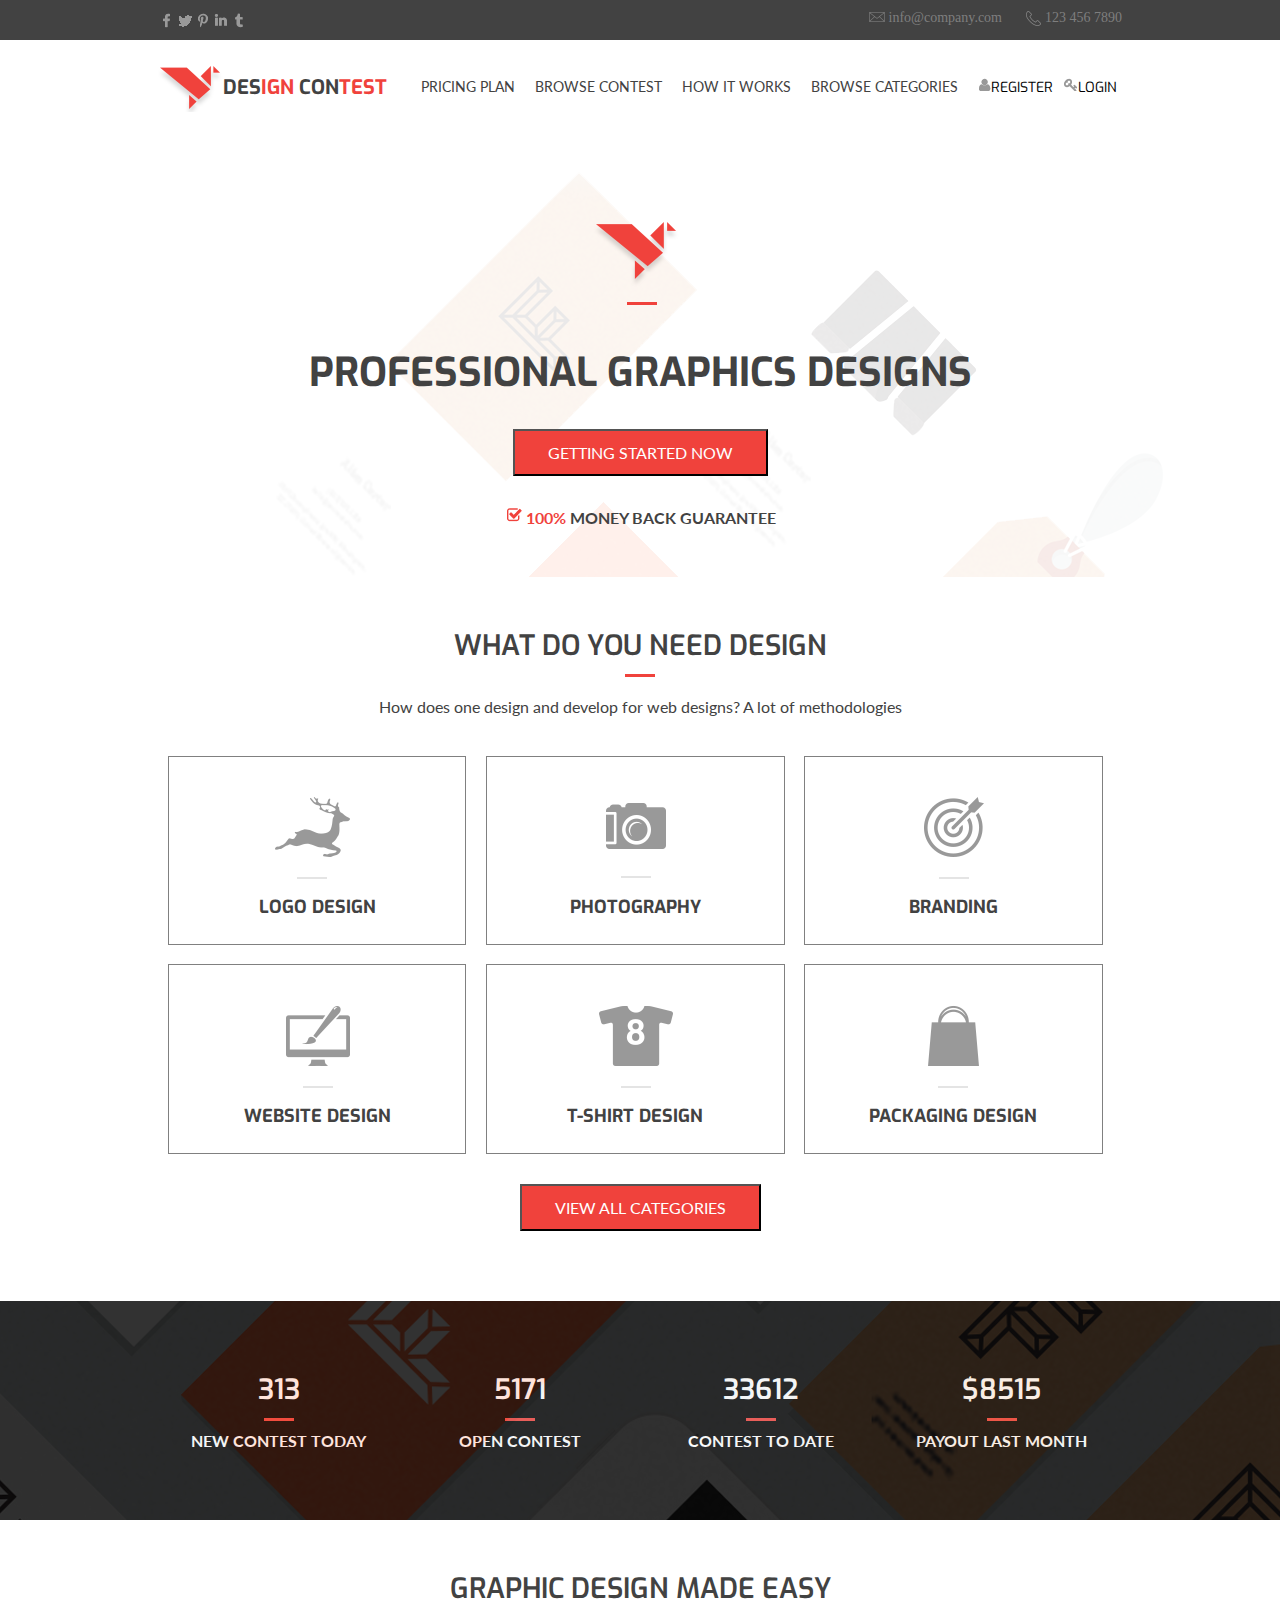
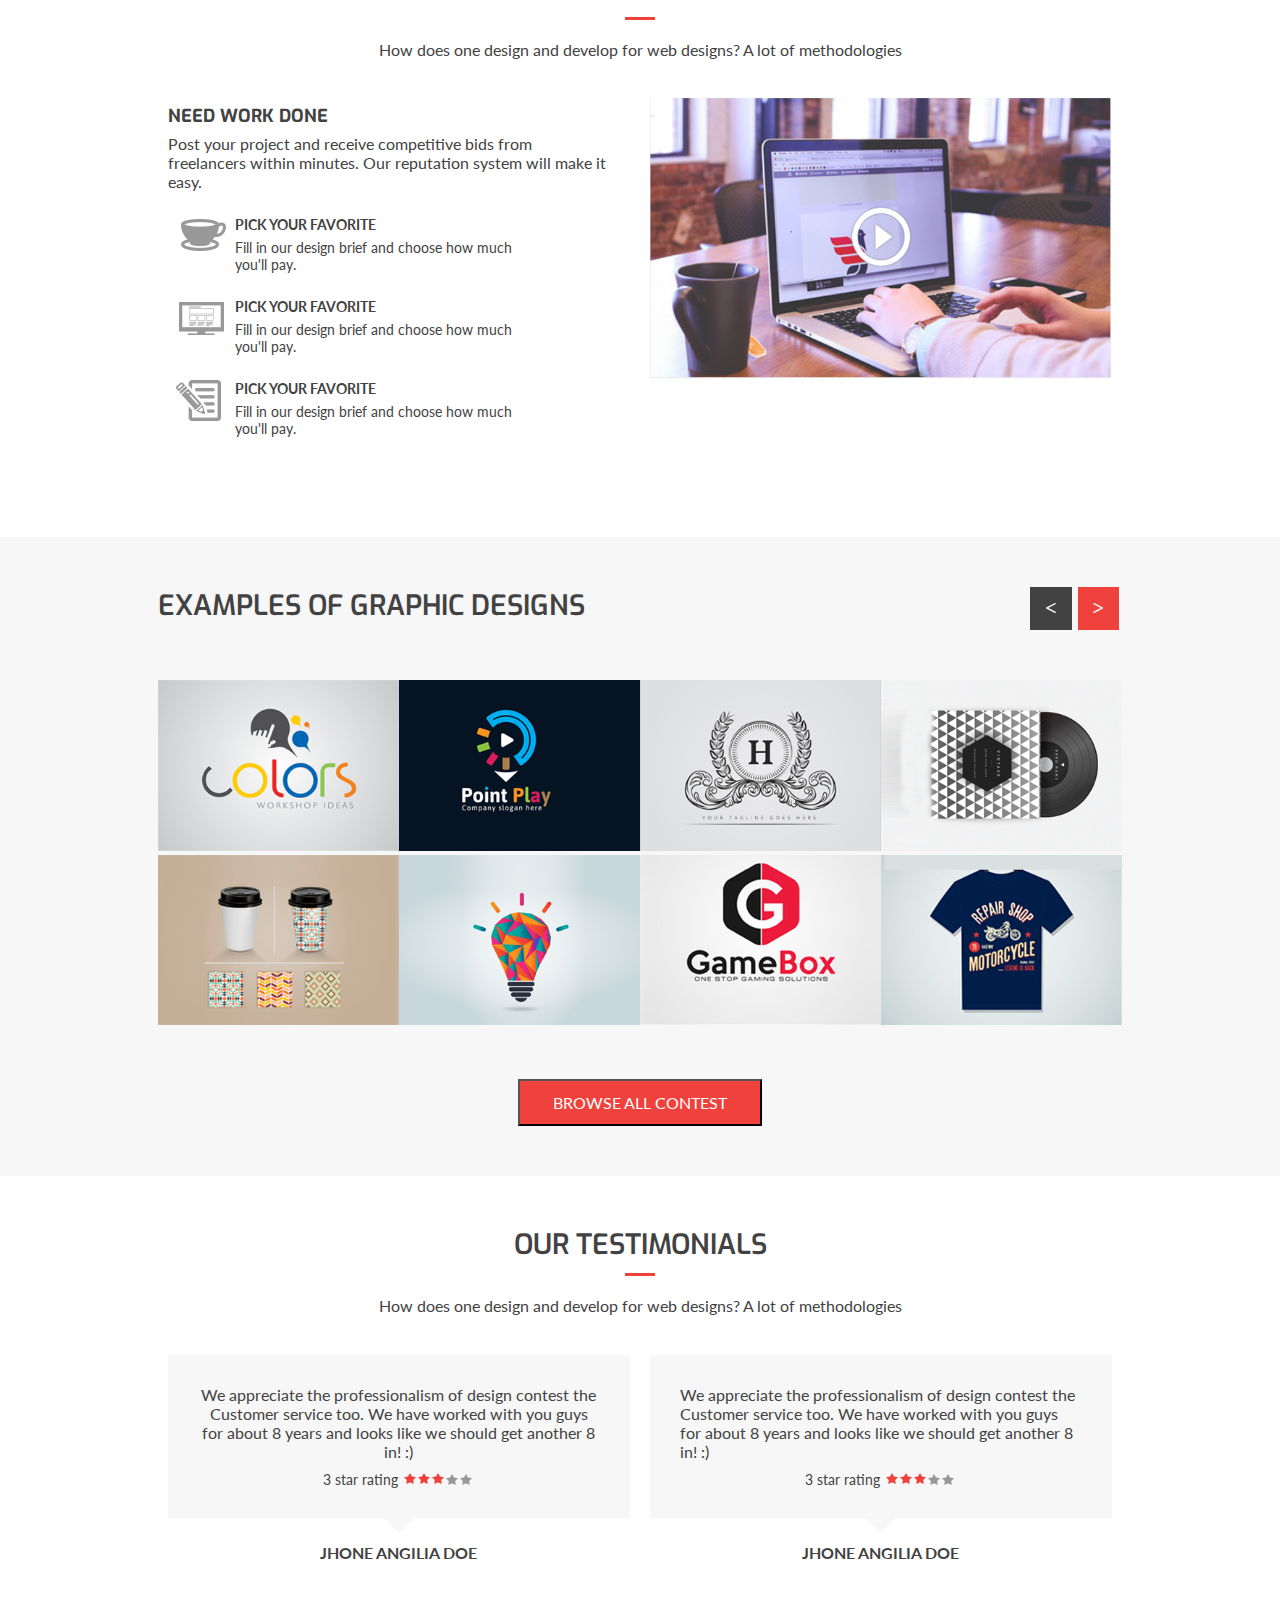
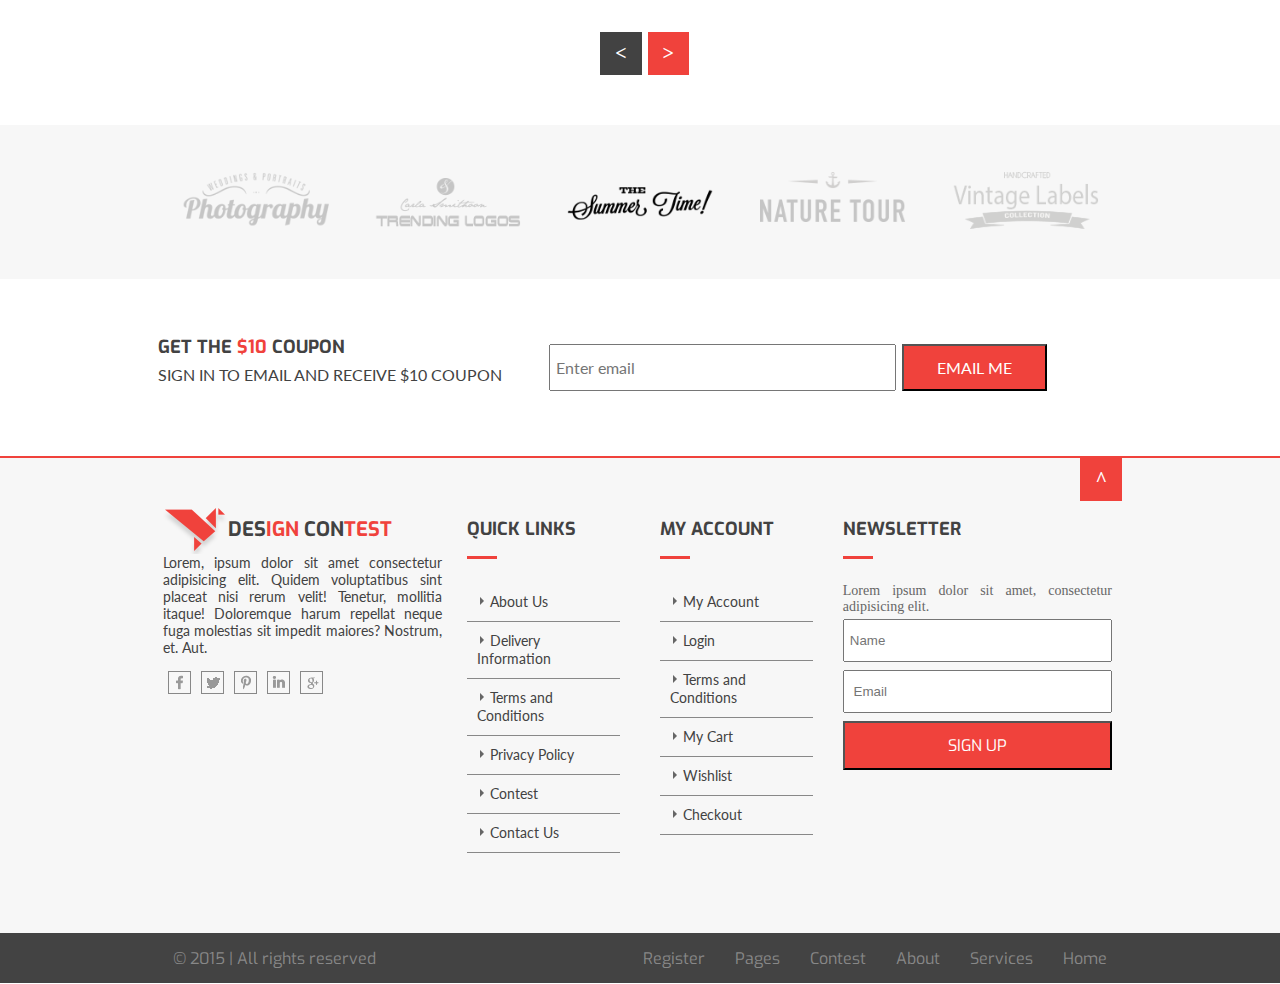
==== commit da9a38d6: "Add highlight color" ====
--- a/Final-Design-Assignment/index.html
+++ b/Final-Design-Assignment/index.html
@@ -43,11 +43,11 @@
     <header>
         <nav>
             <div class="container clearfix">
-                <div class="hamburger-menu"><img src="assets/header/hamburger.png" alt="hamburger icon"></div>
+                <div id="hamburger-menu" class="hamburger-menu"><img src="assets/header/hamburger.png" alt="hamburger icon"></div>
 
                 <div class="logo clearfix">
                     <img src="assets/header/logo.png" alt="logo">
-                    <span>DESIGN CONTEST</span>
+                    <p>DES<span class="highlight-text">IGN</span> CON<span class="highlight-text">TEST</span></p>
                 </div>
 
                 <div class="nav-right clearfix">
@@ -60,7 +60,7 @@
                         <img src="assets/header/register_icon.png" alt="register icon">
                     </div>
                 </div>
-                <div class="menu clearfix">
+                <div class="menu clearfix" id="menu">
                     <div class="menu-item browse-categories">BROWSE CATEGORIES</div>
                     <div class="menu-item">HOW IT WORKS</div>
                     <div class="menu-item">BROWSE CONTEST</div>
@@ -75,7 +75,7 @@
                 <button class="btn btn-getting-started">GETTING STARTED NOW</button>
                 <div class="money-back">
                     <img src="assets/banner/checkbox_icon.png">
-                    <span>100% MONEY BACK GUARANTEE</span>
+                    <span><span class="highlight-text">100%</span><span> MONEY BACK GUARANTEE</span></span>
                 </div>
             </div>
         </div>
@@ -358,7 +358,7 @@
             <div class="seventh-section">
                 <div class="container clearfix">
                     <div class="coupon-section">
-                        <p class="exo-bold-18">GET THE $10 COUPON</p>
+                        <p class="exo-bold-18">GET THE <span class="highlight-text">$10</span> COUPON</p>
                         <p class="lato-reg-16">SIGN IN TO EMAIL AND RECEIVE $10 COUPON</p>
                     </div>
                     <form class="email-section">
@@ -376,7 +376,7 @@
                             <div class="about-us">
                                 <div class="logo clearfix">
                                     <img src="assets/header/logo.png" alt="logo">
-                                    <span>DESIGN CONTEST</span>
+                                    <p>DES<span class="highlight-text">IGN</span> CON<span class="highlight-text">TEST</span></p>
                                 </div>
                                 <p class="about-us-content lato-reg-14">
                                     Lorem, ipsum dolor sit amet consectetur adipisicing elit. Quidem voluptatibus sint placeat nisi rerum velit! Tenetur, mollitia itaque! Doloremque harum repellat neque fuga molestias sit impedit maiores? Nostrum, et. Aut.
--- a/Final-Design-Assignment/css/layout.css
+++ b/Final-Design-Assignment/css/layout.css
@@ -27,7 +27,7 @@
     width: 60%;
 }
 
-.logo span{
+.logo p{
     padding: 5% 0px;
 }
 
@@ -50,6 +50,10 @@
     width: 30px;
     float: left;
     padding: 5% 0px;
+}
+
+.highlight-text{
+    color: #f0423c;
 }
 
 .hamburger-menu img{
--- a/Final-Design-Assignment/css/styles.css
+++ b/Final-Design-Assignment/css/styles.css
@@ -18,9 +18,11 @@
     font-family: 'Exo', sans-serif;
     font-weight: bold;
     padding: 4% 0px;
+    color: #424242;
 }
 
 .menu{
+    color: #424242;
     display: none;
 }
 
@@ -28,12 +30,14 @@
     font-size: 20px;
     font-family: 'Exo', sans-serif;
     font-weight: bold;
+    color: #424242;
 }
 
 .banner{
     font-size: 12px;
     font-family: 'Lato', sans-serif;
     font-weight: bold;
+    color: #424242;
 }
 
 .btn{
@@ -633,7 +637,7 @@
         font-size: 28px;
     } 
 
-    .logo span{
+    .logo p{
         padding: 3% 0;
     }
 
@@ -728,7 +732,7 @@
     .menu, .nav-right{
         font-size: 14px;
         font-family: 'Lato', sans-serif;
-        padding: 10px 0px;
+        padding: 18px 0px;
     }
 
     .bg-div{
@@ -741,7 +745,7 @@
     }  
 
     .logo p{
-        padding: 15px 0px;
+        padding: 10px 0px;
     }  
 
     .menu-item{
